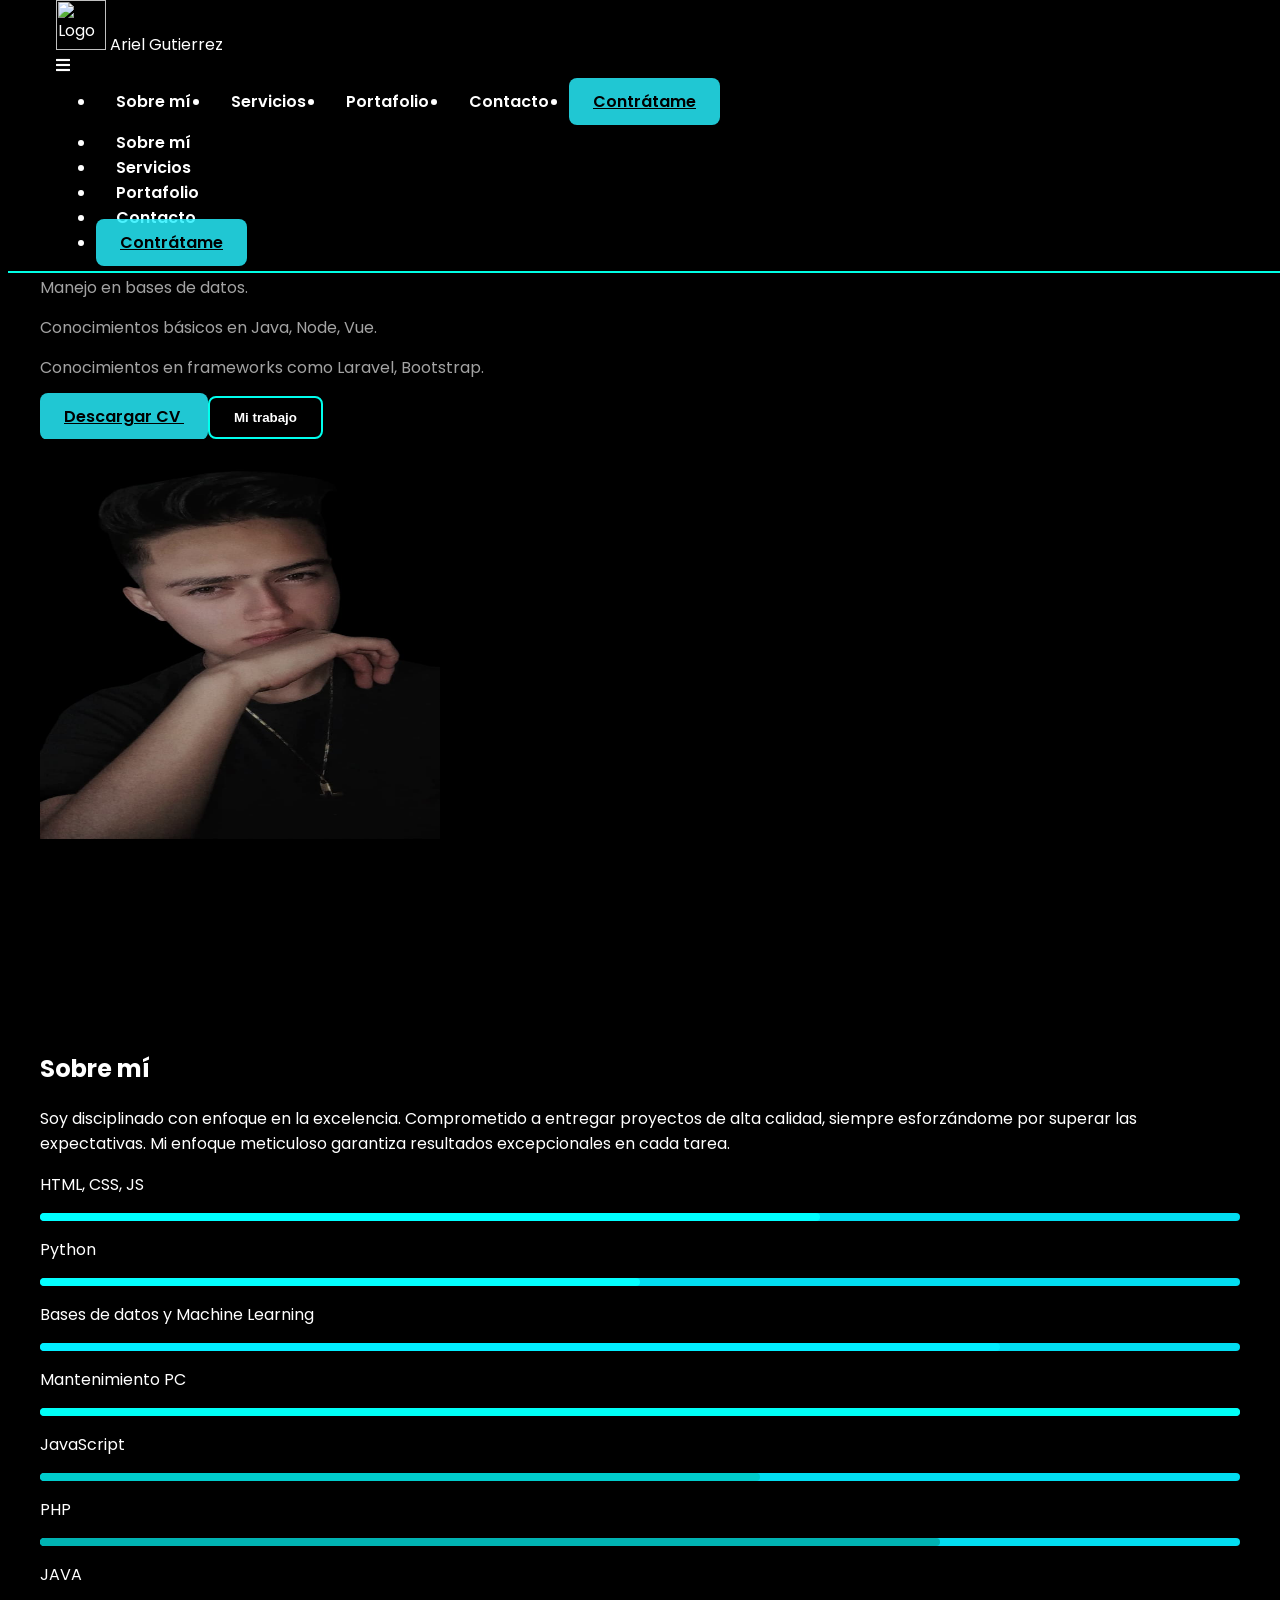
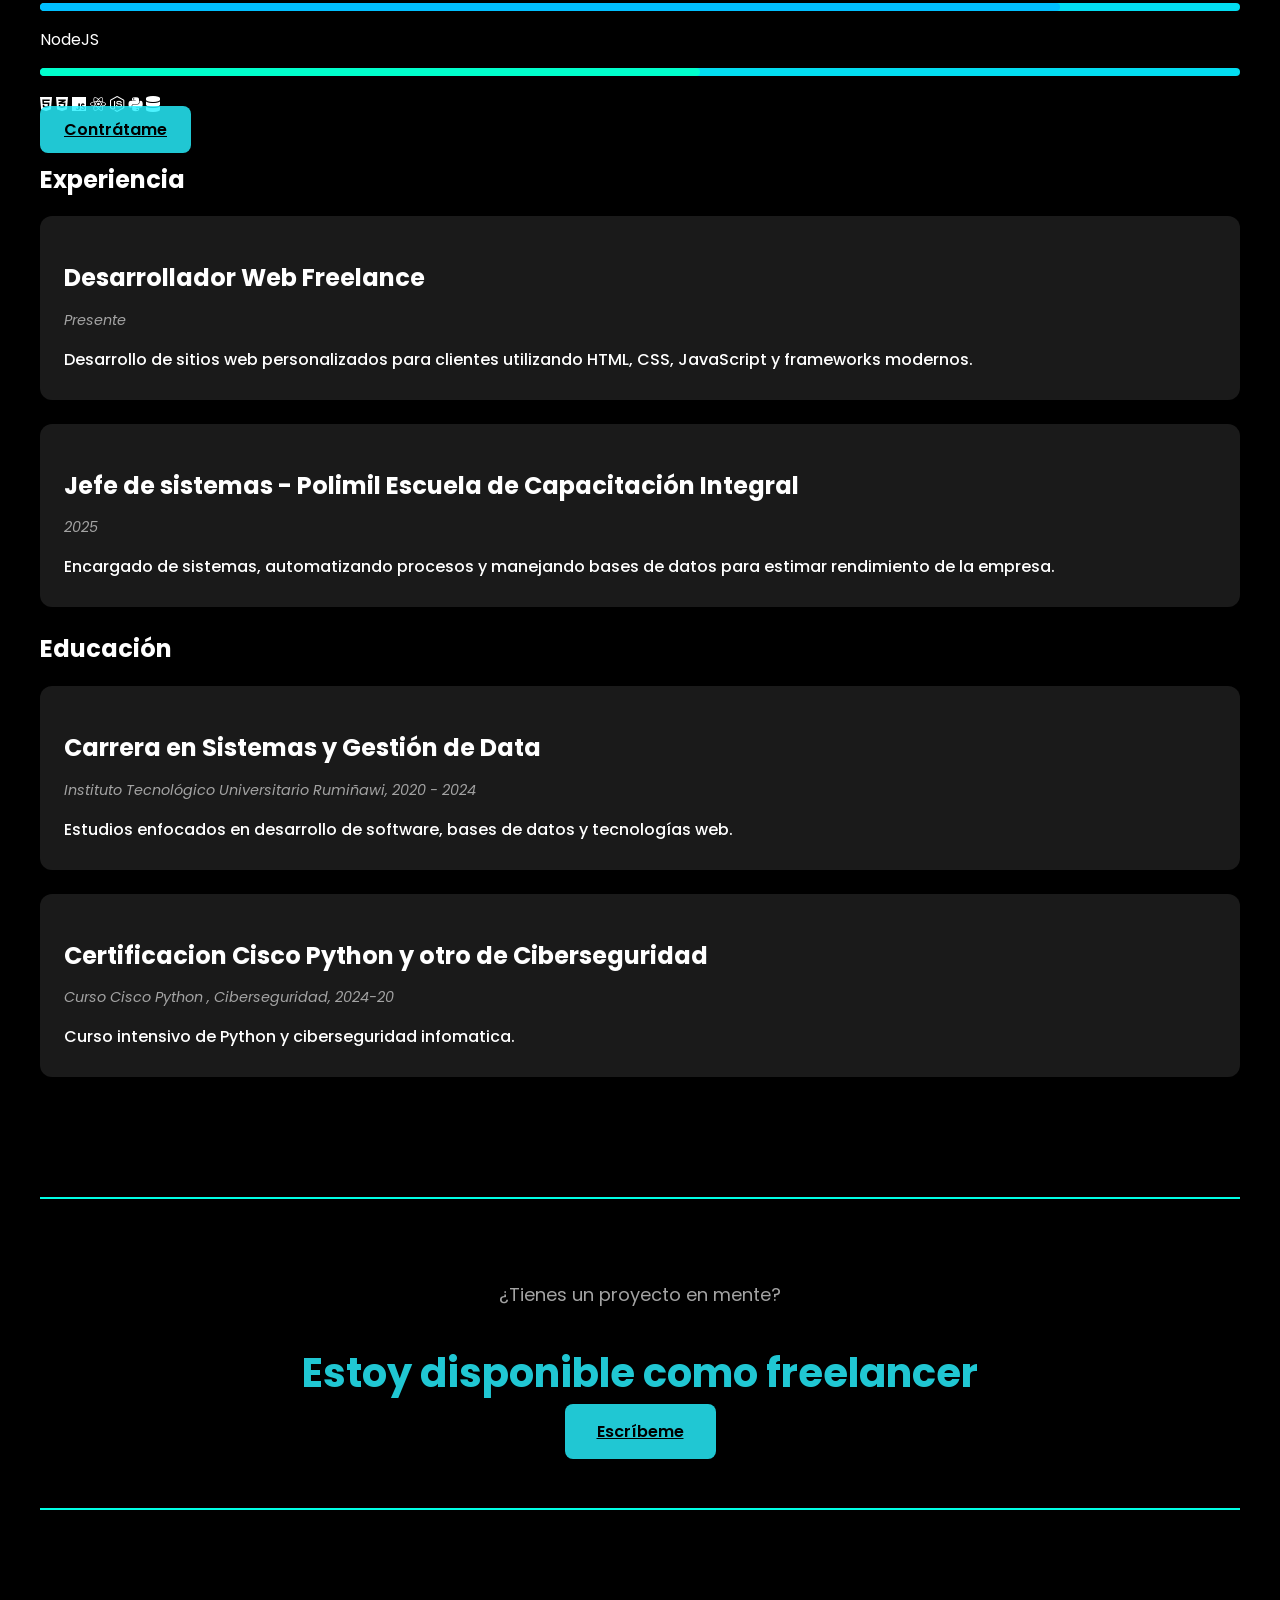
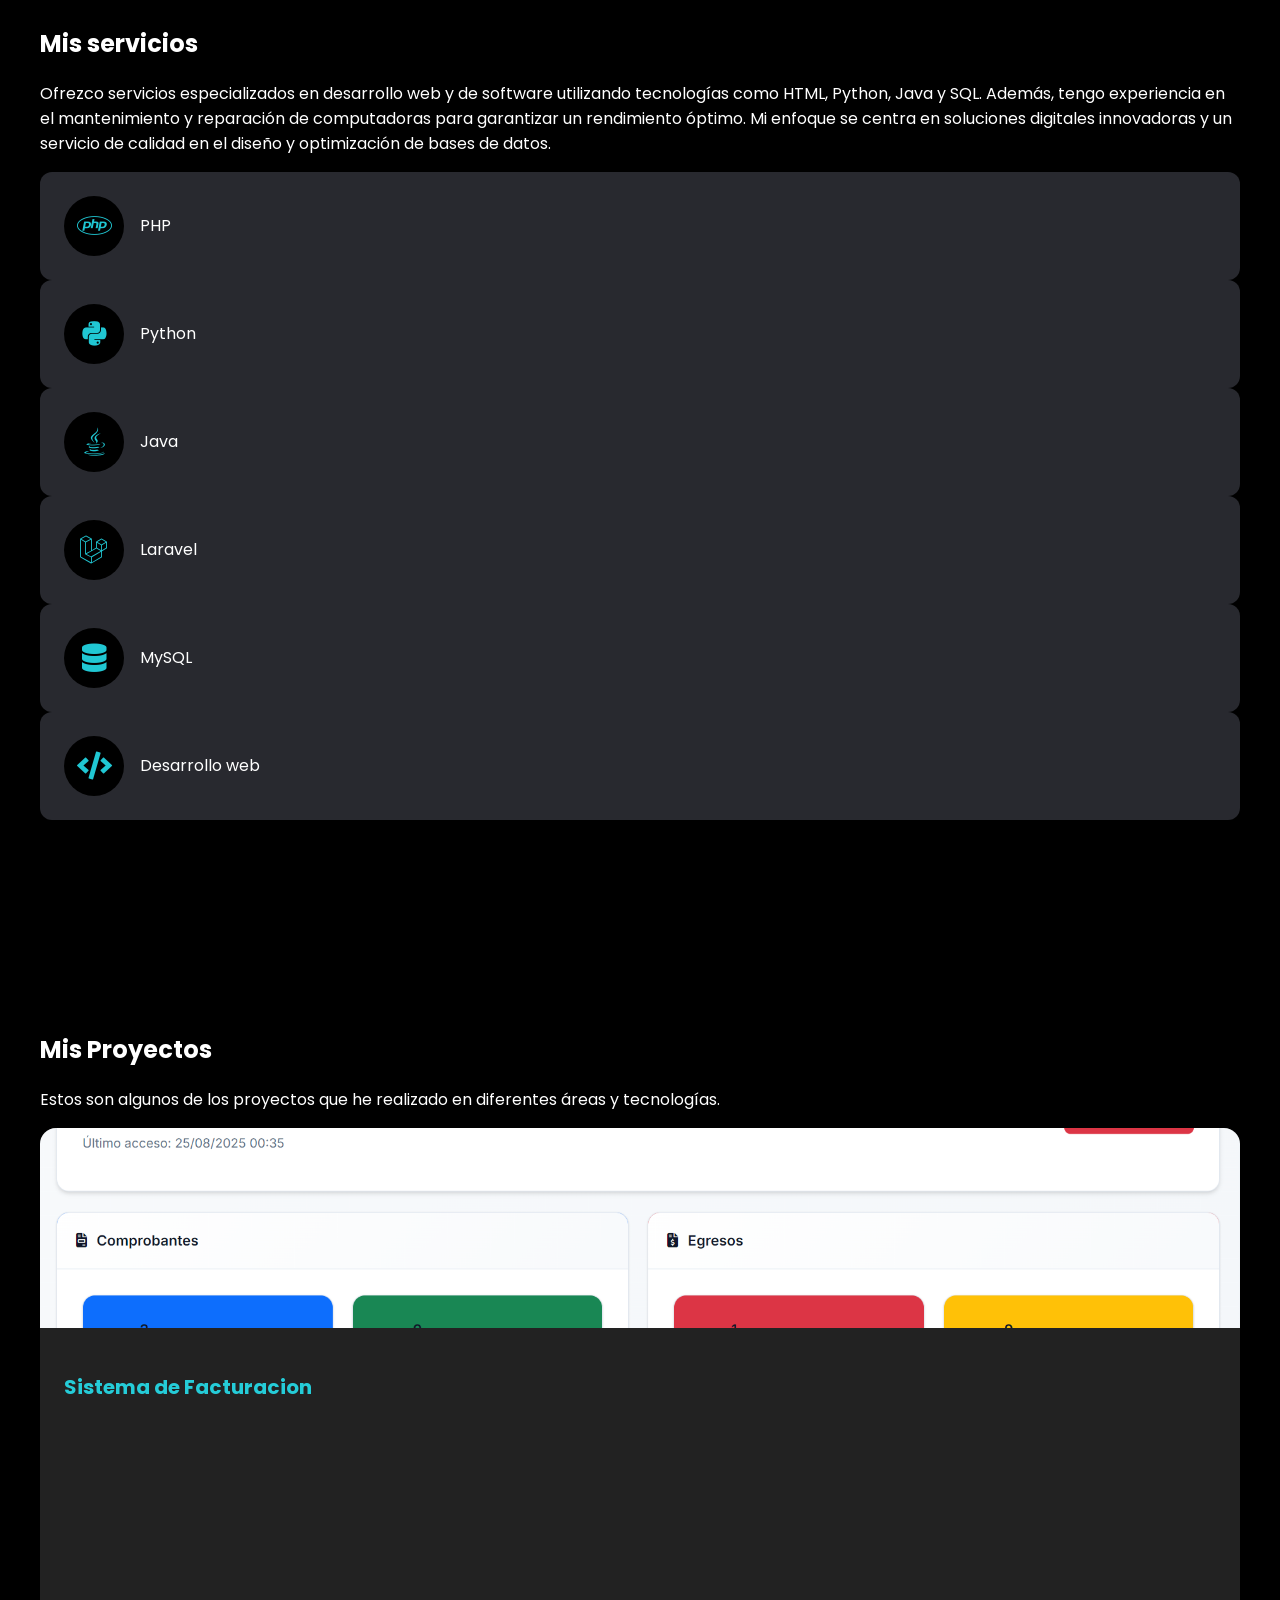
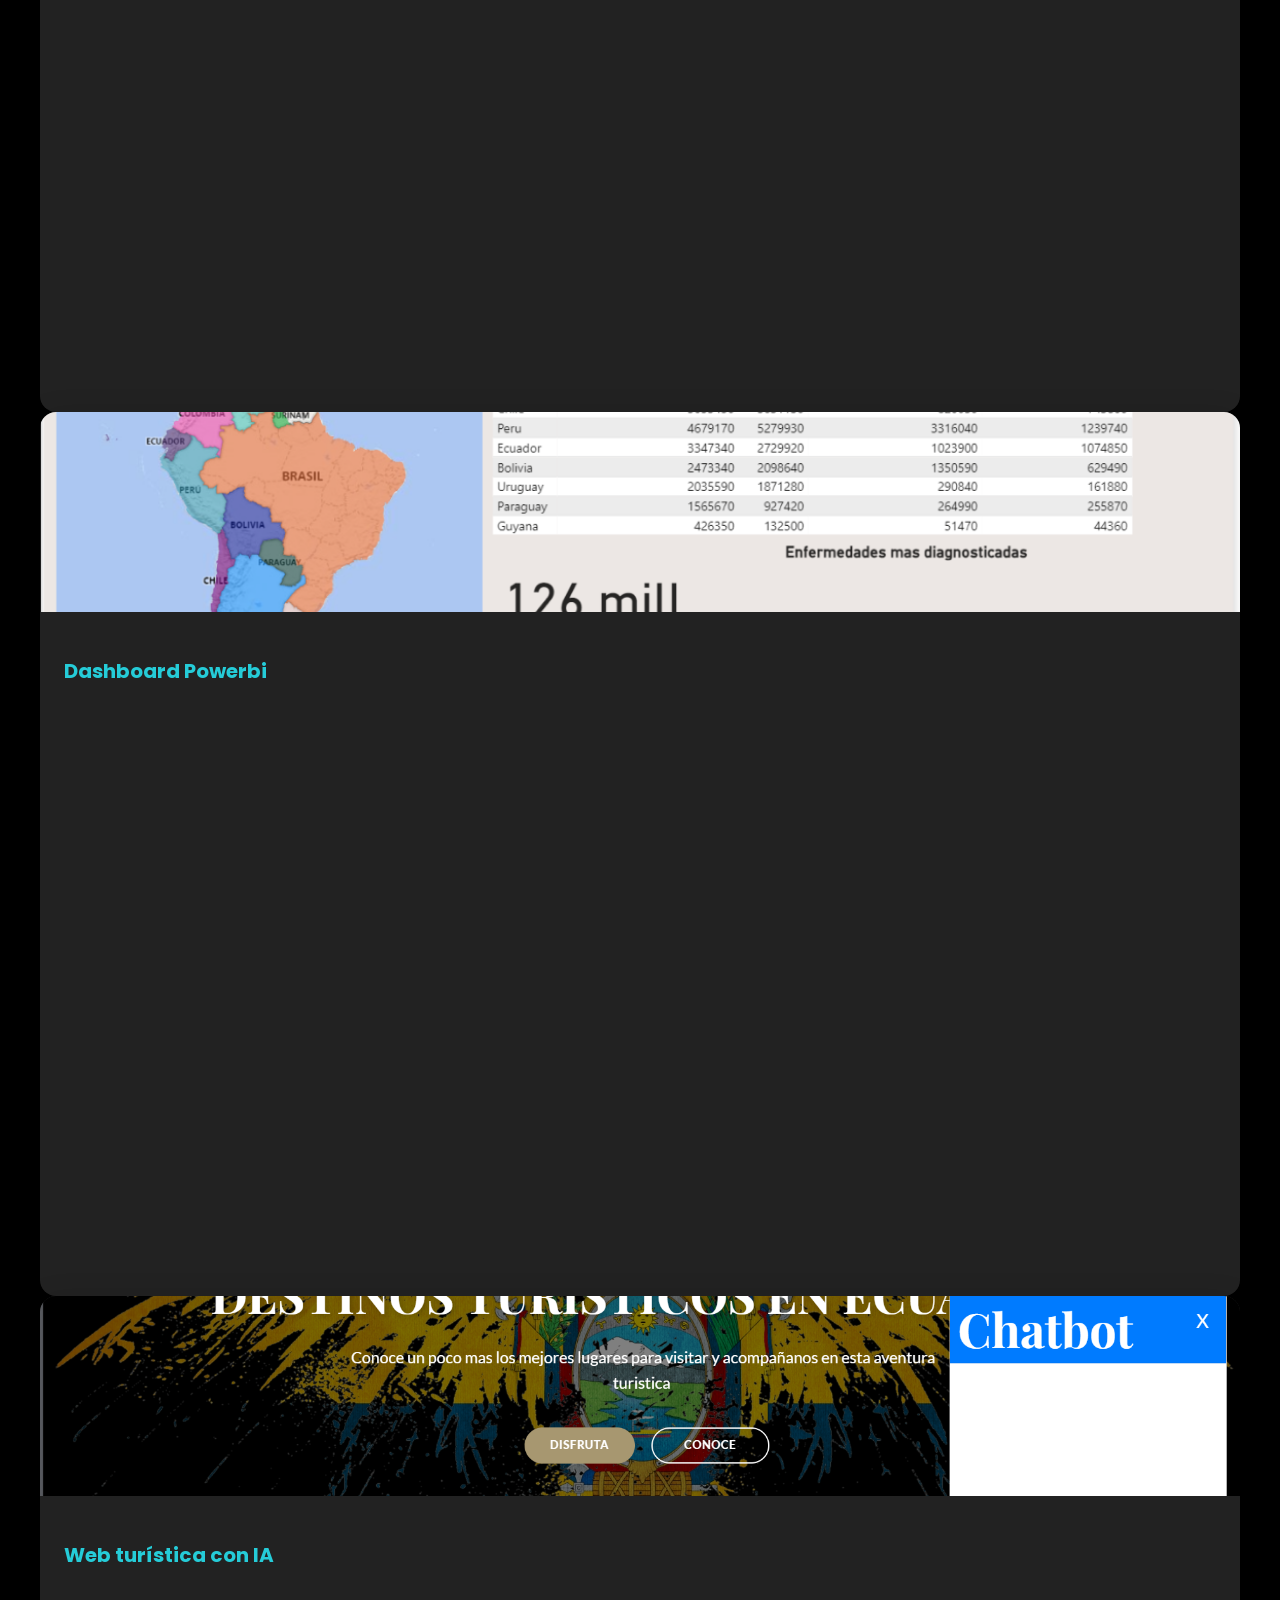
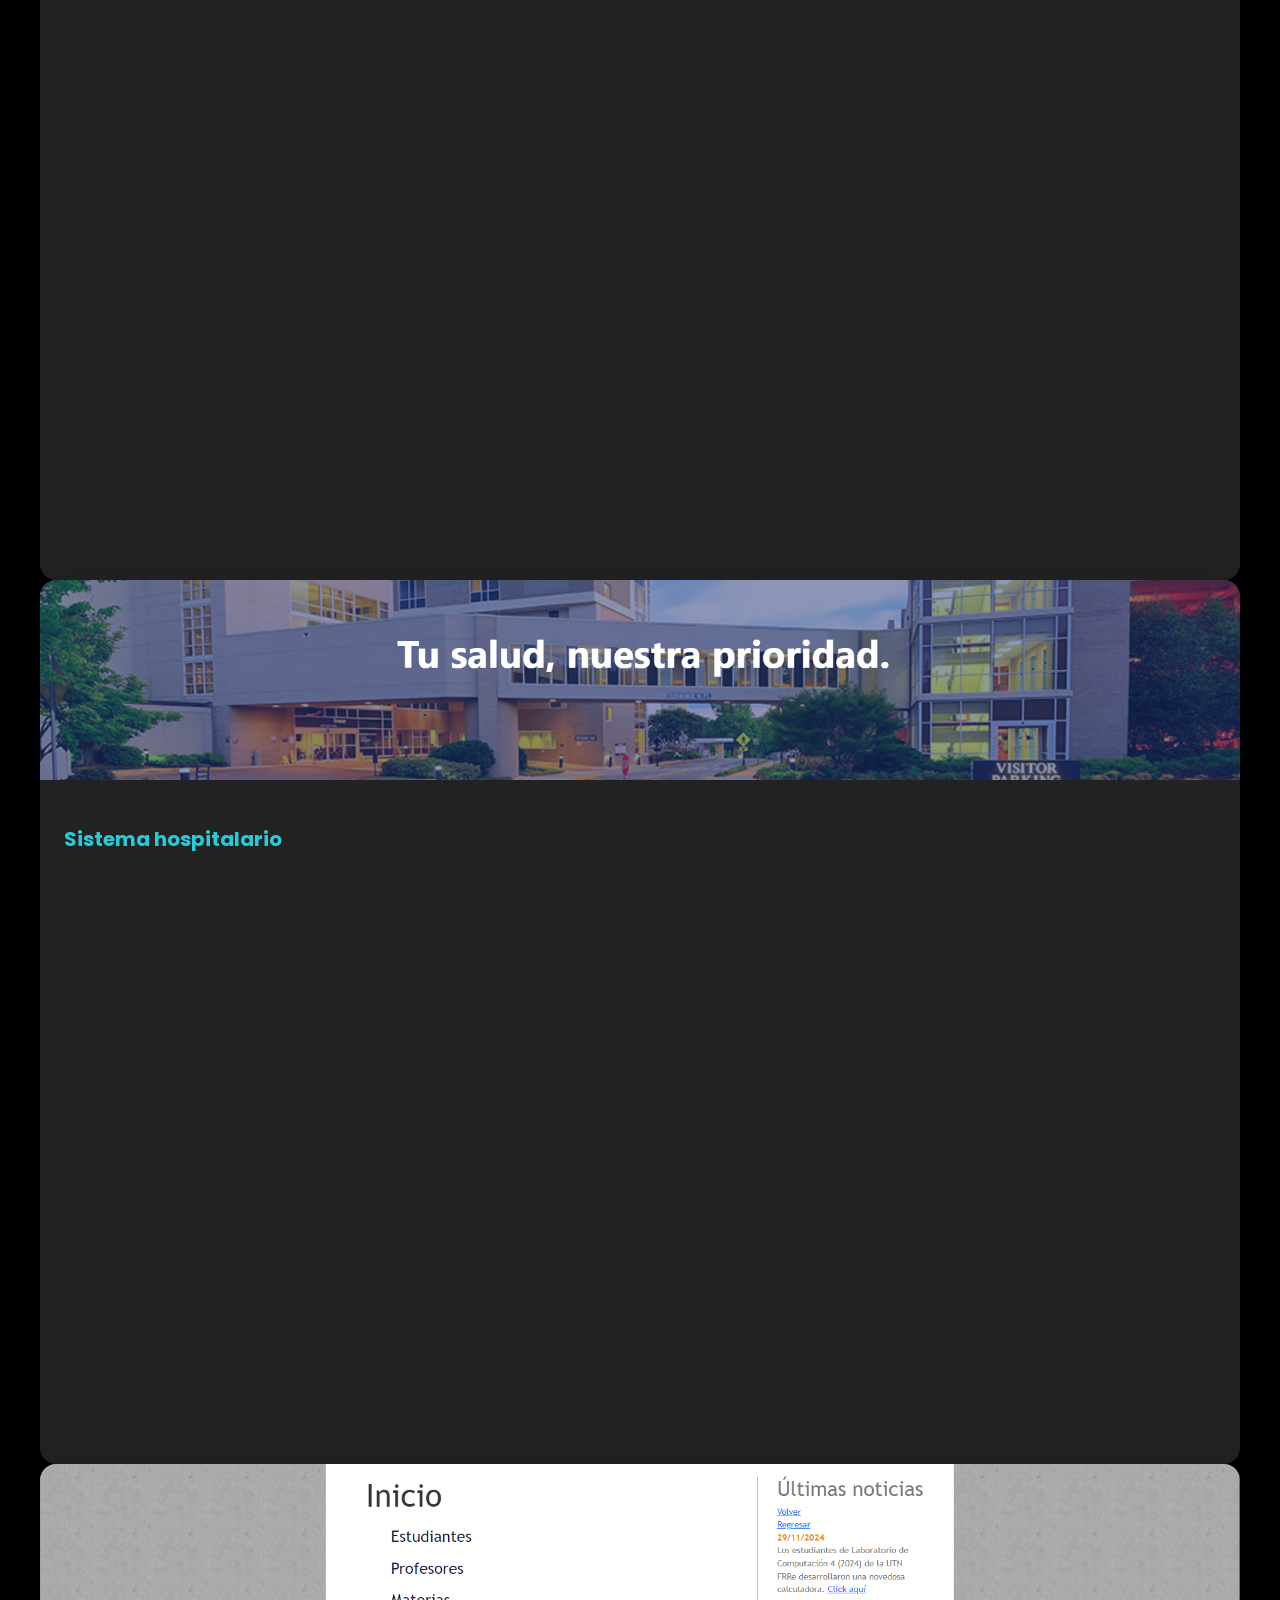
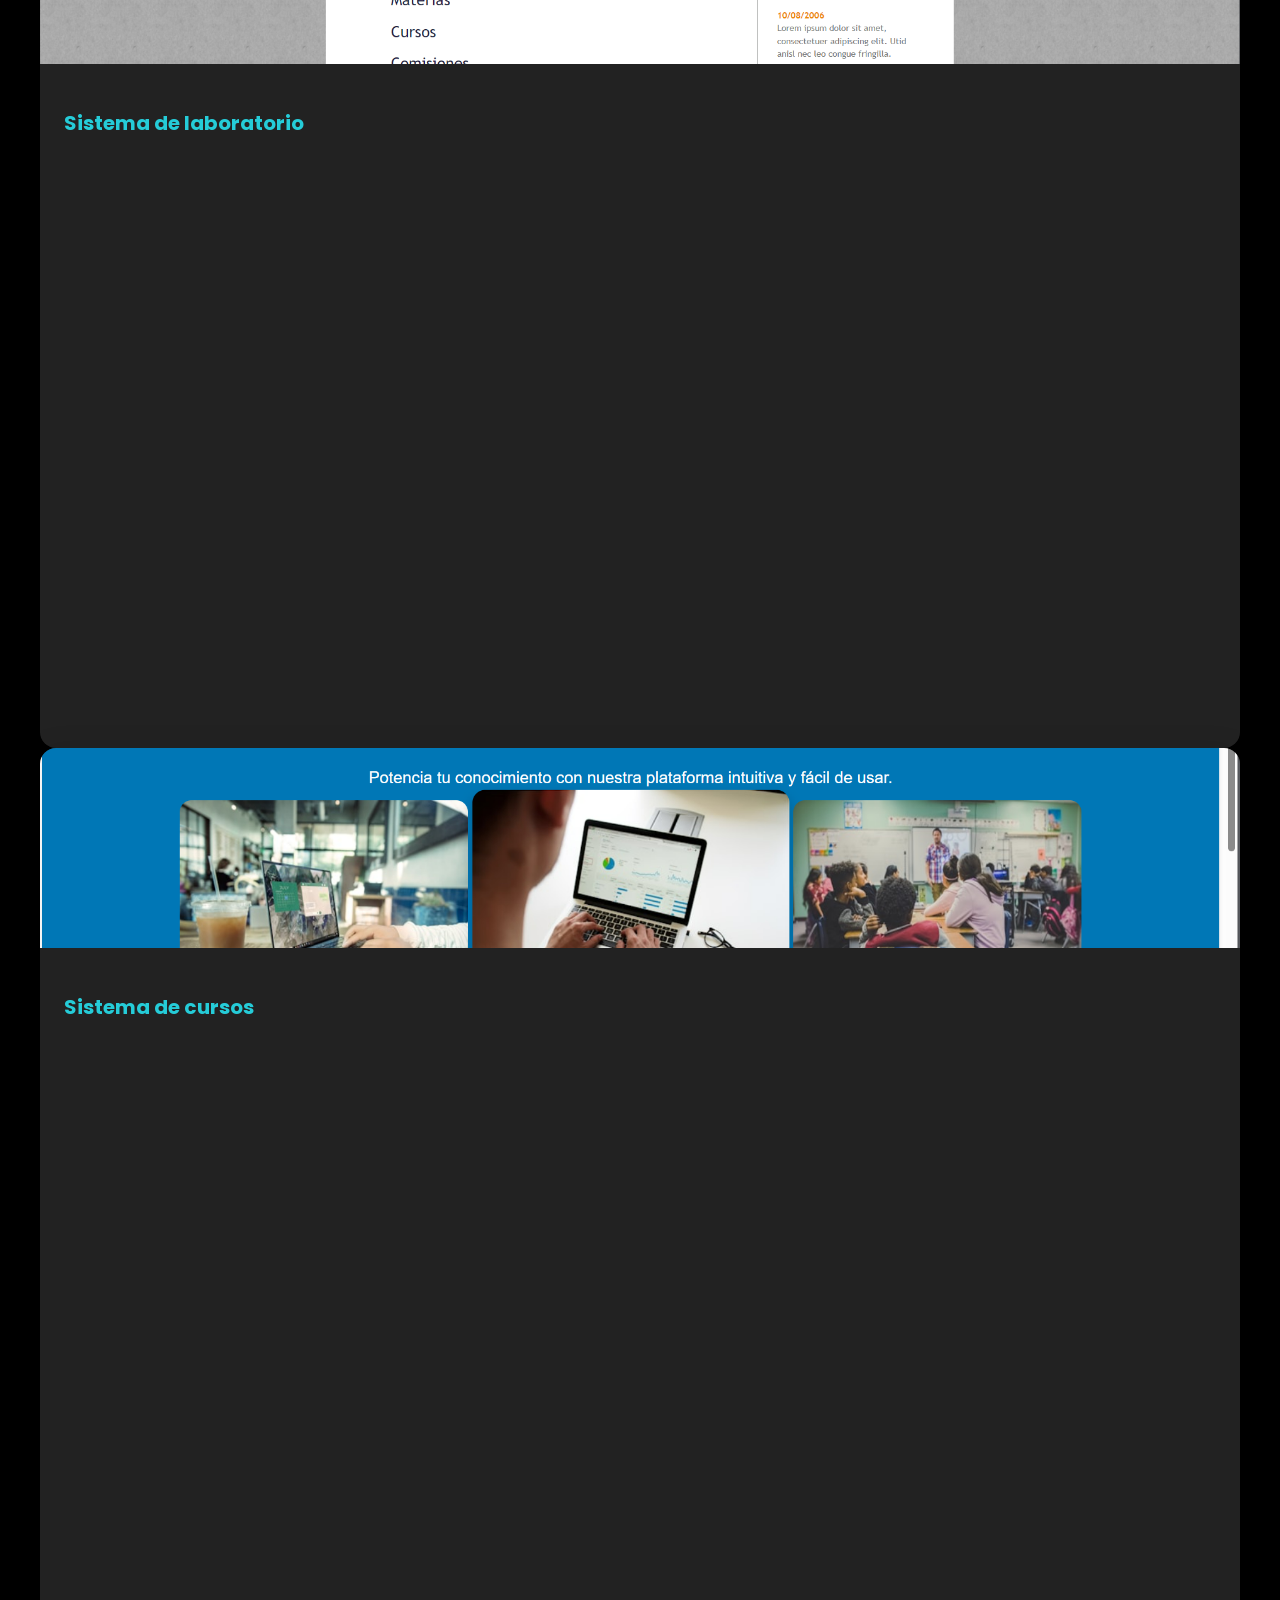
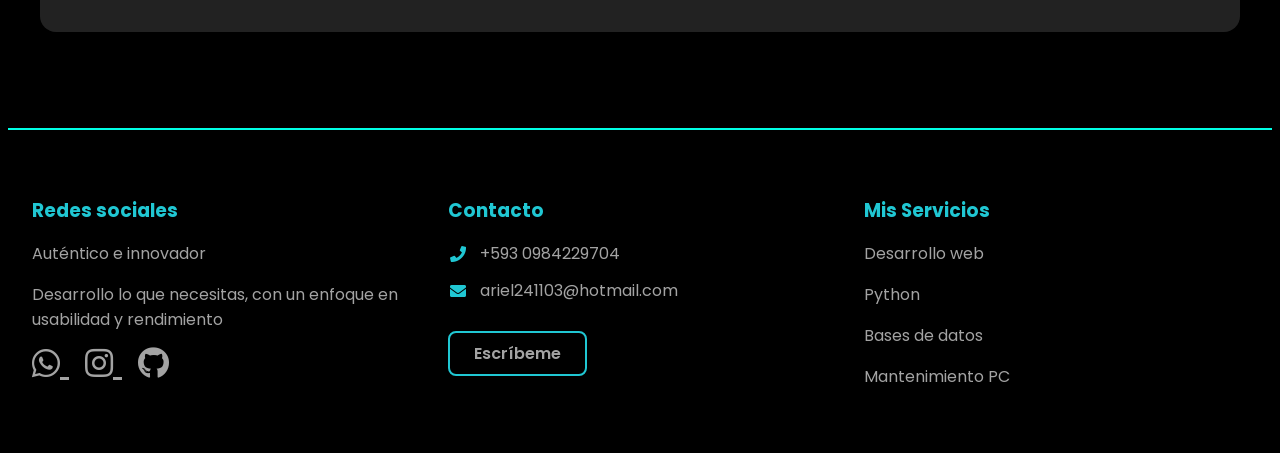
==== index.html @ edd8192c "Update index.html" ====
<html lang="en">
 <head>
  <meta charset="utf-8"/>
  <meta content="IE=edge" http-equiv="X-UA-Compatible"/>
  <meta content="width=device-width, initial-scale=1" name="viewport"/>
  <meta content="Portfolio of Ariel Gutierrez - Web Developer, Database, AI, Problem Solver" name="Description"/>
  <title>
   Ariel Gutierrez Portfolio
  </title>
  <script src="https://cdn.tailwindcss.com">
  </script>
  <link rel="stylesheet" href="style.css">
  <link href="https://fonts.googleapis.com/css2?family=Poppins:wght@400;600;700&amp;display=swap" rel="stylesheet"/>
  <link href="https://cdnjs.cloudflare.com/ajax/libs/font-awesome/5.15.3/css/all.min.css" rel="stylesheet"/>
  
 </head>
 <body class="scroll-smooth">
  <!-- HEADER -->
  <header>
   <nav class="flex items-center justify-between h-16">
    <div class="flex items-center gap-3">
     <img alt="Logo portfolio, stylized letter A and G interlaced in blue and black" class="cursor-pointer" height="50" onclick="scrollToSection('home')" src="https://storage.googleapis.com/a1aa/image/13bc727e-67f8-49a3-f2b1-e2a1dc890874.jpg" width="50"/>
     <span class="text-xl font-bold text-white cursor-pointer select-none" onclick="scrollToSection('home')">
      Ariel Gutierrez
     </span>
    </div>
    <input aria-label="Toggle menu" class="peer hidden" id="menu-toggle" type="checkbox"/>
    <label class="lg:hidden cursor-pointer block text-3xl text-cyan-400" for="menu-toggle" id="hamburger-label">
     <i class="fas fa-bars">
     </i>
    </label>
    <ul class="hidden lg:flex lg:items-center lg:gap-6 text-white font-semibold" id="menu">
     <li>
      <a class="nav-link" onclick="scrollToSection('about')">
       Sobre mí
      </a>
     </li>
     <li>
      <a class="nav-link" onclick="scrollToSection('services')">
       Servicios
      </a>
     </li>
     <li>
      <a class="nav-link" onclick="scrollToSection('portfolio')">
       Portafolio
      </a>
     </li>
     <li>
      <a class="nav-link" onclick="scrollToSection('contact')">
       Contacto
      </a>
     </li>
     <li>
      <a aria-label="Enviar mensaje al correo" class="btn-primary ml-4 whitespace-nowrap" href="mailto:ariel241103@hotmail.com">
       Contrátame
      </a>
     </li>
    </ul>
    <ul class="peer-checked:block lg:hidden absolute top-16 right-0 bg-cyan-400 bg-opacity-90 w-48 rounded-md shadow-lg text-black font-semibold flex flex-col p-4 gap-3 z-40" id="menu-mobile">
     <li>
      <a class="nav-link" onclick="scrollToSection('about'); closeMenu();">
       Sobre mí
      </a>
     </li>
     <li>
      <a class="nav-link" onclick="scrollToSection('services'); closeMenu();">
       Servicios
      </a>
     </li>
     <li>
      <a class="nav-link" onclick="scrollToSection('portfolio'); closeMenu();">
       Portafolio
      </a>
     </li>
     <li>
      <a class="nav-link" onclick="scrollToSection('contact'); closeMenu();">
       Contacto
      </a>
     </li>
     <li>
      <a aria-label="Enviar mensaje al correo" class="btn-primary block text-center" href="mailto:ariel241103@hotmail.com" onclick="closeMenu();">
       Contrátame
      </a>
     </li>
    </ul>
   </nav>
  </header>
  <main class="container mt-20">
   <!-- HOME -->
   <section class="flex flex-col lg:flex-row items-center gap-10 min-h-[80vh]" id="home">
    <div class="home-left flex-1">
     <div class="message-bubble max-w-max">
      Hola, Yo soy
     </div>
     <h1 class="text-5xl md:text-7xl font-extrabold mb-4">
      Ariel Maurico
     </h1>
     <p class="text-gray-400 mb-1">
      Habilidades en Desarrollo web, HTML5, CSS, JS, PHP.
     </p>
     <p class="text-gray-400 mb-1">
      Manejo en bases de datos.
     </p>
     <p class="text-gray-400 mb-1">
      Conocimientos básicos en Java, Node, Vue.
     </p>
     <p class="text-gray-400 mb-6">
      Conocimientos en frameworks como Laravel, Bootstrap.
     </p>
     <div class="flex flex-wrap gap-4">
      <a aria-label="Descargar curriculum" class="btn-primary whitespace-nowrap" download="" href="./assets/Ariel Gutierrez CV.pdf">
       Descargar CV
      </a>
      <button aria-label="Deslizar a sección portafolio para mostrar mis trabajos" class="btn-outline whitespace-nowrap" onclick="scrollToSection('portfolio')">
       Mi trabajo
      </button>
     </div>
    </div>
    <div class="home-right flex-1 max-w-sm w-full">
     <img alt="Foto perfil de Ariel Gutierrez, joven desarrollador web con fondo oscuro y expresión amigable" class="rounded-xl w-full h-auto object-cover shadow-lg" height="400" src="assets/real.jpg" width="400"/>
    </div>
   </section>
   <!-- ABOUT ME -->
   <section class="flex flex-col md:flex-row gap-10 items-center min-h-[80vh]" id="about">
    <div class="flex-1 space-y-6">
     <h2 class="text-4xl font-bold text-cyan-400">
      Sobre mí
     </h2>
     <p class="text-gray-400 leading-relaxed">
      Soy disciplinado con enfoque en la excelencia. Comprometido a entregar proyectos de alta calidad, siempre esforzándome por superar las expectativas. Mi enfoque meticuloso garantiza resultados excepcionales en cada tarea.
     </p>
     <div>
      <p class="font-semibold mb-1">
       HTML, CSS, JS
      </p>
      <div class="progress-bar">
       <div class="progress-fill progress-html">
       </div>
      </div>
      <p class="font-semibold mb-1">
       Python
      </p>
      <div class="progress-bar">
       <div class="progress-fill progress-python">
       </div>
      </div>
      <p class="font-semibold mb-1">
       Bases de datos y Machine Learning
      </p>
      <div class="progress-bar">
       <div class="progress-fill progress-bdd">
       </div>
      </div>
      <p class="font-semibold mb-1">
       Mantenimiento PC
      </p>
      <div class="progress-bar">
       <div class="progress-fill progress-mantenimiento">
       </div>
      </div>
      <p class="font-semibold mb-1">
       JavaScript
      </p>
      <div class="progress-bar">
       <div class="progress-fill progress-js">
       </div>
      </div>
      <p class="font-semibold mb-1">
       PHP
      </p>
      <div class="progress-bar">
       <div class="progress-fill progress-php">
       </div>
      </div>
      <p class="font-semibold mb-1">
       JAVA
      </p>
      <div class="progress-bar">
       <div class="progress-fill progress-java">
       </div>
      </div>
      <p class="font-semibold mb-1">
       NodeJS
      </p>
      <div class="progress-bar">
       <div class="progress-fill progress-nodejs">
       </div>
      </div>
     </div>
     <div class="flex flex-wrap gap-4 text-3xl text-cyan-400">
      <i aria-label="HTML5 icon" class="fab fa-html5" title="HTML5">
      </i>
      <i aria-label="CSS3 icon" class="fab fa-css3-alt" title="CSS3">
      </i>
      <i aria-label="JavaScript icon" class="fab fa-js" title="JavaScript">
      </i>
      <i aria-label="React icon" class="fab fa-react" title="React">
      </i>
      <i aria-label="Node.js icon" class="fab fa-node-js" title="Node.js">
      </i>
      <i aria-label="Python icon" class="fab fa-python" title="Python">
      </i>
      <i aria-label="Databases icon" class="fas fa-database" title="Databases">
      </i>
     </div>
     <a aria-label="Enviar mensaje al correo" class="btn-primary inline-block mt-6" href="mailto:ariel241103@hotmail.com">
      Contrátame
     </a>
    </div>
    <div class="flex-1 space-y-10">
     <div>
      <h2 class="text-4xl font-bold text-cyan-400 mb-4">
       Experiencia
      </h2>
      <ul class="exp-edu-list">
       <li>
        <h3>
         Desarrollador Web Freelance
        </h3>
        <p class="date">
         Presente
        </p>
        <p>
         Desarrollo de sitios web personalizados para clientes utilizando HTML, CSS, JavaScript y frameworks modernos.
        </p>
       </li>
       <li>
        <h3>
         Jefe de sistemas - Polimil Escuela de Capacitación Integral
        </h3>
        <p class="date">
         2025
        </p>
        <p>
         Encargado de sistemas, automatizando procesos y manejando bases de datos para estimar rendimiento de la empresa.
        </p>
       </li>
      </ul>
     </div>
     <div>
      <h2 class="text-4xl font-bold text-cyan-400 mb-4">
       Educación
      </h2>
      <ul class="exp-edu-list">
       <li>
        <h3>
         Carrera en Sistemas y Gestión de Data
        </h3>
        <p class="date">
         Instituto Tecnológico Universitario Rumiñawi, 2020 - 2024
        </p>
        <p>
         Estudios enfocados en desarrollo de software, bases de datos y tecnologías web.
        </p>
       </li>
       <li>
        <h3>
         Certificacion  Cisco  Python y otro de  Ciberseguridad
        </h3>
        <p class="date">
         Curso Cisco  Python , Ciberseguridad, 2024-20
        </p>
        <p>
         Curso intensivo de Python  y ciberseguridad    infomatica.
        </p>
       
      
   </section>
   
   <!-- FREELANCER SECTION -->
   <section class="freelancer-section">
    <p class="text-sm mb-2">
     ¿Tienes un proyecto en mente?
    </p>
    <h2>
     Estoy disponible como freelancer
    </h2>
    <a aria-label="Enviar mensaje al correo" class="freelancer-button mt-6 inline-block" href="mailto:ariel241103@hotmail.com">
     Escríbeme
    </a>
   </section>
   <!-- SERVICES -->
   <section class="space-y-8" id="services">
    <div class="text-center max-w-3xl mx-auto">
     <h2 class="text-4xl font-bold text-cyan-400 mb-4">
      Mis servicios
     </h2>
     <p class="text-gray-400 text-base">
      Ofrezco servicios especializados en desarrollo web y de software utilizando tecnologías como HTML, Python, Java y SQL. Además, tengo experiencia en el mantenimiento y reparación de computadoras para garantizar un rendimiento óptimo. Mi enfoque se centra en soluciones digitales innovadoras y un servicio de calidad en el diseño y optimización de bases de datos.
     </p>
    </div>
    <div class="grid grid-cols-1 sm:grid-cols-2 lg:grid-cols-3 gap-6 max-w-5xl mx-auto">
     <div class="service-card">
      <div class="service-icon text-blue-600">
       <i aria-hidden="true" class="fab fa-php">
       </i>
      </div>
      <p class="capitalize font-semibold">
       PHP
      </p>
     </div>
     <div class="service-card">
      <div class="service-icon text-yellow-400">
       <i aria-hidden="true" class="fab fa-python">
       </i>
      </div>
      <p class="capitalize font-semibold">
       Python
      </p>
     </div>
     <div class="service-card">
      <div class="service-icon text-red-600">
       <i aria-hidden="true" class="fab fa-java">
       </i>
      </div>
      <p class="capitalize font-semibold">
       Java
      </p>
     </div>
     <div class="service-card">
      <div class="service-icon text-red-500">
       <i aria-hidden="true" class="fab fa-laravel">
       </i>
      </div>
      <p class="capitalize font-semibold">
       Laravel
      </p>
     </div>
     <div class="service-card">
      <div class="service-icon text-green-500">
       <i aria-hidden="true" class="fas fa-database">
       </i>
      </div>
      <p class="capitalize font-semibold">
       MySQL
      </p>
     </div>
     <div class="service-card">
      <div class="service-icon text-cyan-400">
       <i aria-hidden="true" class="fas fa-code">
       </i>
      </div>
      <p class="capitalize font-semibold">
       Desarrollo web
      </p>
     </div>
    </div>
   </section>
   <!-- PORTFOLIO -->
   <section class="space-y-8 mt-16" id="portfolio">
    <div class="text-center max-w-3xl mx-auto">
     <h2 class="text-4xl font-bold text-cyan-400 mb-4">Mis Proyectos</h2>
     <p class="text-gray-400 text-base">Estos son algunos de los proyectos que he realizado en diferentes áreas y tecnologías.</p>
    </div>
    <div class="grid grid-cols-1 sm:grid-cols-2 md:grid-cols-3 gap-6 max-w-6xl mx-auto mt-6">
      <div class="project-card">
        <img src="assets/proyecto-1.png" alt="Proyecto 1" class="project-image rounded-xl w-full h-auto object-cover shadow-lg" />
        <div class="project-info"><h3 class="project-title">Sistema de Facturacion</h3></div>
      </div>
      <div class="project-card">
        <img src="assets/proyecto-2.png" alt="Proyecto 2" class="project-image rounded-xl w-full h-auto object-cover shadow-lg" />
        <div class="project-info"><h3 class="project-title">Dashboard Powerbi</h3></div>
      </div>
      <div class="project-card">
        <img src="assets/proyecto-3.png" alt="Proyecto 3" class="project-image rounded-xl w-full h-auto object-cover shadow-lg" />
        <div class="project-info"><h3 class="project-title">Web turística con IA</h3></div>
      </div>
      <div class="project-card">
        <img src="assets/proyecto-4.png" alt="Proyecto 4" class="project-image rounded-xl w-full h-auto object-cover shadow-lg" />
        <div class="project-info"><h3 class="project-title">Sistema hospitalario</h3></div>
      </div>
      <div class="project-card">
        <img src="assets/proyecto-5.png" alt="Proyecto 5" class="project-image rounded-xl w-full h-auto object-cover shadow-lg" />
        <div class="project-info"><h3 class="project-title">Sistema de laboratorio</h3></div>
      </div>
      <div class="project-card">
        <img src="assets/proyecto-6.png" alt="Proyecto 6" class="project-image rounded-xl w-full h-auto object-cover shadow-lg" />
        <div class="project-info"><h3 class="project-title">Sistema de cursos</h3></div>
      </div>
    </div>
   </section>
  </main>
  <!-- FOOTER -->
  <footer aria-label="Contacto y redes sociales" id="contact">
   <div>
    <h3>
     Redes sociales
    </h3>
    <p>
     Auténtico e innovador
    </p>
    <p>
     Desarrollo lo que necesitas, con un enfoque en usabilidad y rendimiento
    </p>
    <div class="social-icons mt-4 flex gap-4">
     <a aria-label="Ir a WhatsApp" href="https://wa.me/qr/HHJUQNSCRLSVN1" rel="noopener noreferrer" target="_blank">
      <i class="fab fa-whatsapp">
      </i>
     </a>
     <a aria-label="Ir a Instagram" href="https://www.instagram.com/websculturs/" rel="noopener noreferrer" target="_blank">
      <i class="fab fa-instagram">
      </i>
     </a>
     <a aria-label="Ir a GitHub" href="https://github.com/ArielMaurico" rel="noopener noreferrer" target="_blank">
      <i class="fab fa-github">
      </i>
     </a>
    </div>
   </div>
   <div>
    <h3>
     Contacto
    </h3>
    <div class="contact-info">
     <div class="contact-item">
      <i aria-hidden="true" class="fas fa-phone">
      </i>
      <span>
       +593 0984229704
      </span>
     </div>
     <div class="contact-item">
      <i aria-hidden="true" class="fas fa-envelope">
      </i>
      <span>
       ariel241103@hotmail.com
      </span>
     </div>
     <a aria-label="Enviar mensaje al correo" class="contact-button" href="mailto:ariel241103@hotmail.com">
      Escríbeme
     </a>
    </div>
   </div>
   <div>
    <h3>
     Mis Servicios
    </h3>
    <p>
     Desarrollo web
    </p>
    <p>
     Python
    </p>
    <p>
     Bases de datos
    </p>
    <p>
     Mantenimiento PC
    </p>
   </div>
  </footer>

  <!-- Modal for project details -->
  <div aria-hidden="true" aria-modal="true" role="dialog" id="project-modal" class="modal-overlay" tabindex="-1">
   <div class="modal-content" role="document">
  <button aria-label="Cerrar ventana modal" class="modal-close" id="modal-close-btn" type="button">
   <i class="fas fa-times"></i>
  </button>
  <img alt="" class="modal-image" id="modal-image" src=""/>
  <h3 class="modal-title" id="modal-title"></h3>
  <p class="modal-description" id="modal-description"></p>
   </div>
  </div>

  <script>
   // Portfolio filter functionality
    const filterButtons = document.querySelectorAll('.filter-item');
    const projects = document.querySelectorAll('.project-card');

    filterButtons.forEach(button => {
      button.addEventListener('click', () => {
        // Update active state
        filterButtons.forEach(btn => {
          btn.classList.remove('active');
          btn.setAttribute('aria-pressed', 'false');
        });
        button.classList.add('active');
        button.setAttribute('aria-pressed', 'true');

        const filter = button.getAttribute('data-filter');

        projects.forEach(project => {
          if (filter === 'all' || project.classList.contains(filter)) {
            project.style.display = 'flex';
            project.classList.add('show');
            project.classList.remove('hide');
          } else {
            project.style.display = 'none';
            project.classList.remove('show');
            project.classList.add('hide');
          }
        });
      });
    });

    // Scroll to section function
    function scrollToSection(id) {
      const el = document.getElementById(id);
      if (el) {
        el.scrollIntoView({ behavior: 'smooth' });
      }
    }

    // Close mobile menu function
    function closeMenu() {
      const menuToggle = document.getElementById('menu-toggle');
      if (menuToggle) {
        menuToggle.checked = false;
      }
    }

    // Fix hamburger menu toggle on mobile: close menu when clicking outside or on links
    document.addEventListener('click', (event) => {
      const menuToggle = document.getElementById('menu-toggle');
      const menuMobile = document.getElementById('menu-mobile');
      const hamburgerLabel = document.getElementById('hamburger-label');
      if (!menuMobile.contains(event.target) && !hamburgerLabel.contains(event.target)) {
        if (menuToggle.checked) {
          menuToggle.checked = false;
        }
      }
    });

    // Modal functionality for project details
    const modal = document.getElementById('project-modal');
    const modalImage = document.getElementById('modal-image');
    const modalTitle = document.getElementById('modal-title');
    const modalDescription = document.getElementById('modal-description');
    const modalLink = document.getElementById('modal-link');
    const modalCloseBtn = document.getElementById('modal-close-btn');

    // Data for projects (matching the projects in portfolio)
    const projectData = [
      {
        title: "Sistema de Facturación",
        description: "Desarrollado para Polimil Escuela de Capacitación Integral, este sistema automatiza la gestión de ingresos y egresos, genera facturas en PDF de forma autónoma y realiza cálculos empresariales avanzados. Incluye módulos de control de inventario, reportes estadísticos, integración con bases de datos SQL y seguridad de acceso por roles. Impacta directamente en la eficiencia administrativa y la reducción de errores humanos.",
        image: "assets/proyecto-1.png",
        alt: "Sistema de facturación Polimil, interfaz moderna y reportes automáticos."
      },
      {
        title: "Dashboard PowerBI",
        description: "Dashboard interactivo con PowerBI que analiza grandes volúmenes de datos sobre enfermedades en Latinoamérica. Permite segmentar por país y región, identificar tendencias epidemiológicas y visualizar los medicamentos más consumidos. Consume datos en tiempo real desde Google BigQuery y utiliza visualizaciones avanzadas para la toma de decisiones en salud pública.",
        image: "assets/proyecto-2.png",
        alt: "Dashboard PowerBI, visualización de datos epidemiológicos y análisis por país."
      },
      {
        title: "Web turística con IA",
        description: "Sitio web turístico para Ecuador con integración de inteligencia artificial. Los usuarios pueden consultar destinos, restaurantes y actividades, recibiendo respuestas automáticas gracias a un chatbot IA conectado a una API propia. Incluye mapas interactivos, recomendaciones personalizadas y panel de administración para la empresa turística.",
        image: "assets/proyecto-3.png",
        alt: "Web turística Ecuador, IA y mapas interactivos."
      },
      {
        title: "Sistema hospitalario",
        description: "Plataforma para clínicas y consultorios que gestiona citas, historial clínico, recetas electrónicas y comunicación con pacientes. Incorpora inteligencia artificial para responder preguntas médicas generales, alertas automáticas y módulo de telemedicina. Optimiza la atención médica y la administración de recursos clínicos.",
        image: "assets/proyecto-4.png",
        alt: "Sistema hospitalario, gestión clínica y telemedicina."
      },
      {
        title: "Sistema de laboratorio",
        description: "Solución integral para la gestión de laboratorios académicos y científicos. Permite administrar estudiantes, profesores, equipos y experimentos, con seguimiento de resultados y generación de informes automáticos. Mejora la trazabilidad y la organización de actividades en entornos educativos y de investigación.",
        image: "assets/proyecto-5.png",
        alt: "Sistema de laboratorio, gestión académica y científica."
      },
      {
        title: "Sistema de cursos",
        description: "Sistema avanzado para la gestión de profesores, estudiantes, materias y notas. Utiliza APIs en PHP y Java para sincronización bidireccional de datos, permitiendo administración eficiente y escalable. Incluye paneles de control, reportes automáticos y conexión segura con bases de datos relacionales.",
        image: "assets/proyecto-6.png",
        alt: "Sistema de cursos, integración PHP-Java y paneles de control."
      }
    ];

    // Attach click and keyboard event listeners to project cards
    projects.forEach((project, index) => {
      project.addEventListener('click', () => openModal(index));
      project.addEventListener('keydown', (e) => {
        if (e.key === 'Enter' || e.key === ' ') {
          e.preventDefault();
          openModal(index);
        }
      });
    });

    function openModal(index) {
  const data = projectData[index];
  modalImage.src = data.image;
  modalImage.alt = data.alt;
  modalTitle.textContent = data.title;
  modalDescription.textContent = data.description;
  modal.setAttribute('aria-hidden', 'false');
  modal.classList.add('show');
  modal.focus();
  document.body.style.overflow = 'hidden'; // Prevent background scroll
    }

    function closeModal() {
      modal.setAttribute('aria-hidden', 'true');
      modal.classList.remove('show');
      document.body.style.overflow = ''; // Restore scroll
    }

    modalCloseBtn.addEventListener('click', closeModal);

    // Close modal on overlay click (outside modal content)
    modal.addEventListener('click', (e) => {
      if (e.target === modal) {
        closeModal();
      }
    });

    // Close modal on Escape key
    document.addEventListener('keydown', (e) => {
      if (e.key === 'Escape' && modal.classList.contains('show')) {
        closeModal();
      }
    });
  </script>
 </body>
</html>
---- style.css ----
body {
      font-family: 'Poppins', sans-serif;
      background-color: #000000;
      color: #ffffff;
      scroll-padding-top: 4rem;
    }

    /* Scrollbar */
    body::-webkit-scrollbar {
      width: 0.6rem;
    }

    body::-webkit-scrollbar-thumb {
      border-radius: 10px;
      box-shadow: inset 0 0 6px rgba(0, 0, 0, 0.978);
      background-color: rgb(3, 241, 245);
    }

    body::-webkit-scrollbar-thumb:hover,
    body::-webkit-scrollbar-thumb:active {
      background-color: #27f1ffd3;
    }

    body::-webkit-scrollbar-track {
      border-radius: 10px;
      box-shadow: inset 0 0 6px rgba(0, 255, 251, 0.3);
      background-color: rgba(1, 248, 236, 0.852);
    }

    /* Custom scrollbar for Firefox */
    * {
      scrollbar-width: thin;
      scrollbar-color: rgb(3, 241, 245) rgba(1, 248, 236, 0.852);
    }

    /* Navbar styles */
    nav {
      background-color: #000000;
      padding-left: 3rem;
      padding-right: 3rem;
      position: fixed;
      top: 0;
      width: 100%;
      z-index: 50;
      border-bottom: 2px solid #00ffe5;
    }

    .nav-link {
      cursor: pointer;
      padding: 0.75rem 1.25rem;
      font-weight: 600;
      transition: background-color 0.3s ease;
      border-radius: 0.375rem;
    }

    .nav-link:hover,
    .nav-link.active {
      background-color: #27f1ffd3;
      color: #000000;
    }

    /* Hamburger menu */
    #menu-toggle:checked + #menu {
      display: block;
    }

    /* Hide menu on desktop */
    #menu {
      display: none;
    }

    @media (min-width: 1024px) {
      #menu {
        display: flex !important;
      }

      #menu-toggle {
        display: none;
      }
    }

    /* Buttons */
    .btn-primary {
      background-color: #27f1ffd3;
      color: #000000;
      font-weight: 600;
      padding: 0.75rem 1.5rem;
      border-radius: 0.5rem;
      transition: background-color 0.3s ease;
    }

    .btn-primary:hover {
      background-color: #00c4cc;
      color: #ffffff;
    }

    .btn-outline {
      border: 2px solid #01ffee;
      color: #ffffff;
      font-weight: 600;
      padding: 0.75rem 1.5rem;
      border-radius: 0.5rem;
      background-color: transparent;
      transition: background-color 0.3s ease, color 0.3s ease;
    }

    .btn-outline:hover {
      background-color: #01ffee;
      color: #000000;
    }

    /* Scroll smooth */
    html {
      scroll-behavior: smooth;
    }

    /* Section padding */
    section {
      padding-top: 6rem;
      padding-bottom: 6rem;
    }

    /* Progress bars */
    .progress-bar {
      height: 0.5rem;
      background-color: #02ddf1;
      border-radius: 9999px;
      overflow: hidden;
      margin-top: 0.25rem;
      margin-bottom: 1rem;
    }

    .progress-fill {
      height: 100%;
      border-radius: 9999px;
    }

    .progress-html {
      width: 65%;
      background-color: #00ffff;
    }

    .progress-python {
      width: 50%;
      background-color: #04ffff;
    }

    .progress-bdd {
      width: 80%;
      background-color: #02eeff;
    }

    .progress-mantenimiento {
      width: 100%;
      background-color: #00fff7;
    }

    .progress-js {
      width: 60%;
      background-color: #00cccc;
    }

    .progress-php {
      width: 75%;
      background-color: #00b3b3;
    }

    .progress-java {
      width: 85%;
      background-color: #00bfff;
    }

    .progress-nodejs {
      width: 55%;
      background-color: #00ffcc;
    }

    /* Card hover effect */
    .service-card {
      background-color: #28292f;
      border-radius: 0.75rem;
      padding: 1.5rem;
      display: flex;
      align-items: center;
      gap: 1rem;
      transition: background-color 0.3s ease;
      cursor: default;
    }

    .service-card:hover {
      background-color: #27f1ffd3;
    }

    .service-icon {
      background-color: #000000;
      border-radius: 9999px;
      height: 3.75rem;
      width: 3.75rem;
      display: flex;
      align-items: center;
      justify-content: center;
      transition: color 0.3s ease;
      font-size: 1.75rem;
      color: #27f1ffd3;
    }

    .service-card:hover .service-icon {
      color: #000000;
      background-color: #ffffff;
    }

    /* Portfolio cards */
    .project-card {
      background-color: #222222;
      border-radius: 1rem;
      overflow: hidden;
      box-shadow: 0 8px 32px rgba(0, 0, 0, 0.2);
      transition: transform 0.3s cubic-bezier(.25, .8, .25, 1), box-shadow 0.3s;
      cursor: pointer;
      display: flex;
      flex-direction: column;
      height: 100%;
    }

    .project-card:hover {
      transform: translateY(-8px) scale(1.03);
      box-shadow: 0 16px 48px rgba(0, 0, 0, 0.3);
    }

    .project-image {
      width: 100%;
      height: 200px;
      object-fit: cover;
      object-position: center;
      flex-shrink: 0;
    }

    .project-info {
      padding: 1.5rem;
      flex-grow: 1;
      display: flex;
      flex-direction: column;
      justify-content: space-between;
    }

    .project-title {
      font-size: 1.25rem;
      font-weight: 700;
      margin-bottom: 0.5rem;
      color: #27f1ffd3;
    }

    .project-description {
      flex-grow: 1;
      color: #a3a3a3;
      font-size: 0.95rem;
      margin-bottom: 1rem;
    }

    .project-link {
      align-self: flex-start;
      color: #00eaff;
      font-weight: 700;
      text-decoration: none;
      display: flex;
      align-items: center;
      gap: 0.5rem;
      transition: color 0.2s ease;
    }

    .project-link:hover {
      color: #ffffff;
      text-decoration: underline;
    }

    /* Filter buttons */
    .filter-item {
      cursor: pointer;
      padding: 0.5rem 1rem;
      border-radius: 9999px;
      font-weight: 600;
      color: #a3a3a3;
      transition: background-color 0.3s ease, color 0.3s ease;
      user-select: none;
    }

    .filter-item.active,
    .filter-item:hover {
      background-color: #27f1ffd3;
      color: #000000;
    }

    /* Footer */
    footer {
      border-top: 2px solid #00ffe5;
      background-color: #000000;
      padding: 3rem 1.5rem;
      display: grid;
      grid-template-columns: repeat(auto-fit, minmax(250px, 1fr));
      gap: 2rem;
      color: #a3a3a3;
    }

    footer h3 {
      color: #27f1ffd3;
      font-weight: 700;
      margin-bottom: 1rem;
    }

    footer p {
      margin-bottom: 0.5rem;
    }

    .social-icons a {
      font-size: 2rem;
      margin-right: 1rem;
      color: #a3a3a3;
      transition: color 0.3s ease;
    }

    .social-icons a:hover {
      color: #27f1ffd3;
    }

    .contact-info {
      display: flex;
      flex-direction: column;
      gap: 0.75rem;
    }

    .contact-item {
      display: flex;
      align-items: center;
      gap: 0.75rem;
      font-size: 1rem;
    }

    .contact-item i {
      color: #27f1ffd3;
      min-width: 1.25rem;
      text-align: center;
    }

    .contact-button {
      margin-top: 1rem;
      border: 2px solid #27f1ffd3;
      color: #a3a3a3;
      padding: 0.5rem 1.5rem;
      border-radius: 0.5rem;
      font-weight: 600;
      text-align: center;
      text-decoration: none;
      transition: background-color 0.3s ease, color 0.3s ease;
      display: inline-block;
      width: fit-content;
    }

    .contact-button:hover {
      background-color: #27f1ffd3;
      color: #000000;
    }

    /* Responsive container padding */
    .container {
      max-width: 1200px;
      margin-left: auto;
      margin-right: auto;
      padding-left: 1.5rem;
      padding-right: 1.5rem;
    }

    /* Home page left content spacing */
    .home-left p {
      margin-top: 0.5rem;
      color: #a3a3a3;
      line-height: 1.5;
    }

    /* Message bubble */
    .message-bubble {
      display: inline-block;
      background-color: #27f1ffd3;
      color: #000000;
      font-weight: 600;
      padding: 0.5rem 1rem;
      border-radius: 1.5rem;
      position: relative;
      width: max-content;
      margin-bottom: 1rem;
    }

    .message-bubble::after {
      content: "";
      position: absolute;
      bottom: 0;
      left: 50%;
      transform: translateX(-50%);
      border-width: 10px 10px 0 10px;
      border-style: solid;
      border-color: #27f1ffd3 transparent transparent transparent;
      width: 0;
      height: 0;
    }

    /* About me image */
    .about-image {
      border-radius: 1rem;
      overflow: hidden;
      filter: grayscale(1);
      max-width: 100%;
      height: auto;
      object-fit: cover;
    }

    /* Experience and education lists */
    .exp-edu-list {
      list-style: none;
      padding: 0;
      margin: 0;
    }

    .exp-edu-list li {
      background-color: #1a1a1a;
      border-radius: 0.75rem;
      padding: 1.25rem 1.5rem;
      margin-bottom: 1.5rem;
      box-shadow: 0 6px 12px rgba(0, 0, 0, 0.15);
      transition: background-color 0.3s ease, transform 0.3s ease;
      cursor: default;
    }

    .exp-edu-list li:hover {
      background-color: #27f1ffd3;
      color: #000000;
      transform: translateY(-5px);
    }

    .exp-edu-list h3 {
      font-size: 1.5rem;
      color: inherit;
      margin-bottom: 0.5rem;
      font-weight: 700;
    }

    .exp-edu-list p {
      color: inherit;
      margin-bottom: 0.5rem;
      font-size: 1rem;
      font-weight: 500;
    }

    .exp-edu-list .date {
      font-style: italic;
      color: #a3a3a3;
      font-weight: 400;
      font-size: 0.9rem;
      margin-bottom: 0.75rem;
    }

    /* Section titles */
    .section-title {
      font-size: 2.5rem;
      font-weight: 800;
      color: #27f1ffd3;
      text-align: center;
      margin-bottom: 2rem;
      text-transform: uppercase;
      letter-spacing: 0.1em;
      text-shadow: 0 0 8px #00fff7;
    }

    /* Container for experience and education */
    .exp-edu-container {
      max-width: 900px;
      margin-left: auto;
      margin-right: auto;
      display: grid;
      grid-template-columns: 1fr 1fr;
      gap: 3rem;
    }

    @media (max-width: 768px) {
      .exp-edu-container {
        grid-template-columns: 1fr;
      }
    }

    /* Freelancer section */
    .freelancer-section {
      background-color: #000000;
      color: #ffffff;
      text-align: center;
      padding: 4rem 1.5rem;
      border-top: 2px solid #00ffe5;
      border-bottom: 2px solid #00ffe5;
    }

    .freelancer-section h2 {
      font-size: 2.5rem;
      color: #27f1ffd3;
      margin-bottom: 1rem;
      font-weight: 700;
    }

    .freelancer-section p {
      font-size: 1.125rem;
      margin-bottom: 2rem;
      color: #a3a3a3;
      line-height: 1.6;
    }

    .freelancer-button {
      background-color: #27f1ffd3;
      color: #000000;
      font-weight: 600;
      padding: 1rem 2rem;
      border-radius: 0.5rem;
      border: none;
      cursor: pointer;
      transition: background-color 0.3s ease;
    }

    .freelancer-button:hover {
      background-color: #00c4cc;
      color: #ffffff;
    }

    /* Responsive adjustments */
    @media (max-width: 768px) {
      nav {
        padding-left: 1rem;
        padding-right: 1rem;
      }

      .container {
        padding-left: 1rem;
        padding-right: 1rem;
      }

      .home-left h1 {
        font-size: 2.25rem;
      }

      .home-left p {
        font-size: 1rem;
      }

      .project-image {
        height: 180px;
      }
    }

    @media (max-width: 480px) {
      .home-left h1 {
        font-size: 1.75rem;
      }

      .home-left p {
        font-size: 0.9rem;
      }

      .nav-link {
        padding: 0.5rem 0.75rem;
        font-size: 0.9rem;
      }
    }

    /* Modal styles */
    .modal-overlay {
      background-color: rgba(0, 0, 0, 0.75);
      position: fixed;
      inset: 0;
      display: flex;
      justify-content: center;
      align-items: center;
      z-index: 1000;
      opacity: 0;
      pointer-events: none;
      transition: opacity 0.3s ease;
    }

    .modal-overlay.show {
      opacity: 1;
      pointer-events: auto;
    }

    .modal-content {
      background-color: #222222;
      border-radius: 1rem;
      max-width: 90vw;
      max-height: 90vh;
      overflow-y: auto;
      padding: 1.5rem;
      position: relative;
      box-shadow: 0 0 20px #27f1ffd3;
      color: #ffffff;
      display: flex;
      flex-direction: column;
      gap: 1rem;
    }

    .modal-close {
      position: absolute;
      top: 1rem;
      right: 1rem;
      background: transparent;
      border: none;
      color: #27f1ffd3;
      font-size: 1.5rem;
      cursor: pointer;
      transition: color 0.3s ease;
    }

    .modal-close:hover {
      color: #00c4cc;
    }

    .modal-image {
      width: 100%;
      max-height: 300px;
      object-fit: cover;
      border-radius: 0.75rem;
      box-shadow: 0 0 10px #27f1ffd3;
    }

    .modal-title {
      font-size: 1.75rem;
      font-weight: 700;
      color: #27f1ffd3;
    }

    .modal-description {
      font-size: 1rem;
      color: #a3a3a3;
      line-height: 1.5;
    }

    .modal-link {
      color: #00eaff;
      font-weight: 700;
      text-decoration: none;
      display: inline-flex;
      align-items: center;
      gap: 0.5rem;
      transition: color 0.2s ease;
    }

    .modal-link:hover {
      color: #ffffff;
      text-decoration: underline;
    }
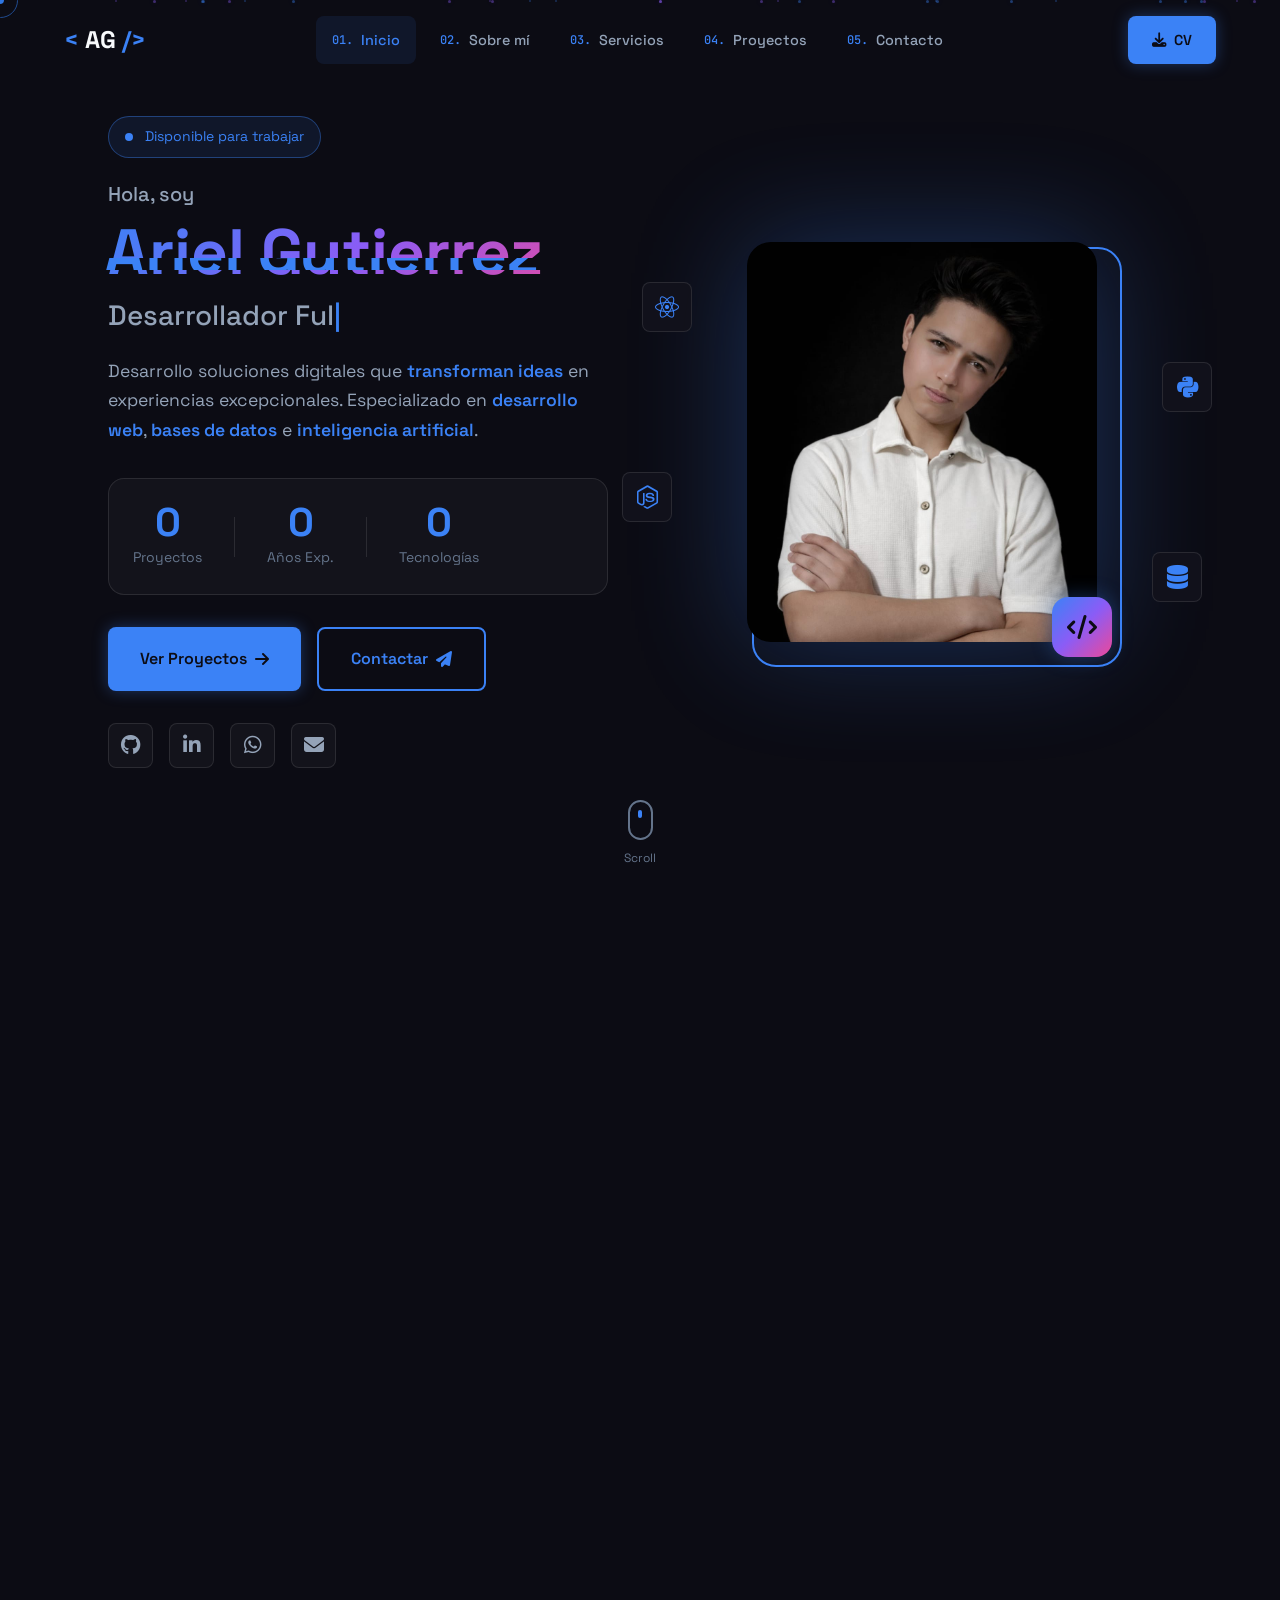
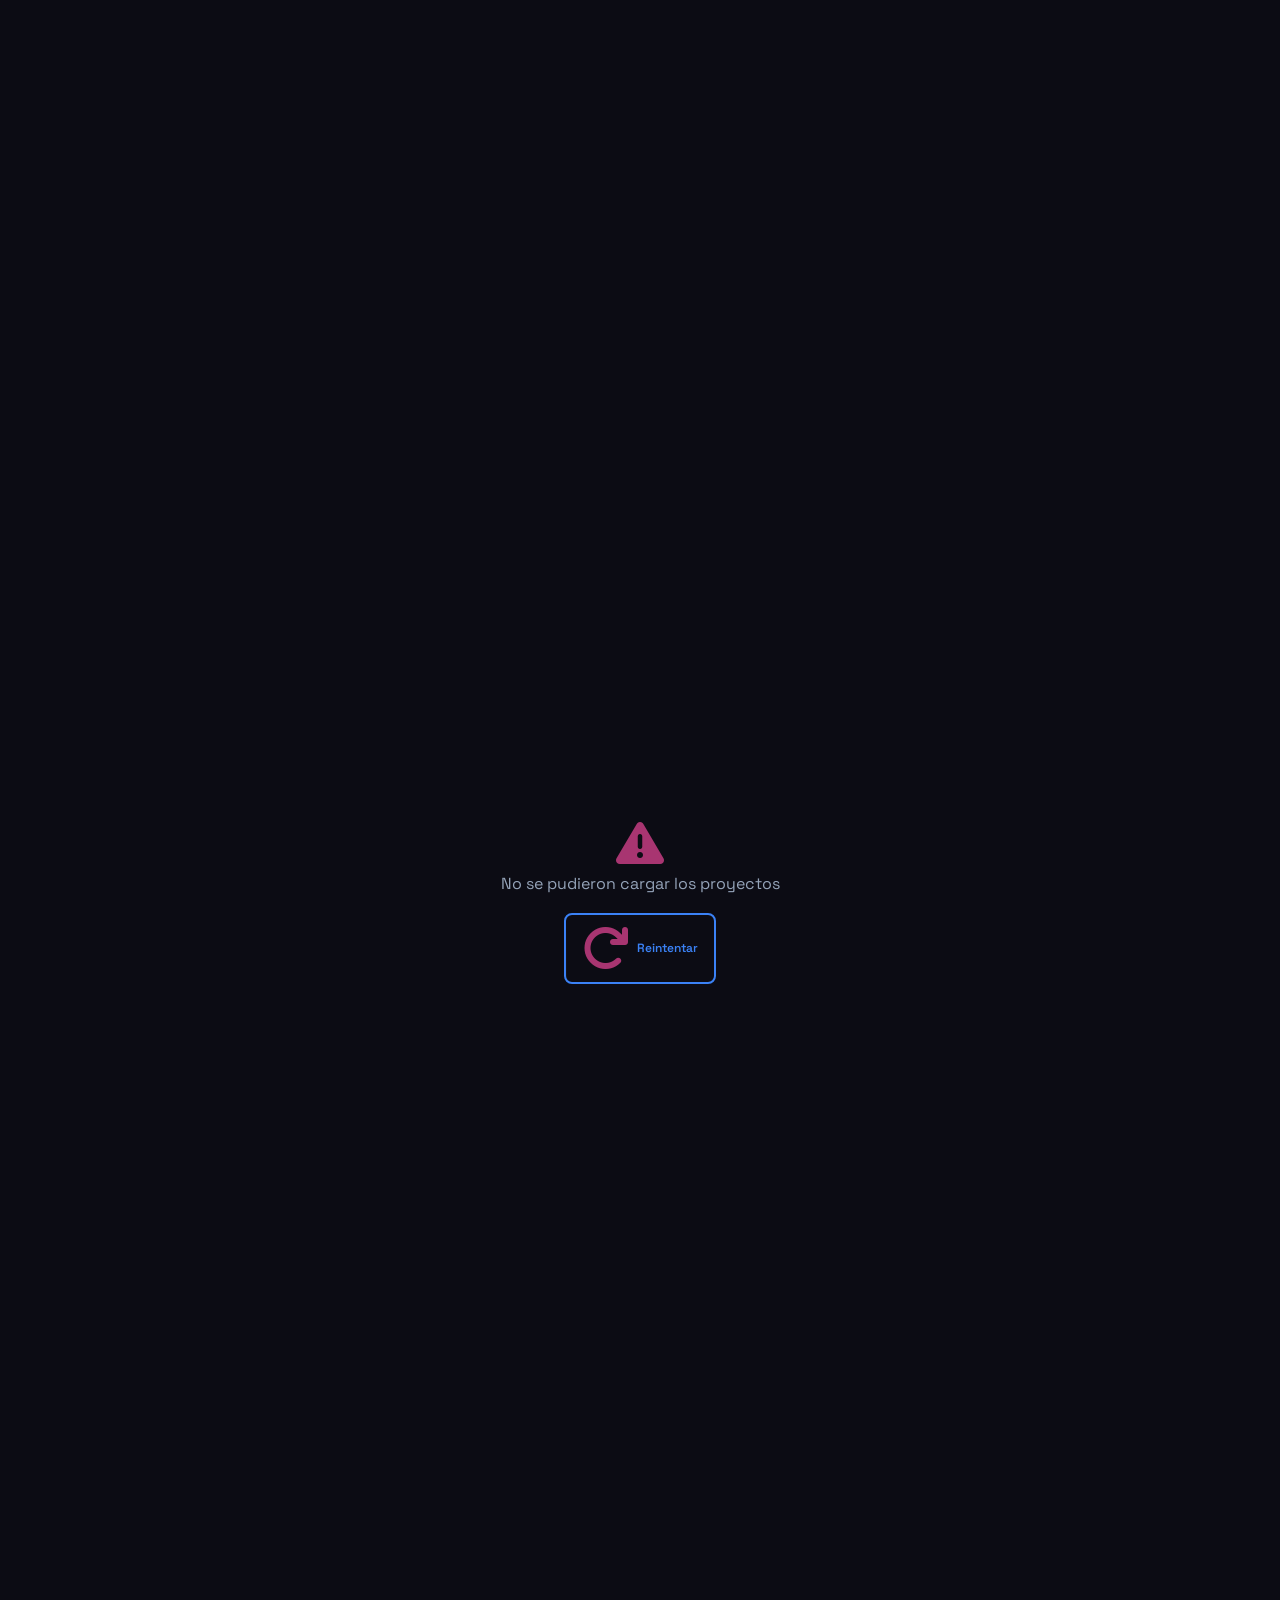
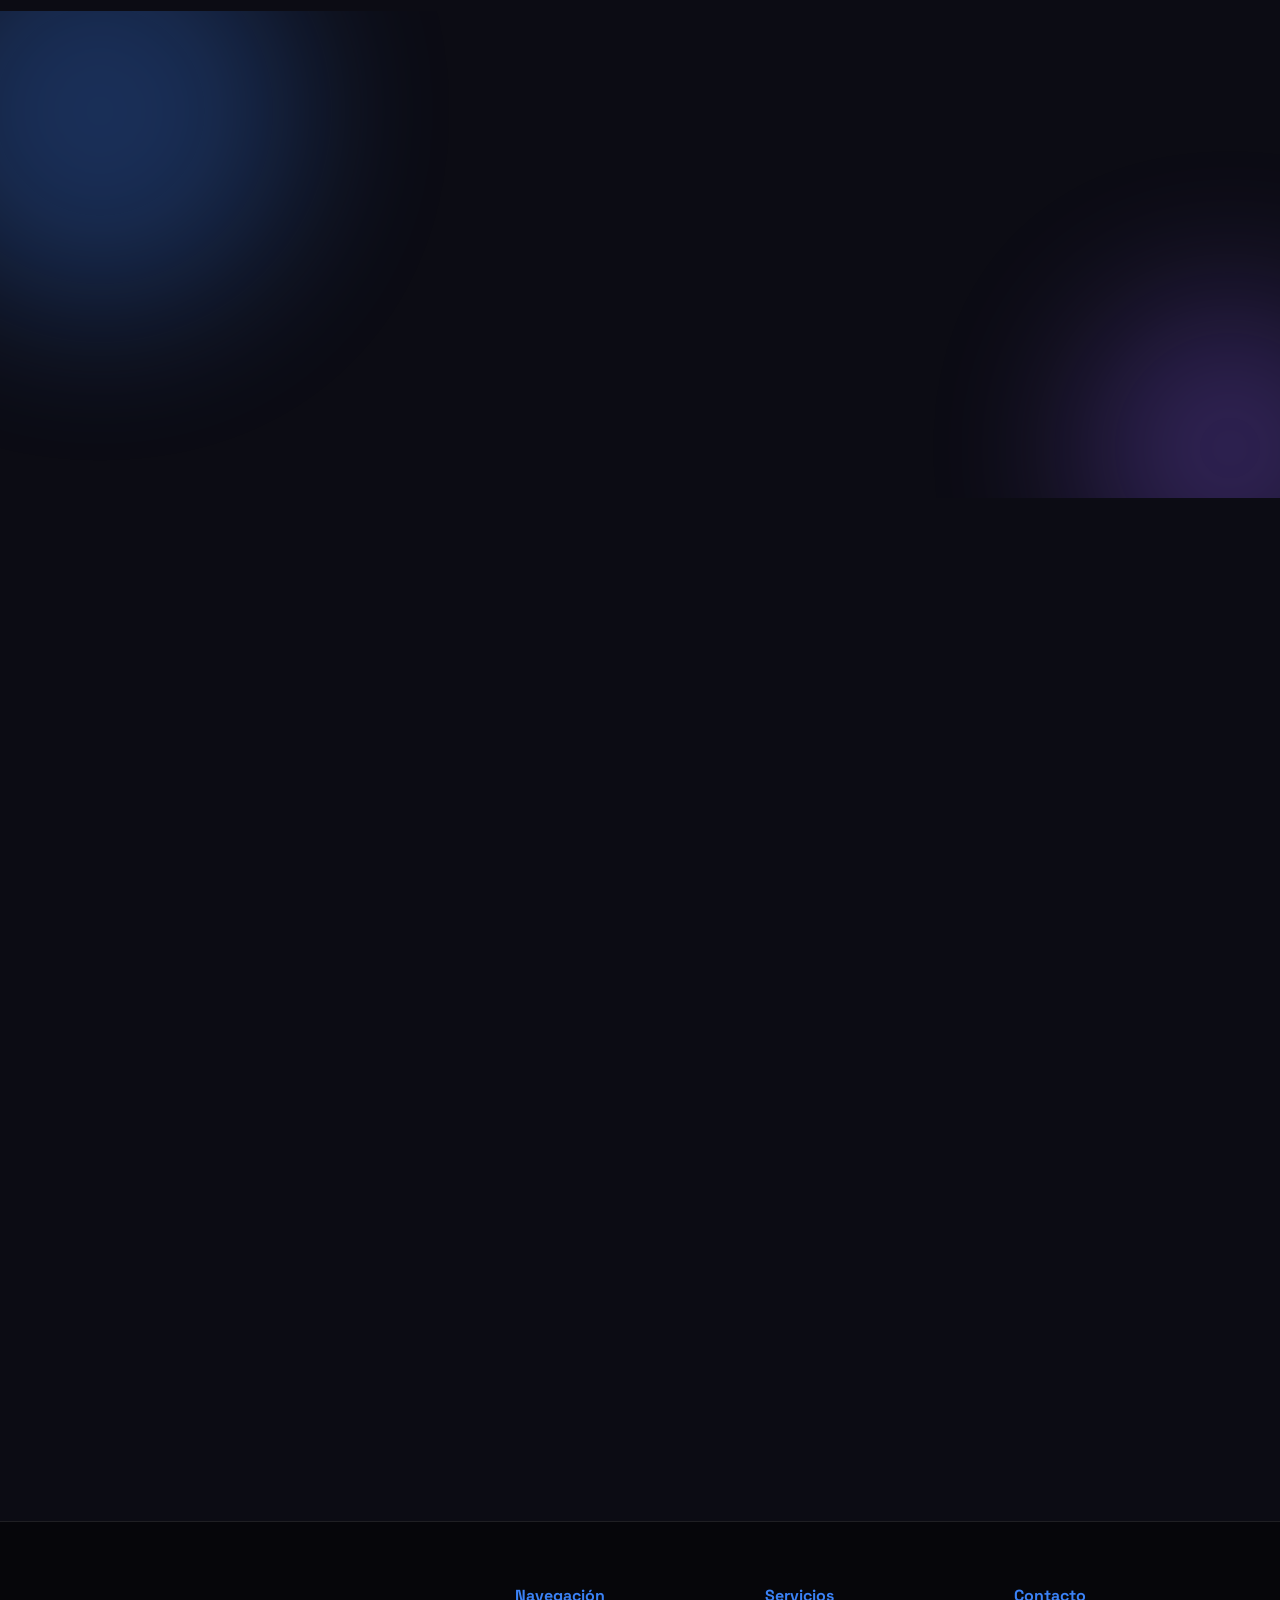
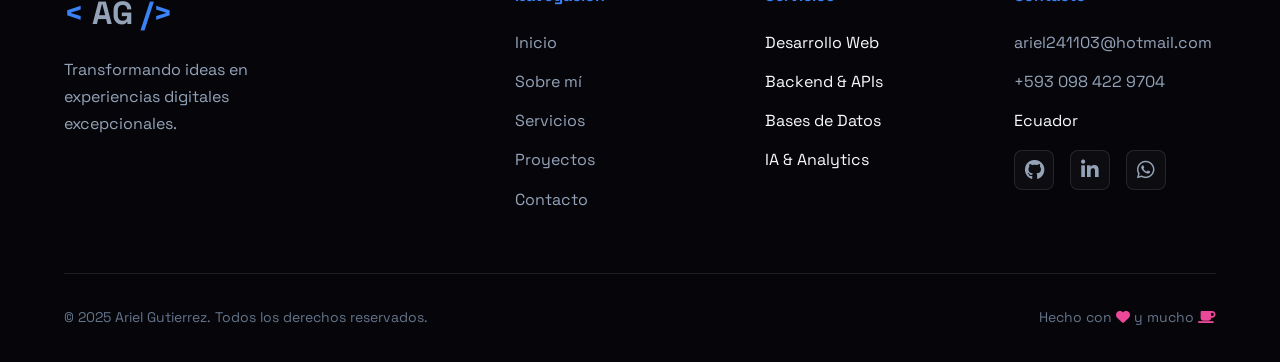
==== commit 19540a79: "Subir portafolio completo para GitHub Pages" ====
--- a/index.html
+++ b/index.html
@@ -1,618 +1,895 @@
-<html lang="en">
- <head>
-  <meta charset="utf-8"/>
-  <meta content="IE=edge" http-equiv="X-UA-Compatible"/>
-  <meta content="width=device-width, initial-scale=1" name="viewport"/>
-  <meta content="Portfolio of Ariel Gutierrez - Web Developer, Database, AI, Problem Solver" name="Description"/>
-  <title>
-   Ariel Gutierrez Portfolio
-  </title>
-  <script src="https://cdn.tailwindcss.com">
-  </script>
-  <link rel="stylesheet" href="style.css">
-  <link href="https://fonts.googleapis.com/css2?family=Poppins:wght@400;600;700&amp;display=swap" rel="stylesheet"/>
-  <link href="https://cdnjs.cloudflare.com/ajax/libs/font-awesome/5.15.3/css/all.min.css" rel="stylesheet"/>
-  
- </head>
- <body class="scroll-smooth">
-  <!-- HEADER -->
-  <header>
-   <nav class="flex items-center justify-between h-16">
-    <div class="flex items-center gap-3">
-     <img alt="Logo portfolio, stylized letter A and G interlaced in blue and black" class="cursor-pointer" height="50" onclick="scrollToSection('home')" src="https://storage.googleapis.com/a1aa/image/13bc727e-67f8-49a3-f2b1-e2a1dc890874.jpg" width="50"/>
-     <span class="text-xl font-bold text-white cursor-pointer select-none" onclick="scrollToSection('home')">
-      Ariel Gutierrez
-     </span>
+<!DOCTYPE html>
+<html lang="es">
+<head>
+    <meta charset="UTF-8">
+    <meta name="viewport" content="width=device-width, initial-scale=1.0">
+    <meta name="description" content="Ariel Gutierrez - Desarrollador Full Stack | Especialista en desarrollo web, bases de datos, IA y soluciones empresariales. Transformo ideas en experiencias digitales.">
+    <meta name="keywords" content="Desarrollador Web, Full Stack, Python, JavaScript, React, Node.js, PHP, Laravel, MySQL, PostgreSQL, IA, Machine Learning">
+    <meta name="author" content="Ariel Gutierrez">
+    <meta name="robots" content="index, follow">
+    
+    <!-- Open Graph / Social Media -->
+    <meta property="og:type" content="website">
+    <meta property="og:title" content="Ariel Gutierrez | Desarrollador Full Stack">
+    <meta property="og:description" content="Transformo ideas en experiencias digitales. Especialista en desarrollo web y soluciones empresariales.">
+    <meta property="og:image" content="assets/real.jpg">
+    
+    <title>Ariel Gutierrez | Desarrollador Full Stack</title>
+    
+    <!-- Preconnect for performance -->
+    <link rel="preconnect" href="https://fonts.googleapis.com">
+    <link rel="preconnect" href="https://fonts.gstatic.com" crossorigin>
+    
+    <!-- Fonts -->
+    <link href="https://fonts.googleapis.com/css2?family=Space+Grotesk:wght@300;400;500;600;700&family=JetBrains+Mono:wght@400;500&display=swap" rel="stylesheet">
+    
+    <!-- Icons -->
+    <link rel="stylesheet" href="https://cdnjs.cloudflare.com/ajax/libs/font-awesome/6.5.1/css/all.min.css">
+    <link rel="stylesheet" href="https://cdn.jsdelivr.net/gh/devicons/devicon@v2.15.1/devicon.min.css">
+    
+    <!-- Favicon -->
+    <link rel="icon" type="image/png" href="assets/Logo.png">
+    
+    <!-- Styles -->
+    <link rel="stylesheet" href="css/main.css">
+    <link rel="stylesheet" href="css/animations.css">
+    <link rel="stylesheet" href="css/github-projects.css">
+    
+    <!-- Preconnect to GitHub API -->
+    <link rel="preconnect" href="https://api.github.com">
+</head>
+<body>
+    <!-- Cursor personalizado -->
+    <div class="cursor" id="cursor"></div>
+    <div class="cursor-follower" id="cursor-follower"></div>
+    
+    <!-- Loader -->
+    <div class="loader" id="loader">
+        <div class="loader-content">
+            <div class="loader-logo">AG</div>
+            <div class="loader-bar">
+                <div class="loader-progress"></div>
+            </div>
+            <p class="loader-text">Cargando experiencia...</p>
+        </div>
     </div>
-    <input aria-label="Toggle menu" class="peer hidden" id="menu-toggle" type="checkbox"/>
-    <label class="lg:hidden cursor-pointer block text-3xl text-cyan-400" for="menu-toggle" id="hamburger-label">
-     <i class="fas fa-bars">
-     </i>
-    </label>
-    <ul class="hidden lg:flex lg:items-center lg:gap-6 text-white font-semibold" id="menu">
-     <li>
-      <a class="nav-link" onclick="scrollToSection('about')">
-       Sobre mí
-      </a>
-     </li>
-     <li>
-      <a class="nav-link" onclick="scrollToSection('services')">
-       Servicios
-      </a>
-     </li>
-     <li>
-      <a class="nav-link" onclick="scrollToSection('portfolio')">
-       Portafolio
-      </a>
-     </li>
-     <li>
-      <a class="nav-link" onclick="scrollToSection('contact')">
-       Contacto
-      </a>
-     </li>
-     <li>
-      <a aria-label="Enviar mensaje al correo" class="btn-primary ml-4 whitespace-nowrap" href="mailto:ariel241103@hotmail.com">
-       Contrátame
-      </a>
-     </li>
-    </ul>
-    <ul class="peer-checked:block lg:hidden absolute top-16 right-0 bg-cyan-400 bg-opacity-90 w-48 rounded-md shadow-lg text-black font-semibold flex flex-col p-4 gap-3 z-40" id="menu-mobile">
-     <li>
-      <a class="nav-link" onclick="scrollToSection('about'); closeMenu();">
-       Sobre mí
-      </a>
-     </li>
-     <li>
-      <a class="nav-link" onclick="scrollToSection('services'); closeMenu();">
-       Servicios
-      </a>
-     </li>
-     <li>
-      <a class="nav-link" onclick="scrollToSection('portfolio'); closeMenu();">
-       Portafolio
-      </a>
-     </li>
-     <li>
-      <a class="nav-link" onclick="scrollToSection('contact'); closeMenu();">
-       Contacto
-      </a>
-     </li>
-     <li>
-      <a aria-label="Enviar mensaje al correo" class="btn-primary block text-center" href="mailto:ariel241103@hotmail.com" onclick="closeMenu();">
-       Contrátame
-      </a>
-     </li>
-    </ul>
-   </nav>
-  </header>
-  <main class="container mt-20">
-   <!-- HOME -->
-   <section class="flex flex-col lg:flex-row items-center gap-10 min-h-[80vh]" id="home">
-    <div class="home-left flex-1">
-     <div class="message-bubble max-w-max">
-      Hola, Yo soy
-     </div>
-     <h1 class="text-5xl md:text-7xl font-extrabold mb-4">
-      Ariel Maurico
-     </h1>
-     <p class="text-gray-400 mb-1">
-      Habilidades en Desarrollo web, HTML5, CSS, JS, PHP.
-     </p>
-     <p class="text-gray-400 mb-1">
-      Manejo en bases de datos.
-     </p>
-     <p class="text-gray-400 mb-1">
-      Conocimientos básicos en Java, Node, Vue.
-     </p>
-     <p class="text-gray-400 mb-6">
-      Conocimientos en frameworks como Laravel, Bootstrap.
-     </p>
-     <div class="flex flex-wrap gap-4">
-      <a aria-label="Descargar curriculum" class="btn-primary whitespace-nowrap" download="" href="./assets/Ariel Gutierrez CV.pdf">
-       Descargar CV
-      </a>
-      <button aria-label="Deslizar a sección portafolio para mostrar mis trabajos" class="btn-outline whitespace-nowrap" onclick="scrollToSection('portfolio')">
-       Mi trabajo
-      </button>
-     </div>
+
+    <!-- Canvas para Three.js -->
+    <canvas id="bg-canvas"></canvas>
+    
+    <!-- Partículas flotantes -->
+    <div class="particles" id="particles"></div>
+
+    <!-- Header / Navigation -->
+    <header class="header" id="header">
+        <nav class="nav container">
+            <a href="index.html" class="nav-logo">
+                <span class="logo-text">
+                    <span class="logo-bracket">&lt;</span>
+                    AG
+                    <span class="logo-bracket">/&gt;</span>
+                </span>
+            </a>
+            
+            <div class="nav-menu" id="nav-menu">
+                <ul class="nav-list">
+                    <li class="nav-item">
+                        <a href="#home" class="nav-link active">
+                            <span class="nav-number">01.</span>Inicio
+                        </a>
+                    </li>
+                    <li class="nav-item">
+                        <a href="#about" class="nav-link">
+                            <span class="nav-number">02.</span>Sobre mí
+                        </a>
+                    </li>
+                    <li class="nav-item">
+                        <a href="#services" class="nav-link">
+                            <span class="nav-number">03.</span>Servicios
+                        </a>
+                    </li>
+                    <li class="nav-item">
+                        <a href="#projects" class="nav-link">
+                            <span class="nav-number">04.</span>Proyectos
+                        </a>
+                    </li>
+                    <li class="nav-item">
+                        <a href="#contact" class="nav-link">
+                            <span class="nav-number">05.</span>Contacto
+                        </a>
+                    </li>
+                </ul>
+                
+                <div class="nav-close" id="nav-close">
+                    <i class="fas fa-times"></i>
+                </div>
+            </div>
+            
+            <div class="nav-actions">
+                <a href="assets/Ariel Gutierrez CV.pdf" download class="btn btn-primary btn-glow">
+                    <i class="fas fa-download"></i>
+                    <span>CV</span>
+                </a>
+                
+                <div class="nav-toggle" id="nav-toggle">
+                    <span></span>
+                    <span></span>
+                    <span></span>
+                </div>
+            </div>
+        </nav>
+    </header>
+
+    <main class="main">
+        <!-- HERO SECTION -->
+        <section class="hero section" id="home">
+            <div class="hero-container container">
+                <div class="hero-content">
+                    <div class="hero-badge" data-aos="fade-right">
+                        <span class="badge-dot"></span>
+                        <span>Disponible para trabajar</span>
+                    </div>
+                    
+                    <h1 class="hero-title" data-aos="fade-up" data-aos-delay="100">
+                        <span class="title-hello">Hola, soy</span>
+                        <span class="title-name glitch" data-text="Ariel Gutierrez">Ariel Gutierrez</span>
+                        <span class="title-role">
+                            <span class="typing-text" id="typing-text"></span>
+                            <span class="typing-cursor">|</span>
+                        </span>
+                    </h1>
+                    
+                    <p class="hero-description" data-aos="fade-up" data-aos-delay="200">
+                        Desarrollo soluciones digitales que <span class="highlight">transforman ideas</span> en 
+                        experiencias excepcionales. Especializado en <span class="highlight">desarrollo web</span>, 
+                        <span class="highlight">bases de datos</span> e <span class="highlight">inteligencia artificial</span>.
+                    </p>
+                    
+                    <div class="hero-stats" data-aos="fade-up" data-aos-delay="300">
+                        <div class="stat-item">
+                            <span class="stat-number" data-count="15">0</span>
+                            <span class="stat-label">Proyectos</span>
+                        </div>
+                        <div class="stat-divider"></div>
+                        <div class="stat-item">
+                            <span class="stat-number" data-count="3">0</span>
+                            <span class="stat-label">Años Exp.</span>
+                        </div>
+                        <div class="stat-divider"></div>
+                        <div class="stat-item">
+                            <span class="stat-number" data-count="35">0</span>
+                            <span class="stat-label">Tecnologías</span>
+                        </div>
+                    </div>
+                    
+                    <div class="hero-buttons" data-aos="fade-up" data-aos-delay="400">
+                        <a href="#projects" class="btn btn-primary btn-lg btn-glow">
+                            <span>Ver Proyectos</span>
+                            <i class="fas fa-arrow-right"></i>
+                        </a>
+                        <a href="#contact" class="btn btn-outline btn-lg">
+                            <span>Contactar</span>
+                            <i class="fas fa-paper-plane"></i>
+                        </a>
+                    </div>
+                    
+                    <div class="hero-social" data-aos="fade-up" data-aos-delay="500">
+                        <a href="https://github.com/Ariel-Mauricio" target="_blank" rel="noopener" class="social-link" aria-label="GitHub">
+                            <i class="fab fa-github"></i>
+                        </a>
+                        <a href="https://www.linkedin.com/" target="_blank" rel="noopener" class="social-link" aria-label="LinkedIn">
+                            <i class="fab fa-linkedin-in"></i>
+                        </a>
+                        <a href="https://wa.me/593963159915" target="_blank" rel="noopener" class="social-link" aria-label="WhatsApp">
+                            <i class="fab fa-whatsapp"></i>
+                        </a>
+                        <a href="mailto:ariel241103@hotmail.com" class="social-link" aria-label="Email">
+                            <i class="fas fa-envelope"></i>
+                        </a>
+                    </div>
+                </div>
+                
+                <div class="hero-image" data-aos="fade-left" data-aos-delay="200">
+                    <div class="image-wrapper">
+                        <div class="image-border"></div>
+                        <div class="image-glow"></div>
+                        <img src="assets/real.jpeg" alt="Ariel Gutierrez - Desarrollador Full Stack" class="profile-img">
+                        <div class="image-badge">
+                            <i class="fas fa-code"></i>
+                        </div>
+                    </div>
+                    
+                    <!-- Floating elements -->
+                    <div class="floating-card card-1">
+                        <i class="fab fa-react"></i>
+                    </div>
+                    <div class="floating-card card-2">
+                        <i class="fab fa-python"></i>
+                    </div>
+                    <div class="floating-card card-3">
+                        <i class="fab fa-node-js"></i>
+                    </div>
+                    <div class="floating-card card-4">
+                        <i class="fas fa-database"></i>
+                    </div>
+                </div>
+            </div>
+            
+            <div class="scroll-indicator">
+                <div class="mouse">
+                    <div class="wheel"></div>
+                </div>
+                <span>Scroll</span>
+            </div>
+        </section>
+
+        <!-- ABOUT SECTION -->
+        <section class="about section" id="about">
+            <div class="container">
+                <div class="section-header" data-aos="fade-up">
+                    <span class="section-subtitle">Conóceme</span>
+                    <h2 class="section-title">Sobre <span class="gradient-text">Mí</span></h2>
+                    <div class="section-line"></div>
+                </div>
+                
+                <div class="about-grid">
+                    <div class="about-content" data-aos="fade-right">
+                        <div class="about-text">
+                            <p class="lead">
+                                Soy un <span class="highlight">desarrollador apasionado</span> con experiencia en crear 
+                                soluciones digitales que generan impacto real en los negocios.
+                            </p>
+                            <p>
+                                Mi enfoque combina <strong>código limpio</strong>, <strong>diseño centrado en el usuario</strong> 
+                                y <strong>tecnologías modernas</strong> para entregar productos que superan expectativas.
+                            </p>
+                            <p>
+                                Actualmente trabajo como <strong>Jefe de Sistemas</strong> en Polimil, donde lidero proyectos 
+                                de automatización y gestión de datos que optimizan procesos empresariales.
+                            </p>
+                        </div>
+                        
+                        <div class="about-info">
+                            <div class="info-item">
+                                <i class="fas fa-user"></i>
+                                <div>
+                                    <span class="info-label">Nombre</span>
+                                    <span class="info-value">Ariel Mauricio Gutierrez</span>
+                                </div>
+                            </div>
+                            <div class="info-item">
+                                <i class="fas fa-envelope"></i>
+                                <div>
+                                    <span class="info-label">Email</span>
+                                    <span class="info-value">ariel241103@hotmail.com</span>
+                                </div>
+                            </div>
+                            <div class="info-item">
+                                <i class="fas fa-map-marker-alt"></i>
+                                <div>
+                                    <span class="info-label">Ubicación</span>
+                                    <span class="info-value">Ecuador</span>
+                                </div>
+                            </div>
+                            <div class="info-item">
+                                <i class="fas fa-briefcase"></i>
+                                <div>
+                                    <span class="info-label">Disponibilidad</span>
+                                    <span class="info-value status-available">Disponible</span>
+                                </div>
+                            </div>
+                        </div>
+                    </div>
+                    
+                    <div class="about-skills" data-aos="fade-left">
+                        <p></p>
+                        <h3 class="skills-title">.......Tech Stack</h3>
+                        
+                        <div class="skills-grid">
+                            <div class="skill-category">
+                                <h4 class="category-title"><i class="fas fa-code"></i> Languages</h4>
+                                <div class="badge-skills">
+                                    <span class="badge-skill javascript"><i class="devicon-javascript-plain"></i> JavaScript</span>
+                                    <span class="badge-skill typescript"><i class="devicon-typescript-plain"></i> TypeScript</span>
+                                    <span class="badge-skill python"><i class="devicon-python-plain"></i> Python</span>
+                                    <span class="badge-skill java"><i class="devicon-java-plain"></i> Java</span>
+                                    <span class="badge-skill php"><i class="devicon-php-plain"></i> PHP</span>
+                                    <span class="badge-skill nodejs"><i class="devicon-nodejs-plain"></i> Node.js</span>
+                                    <span class="badge-skill html5"><i class="devicon-html5-plain"></i> HTML5</span>
+                                    <span class="badge-skill css3"><i class="devicon-css3-plain"></i> CSS3</span>
+                                </div>
+                                <div class="skill-tags"><!-- Oculto por CSS --></div>
+                            </div>
+                            <div class="skill-category">
+                                <h4 class="category-title"><i class="fas fa-layer-group"></i> Frameworks</h4>
+                                <div class="badge-skills">
+                                    <span class="badge-skill react"><i class="devicon-react-original"></i> React</span>
+                                    <span class="badge-skill vuejs"><i class="devicon-vuejs-plain"></i> Vue.js</span>
+                                    <span class="badge-skill angular"><i class="devicon-angularjs-plain"></i> Angular</span>
+                                    <span class="badge-skill nodejs"><i class="devicon-nodejs-plain"></i> Node.js</span>
+                                    <span class="badge-skill express"><i class="devicon-express-original"></i> Express.js</span>
+                                    <span class="badge-skill laravel"><i class="devicon-laravel-plain"></i> Laravel</span>
+                                    <span class="badge-skill django"><i class="devicon-django-plain"></i> Django</span>
+                                    <span class="badge-skill bootstrap"><i class="devicon-bootstrap-plain"></i> Bootstrap</span>
+                                </div>
+                                <div class="skill-tags"><!-- Oculto por CSS --></div>
+                            </div>
+                            <div class="skill-category">
+                                <h4 class="category-title"><i class="fas fa-database"></i> Databases</h4>
+                                <div class="badge-skills">
+                                    <span class="badge-skill mysql"><i class="devicon-mysql-plain"></i> MySQL</span>
+                                    <span class="badge-skill postgresql"><i class="devicon-postgresql-plain"></i> PostgreSQL</span>
+                                    <span class="badge-skill mongodb"><i class="devicon-mongodb-plain"></i> MongoDB</span>
+                                    <span class="badge-skill sqlserver"><i class="devicon-microsoftsqlserver-plain"></i> SQL Server</span>
+                                    <span class="badge-skill bigquery"><i class="devicon-googlecloud-plain"></i> BigQuery</span>
+                                    <span class="badge-skill firebase"><i class="devicon-firebase-plain"></i> Firebase</span>
+                                    <span class="badge-skill redis"><i class="devicon-redis-plain"></i> Redis</span>
+                                </div>
+                                <div class="skill-tags"><!-- Oculto por CSS --></div>
+                            </div>
+                            <div class="skill-category">
+                                <h4 class="category-title"><i class="fas fa-brain"></i> Machine Learning & Data</h4>
+                                <div class="badge-skills">
+                                    <span class="badge-skill ml"><i class="devicon-pandas-original"></i> Pandas</span>
+                                    <span class="badge-skill numpy"><i class="devicon-numpy-original"></i> NumPy</span>
+                                    <span class="badge-skill scikit"><i class="devicon-scikitlearn-plain"></i> Scikit-learn</span>
+                                    <span class="badge-skill tensor"><i class="devicon-tensorflow-original"></i> TensorFlow</span>
+                                    <span class="badge-skill powerbi"><i class="fas fa-chart-bar"></i> PowerBI</span>
+                                    <span class="badge-skill matplotlib"><i class="devicon-matplotlib-plain"></i> Matplotlib</span>
+                                    <span class="badge-skill dataviz"><i class="fas fa-chart-line"></i> Data Viz</span>
+                                </div>
+                                <div class="skill-tags"><!-- Oculto por CSS --></div>
+                            </div>
+                            <div class="skill-category">
+                                <h4 class="category-title"><i class="fas fa-laptop-code"></i> IDEs</h4>
+                                <div class="badge-skills">
+                                    <span class="badge-skill vscode"><i class="devicon-vscode-plain"></i> VS Code</span>
+                                    <span class="badge-skill pycharm"><i class="devicon-pycharm-plain"></i> PyCharm</span>
+                                    <span class="badge-skill intellij"><i class="devicon-intellij-plain"></i> IntelliJ</span>
+                                    <span class="badge-skill jupyter"><i class="devicon-jupyter-plain"></i> Jupyter</span>
+                                    <span class="badge-skill sublime"><i class="fas fa-file-code"></i> Sublime</span>
+                                    <span class="badge-skill cursor"><i class="fas fa-i-cursor"></i> Cursor</span>
+                                </div>
+                                <div class="skill-tags"><!-- Oculto por CSS --></div>
+                            </div>
+                            <div class="skill-category">
+                                <h4 class="category-title"><i class="fas fa-tools"></i> Tools & Technologies</h4>
+                                <div class="badge-skills">
+                                    <span class="badge-skill git"><i class="devicon-git-plain"></i> Git/GitHub</span>
+                                    <span class="badge-skill docker"><i class="devicon-docker-plain"></i> Docker</span>
+                                    <span class="badge-skill postman"><i class="devicon-postman-plain"></i> Postman</span>
+                                    <span class="badge-skill linux"><i class="devicon-linux-plain"></i> Linux</span>
+                                    <span class="badge-skill aws"><i class="devicon-amazonwebservices-original"></i> AWS</span>
+                                    <span class="badge-skill gcloud"><i class="devicon-googlecloud-plain"></i> GCloud</span>
+                                    <span class="badge-skill rest"><i class="fas fa-plug"></i> REST APIs</span>
+                                    <span class="badge-skill cicd"><i class="fas fa-sync-alt"></i> CI/CD</span>
+                                    <span class="badge-skill micro"><i class="fas fa-cubes"></i> Microservices</span>
+                                </div>
+                                <div class="skill-tags"><!-- Oculto por CSS --></div>
+                            </div>
+                        </div>
+                    </div>
+                </div>
+                
+                <!-- Experience & Education Cards -->
+                <div class="experience-section" data-aos="fade-up">
+                    <h3 class="experience-title">Experiencia & Educación</h3>
+                    
+                    <!-- Experience Timeline -->
+                    <div class="timeline-section" data-aos="fade-up">
+                        <h3 class="timeline-title">Experiencia & Educación</h3>
+                        <div class="timeline">
+                            <div class="timeline-item" data-aos="fade-right">
+                                <div class="timeline-marker">
+                                    <i class="fas fa-briefcase"></i>
+                                </div>
+                                <div class="timeline-content">
+                                    <span class="timeline-date">2025 - Presente</span>
+                                    <h4>Jefe de Sistemas</h4>
+                                    <p class="timeline-company">Polimil Escuela de Capacitación Integral</p>
+                                    <p>Liderazgo en automatización de procesos, gestión de bases de datos y desarrollo de sistemas empresariales.</p>
+                                </div>
+                            </div>
+                            <div class="timeline-item" data-aos="fade-left">
+                                <div class="timeline-marker">
+                                    <i class="fas fa-laptop-code"></i>
+                                </div>
+                                <div class="timeline-content">
+                                    <span class="timeline-date">2023 - Presente</span>
+                                    <h4>Desarrollador Web Freelance</h4>
+                                    <p class="timeline-company">Independiente</p>
+                                    <p>Desarrollo de aplicaciones web personalizadas, sistemas de gestión y soluciones con IA para diversos clientes.</p>
+                                </div>
+                            </div>
+                            <div class="timeline-item" data-aos="fade-right">
+                                <div class="timeline-marker">
+                                    <i class="fas fa-graduation-cap"></i>
+                                </div>
+                                <div class="timeline-content">
+                                    <span class="timeline-date">2020 - 2024</span>
+                                    <h4>Tecnología en Sistemas y Gestión de Data</h4>
+                                    <p class="timeline-company">Instituto Tecnológico Universitario Rumiñahui</p>
+                                    <p>Formación integral en desarrollo de software, bases de datos, redes y tecnologías emergentes.</p>
+                                </div>
+                            </div>
+                            <div class="timeline-item" data-aos="fade-left">
+                                <div class="timeline-marker">
+                                    <i class="fas fa-certificate"></i>
+                                </div>
+                                <div class="timeline-content">
+                                    <span class="timeline-date">2024</span>
+                                    <h4>Certificaciones Cisco</h4>
+                                    <p class="timeline-company">Cisco Networking Academy</p>
+                                    <p>Python Essentials & Cybersecurity Fundamentals.</p>
+                                </div>
+                            </div>
+                        </div>
+                    </div>
+                    
+                </div>
+            </div>
+        </section>
+
+        <!-- SERVICES SECTION -->
+        <section class="services section" id="services">
+            <div class="container">
+                <div class="section-header" data-aos="fade-up">
+                    <span class="section-subtitle">Lo que hago</span>
+                    <h2 class="section-title">Mis <span class="gradient-text">Servicios</span></h2>
+                    <div class="section-line"></div>
+                </div>
+                
+                <div class="services-grid">
+                    <div class="service-card glass" data-aos="fade-up" data-aos-delay="100">
+                        <div class="service-icon">
+                            <i class="fas fa-globe"></i>
+                        </div>
+                        <h3 class="service-title">Desarrollo Web</h3>
+                        <p class="service-description">
+                            Sitios web modernos, responsivos y optimizados. Desde landing pages hasta aplicaciones web complejas.
+                        </p>
+                        <ul class="service-features">
+                            <li><i class="fas fa-check"></i> Diseño responsive</li>
+                            <li><i class="fas fa-check"></i> SEO optimizado</li>
+                            <li><i class="fas fa-check"></i> Alto rendimiento</li>
+                        </ul>
+                        <div class="service-tech">
+                            <span>HTML</span>
+                            <span>CSS</span>
+                            <span>JavaScript</span>
+                            <span>Vue</span>
+                        </div>
+                    </div>
+                    
+                    <div class="service-card glass" data-aos="fade-up" data-aos-delay="200">
+                        <div class="service-icon">
+                            <i class="fas fa-cogs"></i>
+                        </div>
+                        <h3 class="service-title">Backend & APIs</h3>
+                        <p class="service-description">
+                            Desarrollo de APIs robustas y sistemas backend escalables para todo tipo de aplicaciones.
+                        </p>
+                        <ul class="service-features">
+                            <li><i class="fas fa-check"></i> APIs RESTful</li>
+                            <li><i class="fas fa-check"></i> Autenticación segura</li>
+                            <li><i class="fas fa-check"></i> Arquitectura escalable</li>
+                        </ul>
+                        <div class="service-tech">
+                            <span>PHP</span>
+                            <span>Laravel</span>
+                            <span>Node.js</span>
+                            <span>Java</span>
+                        </div>
+                    </div>
+                    
+                    <div class="service-card glass" data-aos="fade-up" data-aos-delay="300">
+                        <div class="service-icon">
+                            <i class="fas fa-database"></i>
+                        </div>
+                        <h3 class="service-title">Bases de Datos</h3>
+                        <p class="service-description">
+                            Diseño, optimización y gestión de bases de datos para máximo rendimiento y seguridad.
+                        </p>
+                        <ul class="service-features">
+                            <li><i class="fas fa-check"></i> Modelado de datos</li>
+                            <li><i class="fas fa-check"></i> Optimización de queries</li>
+                            <li><i class="fas fa-check"></i> Migración de datos</li>
+                        </ul>
+                        <div class="service-tech">
+                            <span>MySQL</span>
+                            <span>PostgreSQL</span>
+                            <span>MongoDB</span>
+                        </div>
+                    </div>
+                    
+                    <div class="service-card glass" data-aos="fade-up" data-aos-delay="400">
+                        <div class="service-icon">
+                            <i class="fas fa-brain"></i>
+                        </div>
+                        <h3 class="service-title">IA & Analytics</h3>
+                        <p class="service-description">
+                            Soluciones con inteligencia artificial, chatbots y dashboards analíticos para toma de decisiones.
+                        </p>
+                        <ul class="service-features">
+                            <li><i class="fas fa-check"></i> Chatbots inteligentes</li>
+                            <li><i class="fas fa-check"></i> Análisis predictivo</li>
+                            <li><i class="fas fa-check"></i> Visualización de datos</li>
+                        </ul>
+                        <div class="service-tech">
+                            <span>Python</span>
+                            <span>PowerBI</span>
+                            <span>BigQuery</span>
+                        </div>
+                    </div>
+                    
+                    <div class="service-card glass" data-aos="fade-up" data-aos-delay="500">
+                        <div class="service-icon">
+                            <i class="fas fa-mobile-alt"></i>
+                        </div>
+                        <h3 class="service-title">Sistemas Empresariales</h3>
+                        <p class="service-description">
+                            Desarrollo de sistemas a medida: facturación, inventarios, CRM, ERP y más.
+                        </p>
+                        <ul class="service-features">
+                            <li><i class="fas fa-check"></i> Automatización</li>
+                            <li><i class="fas fa-check"></i> Reportes automáticos</li>
+                            <li><i class="fas fa-check"></i> Integración total</li>
+                        </ul>
+                        <div class="service-tech">
+                            <span>Laravel</span>
+                            <span>Vue.js</span>
+                            <span>MySQL</span>
+                        </div>
+                    </div>
+                    
+                    <div class="service-card glass" data-aos="fade-up" data-aos-delay="600">
+                        <div class="service-icon">
+                            <i class="fas fa-tools"></i>
+                        </div>
+                        <h3 class="service-title">Soporte Técnico</h3>
+                        <p class="service-description">
+                            Mantenimiento de sistemas, soporte técnico y consultoría en tecnología.
+                        </p>
+                        <ul class="service-features">
+                            <li><i class="fas fa-check"></i> Mantenimiento PC</li>
+                            <li><i class="fas fa-check"></i> Redes & Seguridad</li>
+                            <li><i class="fas fa-check"></i> Consultoría IT</li>
+                        </ul>
+                        <div class="service-tech">
+                            <span>Hardware</span>
+                            <span>Redes</span>
+                            <span>Seguridad</span>
+                        </div>
+                    </div>
+                </div>
+            </div>
+        </section>
+
+        <!-- PROJECTS SECTION - CARGA AUTOMÁTICA DESDE GITHUB -->
+        <section class="projects section" id="projects">
+            <div class="container">
+                <div class="section-header" data-aos="fade-up">
+                    <span class="section-subtitle">Mi trabajo</span>
+                    <h2 class="section-title">Proyectos <span class="gradient-text">Destacados</span></h2>
+                    <div class="section-line"></div>
+                    <div class="section-header-extra">
+                        <p class="section-description">
+                            Proyectos cargados automáticamente desde mi perfil de GitHub. 
+                            Cada repositorio representa código real y soluciones funcionales.
+                        </p>
+                        <div class="github-live-badge">
+                            <span class="pulse-dot"></span>
+                            <span>Sincronizado con GitHub</span>
+                        </div>
+                        <button class="refresh-btn" onclick="refreshGitHubProjects()" title="Actualizar proyectos">
+                            <i class="fas fa-sync-alt"></i>
+                            <span>Actualizar</span>
+                        </button>
+                    </div>
+                </div>
+                
+                <!-- Projects Filter -->
+                <div class="projects-filter" data-aos="fade-up">
+                    <button class="filter-btn active" data-filter="all">
+                        <i class="fas fa-th-large"></i>
+                        Todos
+                    </button>
+                    <button class="filter-btn" data-filter="web">
+                        <i class="fas fa-globe"></i>
+                        Web
+                    </button>
+                    <button class="filter-btn" data-filter="sistema">
+                        <i class="fas fa-cogs"></i>
+                        Sistemas
+                    </button>
+                    <button class="filter-btn" data-filter="data">
+                        <i class="fas fa-chart-bar"></i>
+                        Data/IA
+                    </button>
+                    <button class="filter-btn" data-filter="api">
+                        <i class="fas fa-server"></i>
+                        APIs
+                    </button>
+                </div>
+                
+                <!-- GitHub Projects Container -->
+                <div class="github-projects-container">
+                    <!-- Loader -->
+                    <div id="github-loader">
+                        <div class="github-loader-spinner"></div>
+                        <p>Cargando proyectos desde GitHub...</p>
+                    </div>
+                    
+                    <!-- Error Message -->
+                    <div id="github-error"></div>
+                    
+                    <!-- Projects Grid - Se llena dinámicamente -->
+                    <div class="projects-grid" id="github-projects-grid"></div>
+                </div>
+                
+                <!-- GitHub Profile Card -->
+                <div class="github-section" data-aos="fade-up">
+                    <div class="github-card glass">
+                        <div class="github-header">
+                            <i class="fab fa-github"></i>
+                            <h3>@Ariel-Mauricio</h3>
+                        </div>
+                        <p>Estos proyectos se actualizan automáticamente cuando subo nuevo código. ¡Sígueme para ver mis últimas creaciones!</p>
+                        <div class="github-card-actions">
+                            <a href="https://github.com/Ariel-Mauricio" target="_blank" rel="noopener noreferrer" class="btn btn-primary btn-glow">
+                                <i class="fab fa-github"></i>
+                                <span>Ver perfil completo</span>
+                            </a>
+                            <a href="https://github.com/Ariel-Mauricio?tab=repositories" target="_blank" rel="noopener noreferrer" class="btn btn-outline">
+                                <span>Todos los repos</span>
+                                <i class="fas fa-external-link-alt"></i>
+                            </a>
+                        </div>
+                    </div>
+                </div>
+            </div>
+        </section>
+
+        <!-- CTA SECTION -->
+        <section class="cta section">
+            <div class="cta-bg">
+                <div class="cta-shape shape-1"></div>
+                <div class="cta-shape shape-2"></div>
+            </div>
+            <div class="container">
+                <div class="cta-content" data-aos="zoom-in">
+                    <span class="cta-badge">¿Tienes un proyecto en mente?</span>
+                    <h2 class="cta-title">
+                        Hagamos algo <span class="gradient-text">increíble</span> juntos
+                    </h2>
+                    <p class="cta-description">
+                        Estoy disponible para proyectos freelance, colaboraciones y oportunidades de trabajo.
+                    </p>
+                    <div class="cta-buttons">
+                        <a href="mailto:ariel241103@hotmail.com" class="btn btn-primary btn-lg btn-glow">
+                            <i class="fas fa-envelope"></i>
+                            <span>Escríbeme</span>
+                        </a>
+                        <a href="https://wa.me/593963159915" target="_blank" class="btn btn-outline btn-lg">
+                            <i class="fab fa-whatsapp"></i>
+                            <span>WhatsApp</span>
+                        </a>
+                    </div>
+                </div>
+            </div>
+        </section>
+
+        <!-- CONTACT SECTION -->
+        <section class="contact section" id="contact">
+            <div class="container">
+                <div class="section-header" data-aos="fade-up">
+                    <span class="section-subtitle">Hablemos</span>
+                    <h2 class="section-title">Ponte en <span class="gradient-text">Contacto</span></h2>
+                    <div class="section-line"></div>
+                </div>
+                
+                <div class="contact-grid">
+                    <div class="contact-info" data-aos="fade-right">
+                        <h3 class="contact-title">Conectemos</h3>
+                        <p class="contact-text">
+                            ¿Tienes un proyecto, una idea o simplemente quieres saludar? 
+                            No dudes en contactarme. Respondo en menos de 24 horas.
+                        </p>
+                        
+                        <div class="contact-items">
+                            <div class="contact-item glass">
+                                <div class="contact-icon">
+                                    <i class="fas fa-envelope"></i>
+                                </div>
+                                <div class="contact-details">
+                                    <span class="contact-label">Email</span>
+                                    <a href="mailto:ariel241103@hotmail.com">ariel241103@hotmail.com</a>
+                                </div>
+                            </div>
+                            
+                            <div class="contact-item glass">
+                                <div class="contact-icon">
+                                    <i class="fas fa-phone"></i>
+                                </div>
+                                <div class="contact-details">
+                                    <span class="contact-label">Teléfono</span>
+                                    <a href="tel:+593984229704">+593 098 422 9704</a>
+                                </div>
+                            </div>
+                            
+                            <div class="contact-item glass">
+                                <div class="contact-icon">
+                                    <i class="fab fa-whatsapp"></i>
+                                </div>
+                                <div class="contact-details">
+                                    <span class="contact-label">WhatsApp</span>
+                                    <a href="https://wa.me/593963159915" target="_blank">+593 96 315 9915</a>
+                                </div>
+                            </div>
+                            
+                            <div class="contact-item glass">
+                                <div class="contact-icon">
+                                    <i class="fas fa-map-marker-alt"></i>
+                                </div>
+                                <div class="contact-details">
+                                    <span class="contact-label">Ubicación</span>
+                                    <span>Ecuador</span>
+                                </div>
+                            </div>
+                        </div>
+                        
+                        <div class="contact-social">
+                            <h4>Sígueme</h4>
+                            <div class="social-links">
+                                <a href="https://github.com/Ariel-Mauricio" target="_blank" class="social-link" aria-label="GitHub">
+                                    <i class="fab fa-github"></i>
+                                </a>
+                                <a href="https://www.linkedin.com/" target="_blank" class="social-link" aria-label="LinkedIn">
+                                    <i class="fab fa-linkedin-in"></i>
+                                </a>
+                                <a href="https://www.instagram.com/websculturs/" target="_blank" class="social-link" aria-label="Instagram">
+                                    <i class="fab fa-instagram"></i>
+                                </a>
+                            </div>
+                        </div>
+                    </div>
+                    
+                    <div class="contact-form-wrapper" data-aos="fade-left">
+                        <form class="contact-form glass" id="contact-form">
+                            <div class="form-group">
+                                <label for="name">Nombre</label>
+                                <input type="text" id="name" name="name" placeholder="Tu nombre" required>
+                                <span class="form-icon"><i class="fas fa-user"></i></span>
+                            </div>
+                            
+                            <div class="form-group">
+                                <label for="email">Email</label>
+                                <input type="email" id="email" name="email" placeholder="tu@email.com" required>
+                                <span class="form-icon"><i class="fas fa-envelope"></i></span>
+                            </div>
+                            
+                            <div class="form-group">
+                                <label for="subject">Asunto</label>
+                                <input type="text" id="subject" name="subject" placeholder="¿De qué quieres hablar?" required>
+                                <span class="form-icon"><i class="fas fa-tag"></i></span>
+                            </div>
+                            
+                            <div class="form-group">
+                                <label for="message">Mensaje</label>
+                                <textarea id="message" name="message" rows="5" placeholder="Cuéntame sobre tu proyecto..." required></textarea>
+                                <span class="form-icon"><i class="fas fa-comment"></i></span>
+                            </div>
+                            
+                            <button type="submit" class="btn btn-primary btn-lg btn-glow btn-full">
+                                <span>Enviar Mensaje</span>
+                                <i class="fas fa-paper-plane"></i>
+                            </button>
+                        </form>
+                    </div>
+                </div>
+            </div>
+        </section>
+    </main>
+
+    <!-- FOOTER -->
+    <footer class="footer">
+        <div class="container">
+            <div class="footer-content">
+                <div class="footer-brand">
+                    <a href="#home" class="footer-logo">
+                        <span class="logo-bracket">&lt;</span>
+                        AG
+                        <span class="logo-bracket">/&gt;</span>
+                    </a>
+                    <p>Transformando ideas en experiencias digitales excepcionales.</p>
+                </div>
+                
+                <div class="footer-links">
+                    <h4>Navegación</h4>
+                    <ul>
+                        <li><a href="#home">Inicio</a></li>
+                        <li><a href="#about">Sobre mí</a></li>
+                        <li><a href="#services">Servicios</a></li>
+                        <li><a href="#projects">Proyectos</a></li>
+                        <li><a href="#contact">Contacto</a></li>
+                    </ul>
+                </div>
+                
+                <div class="footer-services">
+                    <h4>Servicios</h4>
+                    <ul>
+                        <li>Desarrollo Web</li>
+                        <li>Backend & APIs</li>
+                        <li>Bases de Datos</li>
+                        <li>IA & Analytics</li>
+                    </ul>
+                </div>
+                
+                <div class="footer-contact">
+                    <h4>Contacto</h4>
+                    <ul>
+                        <li><a href="mailto:ariel241103@hotmail.com">ariel241103@hotmail.com</a></li>
+                        <li><a href="tel:+593984229704">+593 098 422 9704</a></li>
+                        <li>Ecuador</li>
+                    </ul>
+                    <div class="footer-social">
+                        <a href="https://github.com/Ariel-Mauricio" target="_blank" aria-label="GitHub"><i class="fab fa-github"></i></a>
+                        <a href="https://www.linkedin.com/" target="_blank" aria-label="LinkedIn"><i class="fab fa-linkedin-in"></i></a>
+                        <a href="https://wa.me/593963159915" target="_blank" aria-label="WhatsApp"><i class="fab fa-whatsapp"></i></a>
+                    </div>
+                </div>
+            </div>
+            
+            <div class="footer-bottom">
+                <p>&copy; 2025 Ariel Gutierrez. Todos los derechos reservados.</p>
+                <p>Hecho con <i class="fas fa-heart"></i> y mucho <i class="fas fa-coffee"></i></p>
+            </div>
+        </div>
+    </footer>
+
+    <!-- Back to top button -->
+    <button class="back-to-top" id="backToTop" aria-label="Volver arriba">
+        <i class="fas fa-arrow-up"></i>
+    </button>
+
+    <!-- Project Modal -->
+    <div class="modal" id="project-modal">
+        <div class="modal-overlay"></div>
+        <div class="modal-content glass">
+            <button class="modal-close" aria-label="Cerrar">
+                <i class="fas fa-times"></i>
+            </button>
+            <div class="modal-image">
+                <img src="" alt="" id="modal-img">
+            </div>
+            <div class="modal-body">
+                <span class="modal-category" id="modal-category"></span>
+                <h3 class="modal-title" id="modal-title"></h3>
+                <p class="modal-description" id="modal-description"></p>
+                <div class="modal-tech" id="modal-tech"></div>
+                <div class="modal-features">
+                    <h4>Características principales:</h4>
+                    <ul id="modal-features"></ul>
+                </div>
+                <div class="modal-links">
+                    <a href="#" class="btn btn-primary" id="modal-github" target="_blank">
+                        <i class="fab fa-github"></i>
+                        <span>Ver código</span>
+                    </a>
+                    <a href="#" class="btn btn-outline" id="modal-demo" target="_blank">
+                        <i class="fas fa-external-link-alt"></i>
+                        <span>Demo</span>
+                    </a>
+                </div>
+            </div>
+        </div>
     </div>
-    <div class="home-right flex-1 max-w-sm w-full">
-     <img alt="Foto perfil de Ariel Gutierrez, joven desarrollador web con fondo oscuro y expresión amigable" class="rounded-xl w-full h-auto object-cover shadow-lg" height="400" src="assets/real.jpg" width="400"/>
-    </div>
-   </section>
-   <!-- ABOUT ME -->
-   <section class="flex flex-col md:flex-row gap-10 items-center min-h-[80vh]" id="about">
-    <div class="flex-1 space-y-6">
-     <h2 class="text-4xl font-bold text-cyan-400">
-      Sobre mí
-     </h2>
-     <p class="text-gray-400 leading-relaxed">
-      Soy disciplinado con enfoque en la excelencia. Comprometido a entregar proyectos de alta calidad, siempre esforzándome por superar las expectativas. Mi enfoque meticuloso garantiza resultados excepcionales en cada tarea.
-     </p>
-     <div>
-      <p class="font-semibold mb-1">
-       HTML, CSS, JS
-      </p>
-      <div class="progress-bar">
-       <div class="progress-fill progress-html">
-       </div>
-      </div>
-      <p class="font-semibold mb-1">
-       Python
-      </p>
-      <div class="progress-bar">
-       <div class="progress-fill progress-python">
-       </div>
-      </div>
-      <p class="font-semibold mb-1">
-       Bases de datos y Machine Learning
-      </p>
-      <div class="progress-bar">
-       <div class="progress-fill progress-bdd">
-       </div>
-      </div>
-      <p class="font-semibold mb-1">
-       Mantenimiento PC
-      </p>
-      <div class="progress-bar">
-       <div class="progress-fill progress-mantenimiento">
-       </div>
-      </div>
-      <p class="font-semibold mb-1">
-       JavaScript
-      </p>
-      <div class="progress-bar">
-       <div class="progress-fill progress-js">
-       </div>
-      </div>
-      <p class="font-semibold mb-1">
-       PHP
-      </p>
-      <div class="progress-bar">
-       <div class="progress-fill progress-php">
-       </div>
-      </div>
-      <p class="font-semibold mb-1">
-       JAVA
-      </p>
-      <div class="progress-bar">
-       <div class="progress-fill progress-java">
-       </div>
-      </div>
-      <p class="font-semibold mb-1">
-       NodeJS
-      </p>
-      <div class="progress-bar">
-       <div class="progress-fill progress-nodejs">
-       </div>
-      </div>
-     </div>
-     <div class="flex flex-wrap gap-4 text-3xl text-cyan-400">
-      <i aria-label="HTML5 icon" class="fab fa-html5" title="HTML5">
-      </i>
-      <i aria-label="CSS3 icon" class="fab fa-css3-alt" title="CSS3">
-      </i>
-      <i aria-label="JavaScript icon" class="fab fa-js" title="JavaScript">
-      </i>
-      <i aria-label="React icon" class="fab fa-react" title="React">
-      </i>
-      <i aria-label="Node.js icon" class="fab fa-node-js" title="Node.js">
-      </i>
-      <i aria-label="Python icon" class="fab fa-python" title="Python">
-      </i>
-      <i aria-label="Databases icon" class="fas fa-database" title="Databases">
-      </i>
-     </div>
-     <a aria-label="Enviar mensaje al correo" class="btn-primary inline-block mt-6" href="mailto:ariel241103@hotmail.com">
-      Contrátame
-     </a>
-    </div>
-    <div class="flex-1 space-y-10">
-     <div>
-      <h2 class="text-4xl font-bold text-cyan-400 mb-4">
-       Experiencia
-      </h2>
-      <ul class="exp-edu-list">
-       <li>
-        <h3>
-         Desarrollador Web Freelance
-        </h3>
-        <p class="date">
-         Presente
-        </p>
-        <p>
-         Desarrollo de sitios web personalizados para clientes utilizando HTML, CSS, JavaScript y frameworks modernos.
-        </p>
-       </li>
-       <li>
-        <h3>
-         Jefe de sistemas - Polimil Escuela de Capacitación Integral
-        </h3>
-        <p class="date">
-         2025
-        </p>
-        <p>
-         Encargado de sistemas, automatizando procesos y manejando bases de datos para estimar rendimiento de la empresa.
-        </p>
-       </li>
-      </ul>
-     </div>
-     <div>
-      <h2 class="text-4xl font-bold text-cyan-400 mb-4">
-       Educación
-      </h2>
-      <ul class="exp-edu-list">
-       <li>
-        <h3>
-         Carrera en Sistemas y Gestión de Data
-        </h3>
-        <p class="date">
-         Instituto Tecnológico Universitario Rumiñawi, 2020 - 2024
-        </p>
-        <p>
-         Estudios enfocados en desarrollo de software, bases de datos y tecnologías web.
-        </p>
-       </li>
-       <li>
-        <h3>
-         Certificacion  Cisco  Python y otro de  Ciberseguridad
-        </h3>
-        <p class="date">
-         Curso Cisco  Python , Ciberseguridad, 2024-20
-        </p>
-        <p>
-         Curso intensivo de Python  y ciberseguridad    infomatica.
-        </p>
-       
-      
-   </section>
-   
-   <!-- FREELANCER SECTION -->
-   <section class="freelancer-section">
-    <p class="text-sm mb-2">
-     ¿Tienes un proyecto en mente?
-    </p>
-    <h2>
-     Estoy disponible como freelancer
-    </h2>
-    <a aria-label="Enviar mensaje al correo" class="freelancer-button mt-6 inline-block" href="mailto:ariel241103@hotmail.com">
-     Escríbeme
-    </a>
-   </section>
-   <!-- SERVICES -->
-   <section class="space-y-8" id="services">
-    <div class="text-center max-w-3xl mx-auto">
-     <h2 class="text-4xl font-bold text-cyan-400 mb-4">
-      Mis servicios
-     </h2>
-     <p class="text-gray-400 text-base">
-      Ofrezco servicios especializados en desarrollo web y de software utilizando tecnologías como HTML, Python, Java y SQL. Además, tengo experiencia en el mantenimiento y reparación de computadoras para garantizar un rendimiento óptimo. Mi enfoque se centra en soluciones digitales innovadoras y un servicio de calidad en el diseño y optimización de bases de datos.
-     </p>
-    </div>
-    <div class="grid grid-cols-1 sm:grid-cols-2 lg:grid-cols-3 gap-6 max-w-5xl mx-auto">
-     <div class="service-card">
-      <div class="service-icon text-blue-600">
-       <i aria-hidden="true" class="fab fa-php">
-       </i>
-      </div>
-      <p class="capitalize font-semibold">
-       PHP
-      </p>
-     </div>
-     <div class="service-card">
-      <div class="service-icon text-yellow-400">
-       <i aria-hidden="true" class="fab fa-python">
-       </i>
-      </div>
-      <p class="capitalize font-semibold">
-       Python
-      </p>
-     </div>
-     <div class="service-card">
-      <div class="service-icon text-red-600">
-       <i aria-hidden="true" class="fab fa-java">
-       </i>
-      </div>
-      <p class="capitalize font-semibold">
-       Java
-      </p>
-     </div>
-     <div class="service-card">
-      <div class="service-icon text-red-500">
-       <i aria-hidden="true" class="fab fa-laravel">
-       </i>
-      </div>
-      <p class="capitalize font-semibold">
-       Laravel
-      </p>
-     </div>
-     <div class="service-card">
-      <div class="service-icon text-green-500">
-       <i aria-hidden="true" class="fas fa-database">
-       </i>
-      </div>
-      <p class="capitalize font-semibold">
-       MySQL
-      </p>
-     </div>
-     <div class="service-card">
-      <div class="service-icon text-cyan-400">
-       <i aria-hidden="true" class="fas fa-code">
-       </i>
-      </div>
-      <p class="capitalize font-semibold">
-       Desarrollo web
-      </p>
-     </div>
-    </div>
-   </section>
-   <!-- PORTFOLIO -->
-   <section class="space-y-8 mt-16" id="portfolio">
-    <div class="text-center max-w-3xl mx-auto">
-     <h2 class="text-4xl font-bold text-cyan-400 mb-4">Mis Proyectos</h2>
-     <p class="text-gray-400 text-base">Estos son algunos de los proyectos que he realizado en diferentes áreas y tecnologías.</p>
-    </div>
-    <div class="grid grid-cols-1 sm:grid-cols-2 md:grid-cols-3 gap-6 max-w-6xl mx-auto mt-6">
-      <div class="project-card">
-        <img src="assets/proyecto-1.png" alt="Proyecto 1" class="project-image rounded-xl w-full h-auto object-cover shadow-lg" />
-        <div class="project-info"><h3 class="project-title">Sistema de Facturacion</h3></div>
-      </div>
-      <div class="project-card">
-        <img src="assets/proyecto-2.png" alt="Proyecto 2" class="project-image rounded-xl w-full h-auto object-cover shadow-lg" />
-        <div class="project-info"><h3 class="project-title">Dashboard Powerbi</h3></div>
-      </div>
-      <div class="project-card">
-        <img src="assets/proyecto-3.png" alt="Proyecto 3" class="project-image rounded-xl w-full h-auto object-cover shadow-lg" />
-        <div class="project-info"><h3 class="project-title">Web turística con IA</h3></div>
-      </div>
-      <div class="project-card">
-        <img src="assets/proyecto-4.png" alt="Proyecto 4" class="project-image rounded-xl w-full h-auto object-cover shadow-lg" />
-        <div class="project-info"><h3 class="project-title">Sistema hospitalario</h3></div>
-      </div>
-      <div class="project-card">
-        <img src="assets/proyecto-5.png" alt="Proyecto 5" class="project-image rounded-xl w-full h-auto object-cover shadow-lg" />
-        <div class="project-info"><h3 class="project-title">Sistema de laboratorio</h3></div>
-      </div>
-      <div class="project-card">
-        <img src="assets/proyecto-6.png" alt="Proyecto 6" class="project-image rounded-xl w-full h-auto object-cover shadow-lg" />
-        <div class="project-info"><h3 class="project-title">Sistema de cursos</h3></div>
-      </div>
-    </div>
-   </section>
-  </main>
-  <!-- FOOTER -->
-  <footer aria-label="Contacto y redes sociales" id="contact">
-   <div>
-    <h3>
-     Redes sociales
-    </h3>
-    <p>
-     Auténtico e innovador
-    </p>
-    <p>
-     Desarrollo lo que necesitas, con un enfoque en usabilidad y rendimiento
-    </p>
-    <div class="social-icons mt-4 flex gap-4">
-     <a aria-label="Ir a WhatsApp" href="https://wa.me/qr/HHJUQNSCRLSVN1" rel="noopener noreferrer" target="_blank">
-      <i class="fab fa-whatsapp">
-      </i>
-     </a>
-     <a aria-label="Ir a Instagram" href="https://www.instagram.com/websculturs/" rel="noopener noreferrer" target="_blank">
-      <i class="fab fa-instagram">
-      </i>
-     </a>
-     <a aria-label="Ir a GitHub" href="https://github.com/ArielMaurico" rel="noopener noreferrer" target="_blank">
-      <i class="fab fa-github">
-      </i>
-     </a>
-    </div>
-   </div>
-   <div>
-    <h3>
-     Contacto
-    </h3>
-    <div class="contact-info">
-     <div class="contact-item">
-      <i aria-hidden="true" class="fas fa-phone">
-      </i>
-      <span>
-       +593 0984229704
-      </span>
-     </div>
-     <div class="contact-item">
-      <i aria-hidden="true" class="fas fa-envelope">
-      </i>
-      <span>
-       ariel241103@hotmail.com
-      </span>
-     </div>
-     <a aria-label="Enviar mensaje al correo" class="contact-button" href="mailto:ariel241103@hotmail.com">
-      Escríbeme
-     </a>
-    </div>
-   </div>
-   <div>
-    <h3>
-     Mis Servicios
-    </h3>
-    <p>
-     Desarrollo web
-    </p>
-    <p>
-     Python
-    </p>
-    <p>
-     Bases de datos
-    </p>
-    <p>
-     Mantenimiento PC
-    </p>
-   </div>
-  </footer>
-
-  <!-- Modal for project details -->
-  <div aria-hidden="true" aria-modal="true" role="dialog" id="project-modal" class="modal-overlay" tabindex="-1">
-   <div class="modal-content" role="document">
-  <button aria-label="Cerrar ventana modal" class="modal-close" id="modal-close-btn" type="button">
-   <i class="fas fa-times"></i>
-  </button>
-  <img alt="" class="modal-image" id="modal-image" src=""/>
-  <h3 class="modal-title" id="modal-title"></h3>
-  <p class="modal-description" id="modal-description"></p>
-   </div>
-  </div>
-
-  <script>
-   // Portfolio filter functionality
-    const filterButtons = document.querySelectorAll('.filter-item');
-    const projects = document.querySelectorAll('.project-card');
-
-    filterButtons.forEach(button => {
-      button.addEventListener('click', () => {
-        // Update active state
-        filterButtons.forEach(btn => {
-          btn.classList.remove('active');
-          btn.setAttribute('aria-pressed', 'false');
-        });
-        button.classList.add('active');
-        button.setAttribute('aria-pressed', 'true');
-
-        const filter = button.getAttribute('data-filter');
-
-        projects.forEach(project => {
-          if (filter === 'all' || project.classList.contains(filter)) {
-            project.style.display = 'flex';
-            project.classList.add('show');
-            project.classList.remove('hide');
-          } else {
-            project.style.display = 'none';
-            project.classList.remove('show');
-            project.classList.add('hide');
-          }
-        });
-      });
-    });
-
-    // Scroll to section function
-    function scrollToSection(id) {
-      const el = document.getElementById(id);
-      if (el) {
-        el.scrollIntoView({ behavior: 'smooth' });
-      }
-    }
-
-    // Close mobile menu function
-    function closeMenu() {
-      const menuToggle = document.getElementById('menu-toggle');
-      if (menuToggle) {
-        menuToggle.checked = false;
-      }
-    }
-
-    // Fix hamburger menu toggle on mobile: close menu when clicking outside or on links
-    document.addEventListener('click', (event) => {
-      const menuToggle = document.getElementById('menu-toggle');
-      const menuMobile = document.getElementById('menu-mobile');
-      const hamburgerLabel = document.getElementById('hamburger-label');
-      if (!menuMobile.contains(event.target) && !hamburgerLabel.contains(event.target)) {
-        if (menuToggle.checked) {
-          menuToggle.checked = false;
-        }
-      }
-    });
-
-    // Modal functionality for project details
-    const modal = document.getElementById('project-modal');
-    const modalImage = document.getElementById('modal-image');
-    const modalTitle = document.getElementById('modal-title');
-    const modalDescription = document.getElementById('modal-description');
-    const modalLink = document.getElementById('modal-link');
-    const modalCloseBtn = document.getElementById('modal-close-btn');
-
-    // Data for projects (matching the projects in portfolio)
-    const projectData = [
-      {
-        title: "Sistema de Facturación",
-        description: "Desarrollado para Polimil Escuela de Capacitación Integral, este sistema automatiza la gestión de ingresos y egresos, genera facturas en PDF de forma autónoma y realiza cálculos empresariales avanzados. Incluye módulos de control de inventario, reportes estadísticos, integración con bases de datos SQL y seguridad de acceso por roles. Impacta directamente en la eficiencia administrativa y la reducción de errores humanos.",
-        image: "assets/proyecto-1.png",
-        alt: "Sistema de facturación Polimil, interfaz moderna y reportes automáticos."
-      },
-      {
-        title: "Dashboard PowerBI",
-        description: "Dashboard interactivo con PowerBI que analiza grandes volúmenes de datos sobre enfermedades en Latinoamérica. Permite segmentar por país y región, identificar tendencias epidemiológicas y visualizar los medicamentos más consumidos. Consume datos en tiempo real desde Google BigQuery y utiliza visualizaciones avanzadas para la toma de decisiones en salud pública.",
-        image: "assets/proyecto-2.png",
-        alt: "Dashboard PowerBI, visualización de datos epidemiológicos y análisis por país."
-      },
-      {
-        title: "Web turística con IA",
-        description: "Sitio web turístico para Ecuador con integración de inteligencia artificial. Los usuarios pueden consultar destinos, restaurantes y actividades, recibiendo respuestas automáticas gracias a un chatbot IA conectado a una API propia. Incluye mapas interactivos, recomendaciones personalizadas y panel de administración para la empresa turística.",
-        image: "assets/proyecto-3.png",
-        alt: "Web turística Ecuador, IA y mapas interactivos."
-      },
-      {
-        title: "Sistema hospitalario",
-        description: "Plataforma para clínicas y consultorios que gestiona citas, historial clínico, recetas electrónicas y comunicación con pacientes. Incorpora inteligencia artificial para responder preguntas médicas generales, alertas automáticas y módulo de telemedicina. Optimiza la atención médica y la administración de recursos clínicos.",
-        image: "assets/proyecto-4.png",
-        alt: "Sistema hospitalario, gestión clínica y telemedicina."
-      },
-      {
-        title: "Sistema de laboratorio",
-        description: "Solución integral para la gestión de laboratorios académicos y científicos. Permite administrar estudiantes, profesores, equipos y experimentos, con seguimiento de resultados y generación de informes automáticos. Mejora la trazabilidad y la organización de actividades en entornos educativos y de investigación.",
-        image: "assets/proyecto-5.png",
-        alt: "Sistema de laboratorio, gestión académica y científica."
-      },
-      {
-        title: "Sistema de cursos",
-        description: "Sistema avanzado para la gestión de profesores, estudiantes, materias y notas. Utiliza APIs en PHP y Java para sincronización bidireccional de datos, permitiendo administración eficiente y escalable. Incluye paneles de control, reportes automáticos y conexión segura con bases de datos relacionales.",
-        image: "assets/proyecto-6.png",
-        alt: "Sistema de cursos, integración PHP-Java y paneles de control."
-      }
-    ];
-
-    // Attach click and keyboard event listeners to project cards
-    projects.forEach((project, index) => {
-      project.addEventListener('click', () => openModal(index));
-      project.addEventListener('keydown', (e) => {
-        if (e.key === 'Enter' || e.key === ' ') {
-          e.preventDefault();
-          openModal(index);
-        }
-      });
-    });
-
-    function openModal(index) {
-  const data = projectData[index];
-  modalImage.src = data.image;
-  modalImage.alt = data.alt;
-  modalTitle.textContent = data.title;
-  modalDescription.textContent = data.description;
-  modal.setAttribute('aria-hidden', 'false');
-  modal.classList.add('show');
-  modal.focus();
-  document.body.style.overflow = 'hidden'; // Prevent background scroll
-    }
-
-    function closeModal() {
-      modal.setAttribute('aria-hidden', 'true');
-      modal.classList.remove('show');
-      document.body.style.overflow = ''; // Restore scroll
-    }
-
-    modalCloseBtn.addEventListener('click', closeModal);
-
-    // Close modal on overlay click (outside modal content)
-    modal.addEventListener('click', (e) => {
-      if (e.target === modal) {
-        closeModal();
-      }
-    });
-
-    // Close modal on Escape key
-    document.addEventListener('keydown', (e) => {
-      if (e.key === 'Escape' && modal.classList.contains('show')) {
-        closeModal();
-      }
-    });
-  </script>
- </body>
+
+    <!-- Scripts -->
+    <script src="https://cdnjs.cloudflare.com/ajax/libs/three.js/r128/three.min.js"></script>
+    <script src="js/main.js"></script>
+    <script src="js/three-bg.js"></script>
+    <script src="js/animations.js"></script>
+    <script src="js/github-projects.js" defer></script>
+</body>
 </html>
--- a/css/main.css
+++ b/css/main.css
@@ -0,0 +1,2173 @@
+/* ===============================================
+   ARIEL GUTIERREZ - PORTFOLIO PROFESIONAL
+   Modern CSS with Custom Properties & Effects
+   =============================================== */
+
+/* ================ CSS VARIABLES ================ */
+:root {
+    /* Colors - Premium Tech Theme (Elegante y Profesional) */
+    --primary: #3b82f6;
+    --primary-dark: #2563eb;
+    --primary-light: #60a5fa;
+    --primary-glow: rgba(59, 130, 246, 0.35);
+    
+    --secondary: #8b5cf6;
+    --accent: #ec4899;
+    
+    --bg-dark: #0c0c14;
+    --bg-darker: #06060a;
+    --bg-card: rgba(18, 18, 28, 0.9);
+    --bg-glass: rgba(255, 255, 255, 0.03);
+    
+    --text-primary: #f8fafc;
+    --text-secondary: #94a3b8;
+    --text-muted: #64748b;
+    
+    --border-color: rgba(255, 255, 255, 0.1);
+    --border-glow: rgba(59, 130, 246, 0.4);
+    
+    /* Gradients */
+    --gradient-primary: linear-gradient(135deg, #3b82f6 0%, #8b5cf6 50%, #ec4899 100%);
+    --gradient-dark: linear-gradient(180deg, #0c0c14 0%, #06060a 100%);
+    --gradient-card: linear-gradient(145deg, rgba(18, 18, 28, 0.95), rgba(12, 12, 20, 0.98));
+    
+    /* Typography */
+    --font-primary: 'Space Grotesk', sans-serif;
+    --font-mono: 'JetBrains Mono', monospace;
+    
+    /* Spacing */
+    --section-padding: 6rem 0;
+    --container-padding: 0 1.5rem;
+    
+    /* Transitions */
+    --transition-fast: 0.2s ease;
+    --transition-normal: 0.3s ease;
+    --transition-slow: 0.5s ease;
+    
+    /* Shadows */
+    --shadow-sm: 0 2px 10px rgba(0, 0, 0, 0.25);
+    --shadow-md: 0 10px 40px rgba(0, 0, 0, 0.35);
+    --shadow-lg: 0 20px 60px rgba(0, 0, 0, 0.45);
+    --shadow-glow: 0 0 30px var(--primary-glow);
+    --shadow-glow: 0 0 20px var(--primary-glow);
+    
+    /* Border Radius */
+    --radius-sm: 0.5rem;
+    --radius-md: 1rem;
+    --radius-lg: 1.5rem;
+    --radius-full: 9999px;
+    
+    /* Z-Index */
+    --z-loader: 9999;
+    --z-modal: 1000;
+    --z-header: 100;
+    --z-cursor: 10000;
+}
+
+/* ================ RESET & BASE ================ */
+*,
+*::before,
+*::after {
+    margin: 0;
+    padding: 0;
+    box-sizing: border-box;
+}
+
+html {
+    scroll-behavior: smooth;
+    scroll-padding-top: 5rem;
+}
+
+body {
+    font-family: var(--font-primary);
+    font-size: 1rem;
+    line-height: 1.7;
+    color: var(--text-primary);
+    background: var(--bg-dark);
+    overflow-x: hidden;
+    cursor: none;
+}
+
+/* Custom Scrollbar */
+::-webkit-scrollbar {
+    width: 8px;
+}
+
+::-webkit-scrollbar-track {
+    background: var(--bg-darker);
+}
+
+::-webkit-scrollbar-thumb {
+    background: var(--primary);
+    border-radius: var(--radius-full);
+}
+
+::-webkit-scrollbar-thumb:hover {
+    background: var(--primary-light);
+}
+
+/* Selection */
+::selection {
+    background: var(--primary);
+    color: var(--bg-dark);
+}
+
+/* ================ CUSTOM CURSOR ================ */
+.cursor,
+.cursor-follower {
+    position: fixed;
+    pointer-events: none;
+    z-index: var(--z-cursor);
+    mix-blend-mode: difference;
+}
+
+.cursor {
+    width: 8px;
+    height: 8px;
+    background: var(--primary);
+    border-radius: 50%;
+    /* Use transform for GPU acceleration */
+    will-change: transform;
+    left: 0;
+    top: 0;
+    margin-left: -4px;
+    margin-top: -4px;
+}
+
+.cursor-follower {
+    width: 35px;
+    height: 35px;
+    border: 1px solid var(--primary);
+    border-radius: 50%;
+    opacity: 0.6;
+    will-change: transform;
+    left: 0;
+    top: 0;
+    margin-left: -17.5px;
+    margin-top: -17.5px;
+    transition: width 0.2s ease, height 0.2s ease, opacity 0.2s ease;
+}
+
+.cursor-follower.active {
+    width: 50px;
+    height: 50px;
+    margin-left: -25px;
+    margin-top: -25px;
+    opacity: 0.8;
+    border-color: var(--primary-light);
+}
+
+@media (max-width: 768px) {
+    .cursor,
+    .cursor-follower {
+        display: none;
+    }
+    
+    body {
+        cursor: auto;
+    }
+}
+
+/* ================ LOADER ================ */
+.loader {
+    position: fixed;
+    inset: 0;
+    background: var(--bg-darker);
+    display: flex;
+    align-items: center;
+    justify-content: center;
+    z-index: var(--z-loader);
+    transition: opacity 0.5s ease, visibility 0.5s ease;
+}
+
+.loader.hidden {
+    opacity: 0;
+    visibility: hidden;
+}
+
+.loader-content {
+    text-align: center;
+}
+
+.loader-logo {
+    font-size: 4rem;
+    font-weight: 700;
+    background: var(--gradient-primary);
+    -webkit-background-clip: text;
+    -webkit-text-fill-color: transparent;
+    background-clip: text;
+    margin-bottom: 2rem;
+    animation: pulse 2s ease-in-out infinite;
+}
+
+.loader-bar {
+    width: 200px;
+    height: 4px;
+    background: var(--bg-card);
+    border-radius: var(--radius-full);
+    overflow: hidden;
+    margin-bottom: 1rem;
+}
+
+.loader-progress {
+    height: 100%;
+    width: 0;
+    background: var(--gradient-primary);
+    border-radius: var(--radius-full);
+    animation: loading 2s ease forwards;
+}
+
+.loader-text {
+    color: var(--text-secondary);
+    font-size: 0.875rem;
+}
+
+@keyframes loading {
+    0% { width: 0; }
+    100% { width: 100%; }
+}
+
+@keyframes pulse {
+    0%, 100% { opacity: 1; }
+    50% { opacity: 0.7; }
+}
+
+/* ================ THREE.JS CANVAS ================ */
+#bg-canvas {
+    position: fixed;
+    top: 0;
+    left: 0;
+    width: 100%;
+    height: 100%;
+    z-index: -2;
+    pointer-events: none;
+}
+
+/* ================ PARTICLES (PROFESSIONAL) ================ */
+.particles {
+    position: fixed;
+    inset: 0;
+    z-index: -1;
+    pointer-events: none;
+    overflow: hidden;
+}
+
+.particle {
+    position: absolute;
+    width: 3px;
+    height: 3px;
+    background: var(--primary);
+    border-radius: 50%;
+    opacity: 0.4;
+    animation: float 20s infinite linear;
+    box-shadow: 0 0 6px var(--primary-glow);
+}
+
+.particle:nth-child(odd) {
+    background: var(--secondary);
+    box-shadow: 0 0 6px rgba(139, 92, 246, 0.4);
+}
+
+.particle:nth-child(3n) {
+    width: 2px;
+    height: 2px;
+    opacity: 0.3;
+}
+
+@keyframes float {
+    0% {
+        transform: translateY(100vh) translateX(0) rotate(0deg);
+        opacity: 0;
+    }
+    10% {
+        opacity: 0.4;
+    }
+    90% {
+        opacity: 0.4;
+    }
+    100% {
+        transform: translateY(-10vh) translateX(50px) rotate(360deg);
+        opacity: 0;
+    }
+}
+
+/* ================ TYPOGRAPHY ================ */
+h1, h2, h3, h4, h5, h6 {
+    font-weight: 700;
+    line-height: 1.2;
+    color: var(--text-primary);
+}
+
+h1 { font-size: clamp(2.5rem, 8vw, 4.5rem); }
+h2 { font-size: clamp(2rem, 5vw, 3rem); }
+h3 { font-size: clamp(1.5rem, 3vw, 2rem); }
+h4 { font-size: clamp(1.25rem, 2vw, 1.5rem); }
+
+p {
+    color: var(--text-secondary);
+}
+
+a {
+    color: inherit;
+    text-decoration: none;
+    transition: var(--transition-fast);
+}
+
+.gradient-text {
+    background: var(--gradient-primary);
+    -webkit-background-clip: text;
+    -webkit-text-fill-color: transparent;
+    background-clip: text;
+}
+
+.highlight {
+    color: var(--primary);
+    font-weight: 600;
+}
+
+/* ================ LAYOUT ================ */
+.container {
+    max-width: 1200px;
+    margin: 0 auto;
+    padding: var(--container-padding);
+}
+
+.section {
+    padding: var(--section-padding);
+    position: relative;
+}
+
+/* ================ GLASS EFFECT ================ */
+.glass {
+    background: var(--bg-glass);
+    backdrop-filter: blur(20px);
+    -webkit-backdrop-filter: blur(20px);
+    border: 1px solid var(--border-color);
+    border-radius: var(--radius-md);
+}
+
+/* ================ BUTTONS ================ */
+.btn {
+    display: inline-flex;
+    align-items: center;
+    justify-content: center;
+    gap: 0.5rem;
+    padding: 0.75rem 1.5rem;
+    font-family: var(--font-primary);
+    font-size: 0.9rem;
+    font-weight: 600;
+    border-radius: var(--radius-sm);
+    border: none;
+    cursor: pointer;
+    transition: all var(--transition-normal);
+    position: relative;
+    overflow: hidden;
+}
+
+.btn::before {
+    content: '';
+    position: absolute;
+    inset: 0;
+    background: linear-gradient(45deg, transparent, rgba(255,255,255,0.1), transparent);
+    transform: translateX(-100%);
+    transition: transform 0.5s ease;
+}
+
+.btn:hover::before {
+    transform: translateX(100%);
+}
+
+.btn-primary {
+    background: var(--primary);
+    color: var(--bg-dark);
+}
+
+.btn-primary:hover {
+    background: var(--primary-light);
+    transform: translateY(-3px);
+    box-shadow: var(--shadow-glow);
+}
+
+.btn-outline {
+    background: transparent;
+    color: var(--primary);
+    border: 2px solid var(--primary);
+}
+
+.btn-outline:hover {
+    background: var(--primary);
+    color: var(--bg-dark);
+    transform: translateY(-3px);
+}
+
+.btn-lg {
+    padding: 1rem 2rem;
+    font-size: 1rem;
+}
+
+.btn-glow {
+    box-shadow: 0 0 15px var(--primary-glow);
+    transition: box-shadow var(--transition-normal);
+}
+
+.btn-glow:hover {
+    box-shadow: 0 0 20px var(--primary-glow);
+}
+
+.btn-full {
+    width: 100%;
+}
+
+/* ================ HEADER / NAVIGATION ================ */
+.header {
+    position: fixed;
+    top: 0;
+    left: 0;
+    width: 100%;
+    z-index: var(--z-header);
+    transition: all var(--transition-normal);
+}
+
+.header.scrolled {
+    background: rgba(10, 10, 15, 0.95);
+    backdrop-filter: blur(20px);
+    border-bottom: 1px solid var(--border-color);
+}
+
+.nav {
+    display: flex;
+    align-items: center;
+    justify-content: space-between;
+    height: 5rem;
+}
+
+.nav-logo {
+    font-size: 1.5rem;
+    font-weight: 700;
+    color: var(--text-primary);
+}
+
+.logo-bracket {
+    color: var(--primary);
+}
+
+.nav-list {
+    display: flex;
+    align-items: center;
+    gap: 0.5rem;
+    list-style: none;
+}
+
+.nav-link {
+    display: flex;
+    align-items: center;
+    gap: 0.5rem;
+    padding: 0.75rem 1rem;
+    color: var(--text-secondary);
+    font-size: 0.9rem;
+    font-weight: 500;
+    border-radius: var(--radius-sm);
+    transition: all var(--transition-fast);
+}
+
+.nav-link:hover,
+.nav-link.active {
+    color: var(--primary);
+    background: rgba(59, 130, 246, 0.1);
+}
+
+.nav-number {
+    font-family: var(--font-mono);
+    font-size: 0.75rem;
+    color: var(--primary);
+}
+
+.nav-actions {
+    display: flex;
+    align-items: center;
+    gap: 1rem;
+}
+
+.nav-toggle {
+    display: none;
+    flex-direction: column;
+    gap: 5px;
+    cursor: pointer;
+    padding: 0.5rem;
+}
+
+.nav-toggle span {
+    width: 25px;
+    height: 2px;
+    background: var(--primary);
+    border-radius: 2px;
+    transition: all var(--transition-fast);
+}
+
+.nav-close {
+    display: none;
+    position: absolute;
+    top: 1.5rem;
+    right: 1.5rem;
+    font-size: 1.5rem;
+    color: var(--primary);
+    cursor: pointer;
+}
+
+@media (max-width: 768px) {
+    .nav-menu {
+        position: fixed;
+        top: 0;
+        right: -100%;
+        width: 70%;
+        max-width: 300px;
+        height: 100vh;
+        background: var(--bg-darker);
+        border-left: 1px solid var(--border-color);
+        padding: 5rem 2rem;
+        transition: right var(--transition-normal);
+    }
+    
+    .nav-menu.show {
+        right: 0;
+    }
+    
+    .nav-list {
+        flex-direction: column;
+        align-items: flex-start;
+        gap: 0.5rem;
+    }
+    
+    .nav-link {
+        font-size: 1rem;
+        width: 100%;
+    }
+    
+    .nav-toggle {
+        display: flex;
+    }
+    
+    .nav-close {
+        display: block;
+    }
+    
+    .nav-actions .btn span {
+        display: none;
+    }
+}
+
+/* ================ HERO SECTION ================ */
+.hero {
+    min-height: 100vh;
+    display: flex;
+    align-items: center;
+    padding-top: 5rem;
+}
+
+.hero-container {
+    display: grid;
+    grid-template-columns: 1fr 1fr;
+    gap: 4rem;
+    align-items: center;
+}
+
+.hero-badge {
+    display: inline-flex;
+    align-items: center;
+    gap: 0.75rem;
+    padding: 0.5rem 1rem;
+    background: rgba(59, 130, 246, 0.1);
+    border: 1px solid var(--border-glow);
+    border-radius: var(--radius-full);
+    margin-bottom: 1.5rem;
+    font-size: 0.875rem;
+    color: var(--primary);
+}
+
+.badge-dot {
+    width: 8px;
+    height: 8px;
+    background: var(--primary);
+    border-radius: 50%;
+    animation: blink 1.5s ease-in-out infinite;
+}
+
+@keyframes blink {
+    0%, 100% { opacity: 1; }
+    50% { opacity: 0.3; }
+}
+
+.hero-title {
+    margin-bottom: 1.5rem;
+}
+
+.title-hello {
+    display: block;
+    font-size: 1.25rem;
+    font-weight: 500;
+    color: var(--text-secondary);
+    margin-bottom: 0.5rem;
+}
+
+.title-name {
+    display: block;
+    font-size: clamp(2.5rem, 8vw, 4rem);
+    font-weight: 700;
+    background: var(--gradient-primary);
+    -webkit-background-clip: text;
+    -webkit-text-fill-color: transparent;
+    background-clip: text;
+}
+
+.title-role {
+    display: flex;
+    align-items: center;
+    font-size: clamp(1.25rem, 4vw, 1.75rem);
+    font-weight: 500;
+    color: var(--text-secondary);
+    margin-top: 0.5rem;
+}
+
+.typing-cursor {
+    color: var(--primary);
+    animation: cursor-blink 1s ease-in-out infinite;
+}
+
+@keyframes cursor-blink {
+    0%, 100% { opacity: 1; }
+    50% { opacity: 0; }
+}
+
+.hero-description {
+    font-size: 1.1rem;
+    max-width: 500px;
+    margin-bottom: 2rem;
+}
+
+.hero-stats {
+    display: flex;
+    align-items: center;
+    gap: 2rem;
+    margin-bottom: 2rem;
+    padding: 1.5rem;
+    background: var(--bg-glass);
+    border: 1px solid var(--border-color);
+    border-radius: var(--radius-md);
+}
+
+.stat-item {
+    text-align: center;
+}
+
+.stat-number {
+    display: block;
+    font-size: 2.5rem;
+    font-weight: 700;
+    color: var(--primary);
+    line-height: 1;
+}
+
+.stat-label {
+    font-size: 0.875rem;
+    color: var(--text-muted);
+}
+
+.stat-divider {
+    width: 1px;
+    height: 40px;
+    background: var(--border-color);
+}
+
+.hero-buttons {
+    display: flex;
+    gap: 1rem;
+    margin-bottom: 2rem;
+}
+
+.hero-social {
+    display: flex;
+    gap: 1rem;
+}
+
+.social-link {
+    display: flex;
+    align-items: center;
+    justify-content: center;
+    width: 45px;
+    height: 45px;
+    background: var(--bg-glass);
+    border: 1px solid var(--border-color);
+    border-radius: var(--radius-sm);
+    color: var(--text-secondary);
+    font-size: 1.25rem;
+    transition: all var(--transition-fast);
+}
+
+.social-link:hover {
+    background: var(--primary);
+    border-color: var(--primary);
+    color: var(--bg-dark);
+    transform: translateY(-5px);
+}
+
+/* Hero Image */
+.hero-image {
+    position: relative;
+    display: flex;
+    justify-content: center;
+}
+
+.image-wrapper {
+    position: relative;
+    width: 350px;
+    height: 400px;
+}
+
+.profile-img {
+    width: 100%;
+    height: 100%;
+    object-fit: cover;
+    border-radius: var(--radius-lg);
+    position: relative;
+    z-index: 2;
+}
+
+.image-border {
+    position: absolute;
+    inset: -10px;
+    border: 2px solid var(--primary);
+    border-radius: var(--radius-lg);
+    transform: translate(15px, 15px);
+    z-index: 1;
+}
+
+.image-glow {
+    position: absolute;
+    inset: 0;
+    background: var(--primary);
+    filter: blur(60px);
+    opacity: 0.3;
+    z-index: 0;
+}
+
+.image-badge {
+    position: absolute;
+    bottom: -15px;
+    right: -15px;
+    width: 60px;
+    height: 60px;
+    background: var(--gradient-primary);
+    border-radius: var(--radius-md);
+    display: flex;
+    align-items: center;
+    justify-content: center;
+    font-size: 1.5rem;
+    color: var(--bg-dark);
+    z-index: 3;
+    box-shadow: var(--shadow-glow);
+}
+
+/* Floating Cards */
+.floating-card {
+    position: absolute;
+    width: 50px;
+    height: 50px;
+    background: var(--bg-card);
+    border: 1px solid var(--border-color);
+    border-radius: var(--radius-sm);
+    display: flex;
+    align-items: center;
+    justify-content: center;
+    font-size: 1.5rem;
+    color: var(--primary);
+    animation: float-card 6s ease-in-out infinite;
+    z-index: 4;
+}
+
+.card-1 { top: 10%; left: -30px; animation-delay: 0s; }
+.card-2 { top: 30%; right: -40px; animation-delay: 1s; }
+.card-3 { bottom: 30%; left: -50px; animation-delay: 2s; }
+.card-4 { bottom: 10%; right: -30px; animation-delay: 3s; }
+
+@keyframes float-card {
+    0%, 100% { transform: translateY(0); }
+    50% { transform: translateY(-20px); }
+}
+
+/* Scroll Indicator */
+.scroll-indicator {
+    position: absolute;
+    bottom: 2rem;
+    left: 50%;
+    transform: translateX(-50%);
+    display: flex;
+    flex-direction: column;
+    align-items: center;
+    gap: 0.5rem;
+    color: var(--text-muted);
+    font-size: 0.75rem;
+    animation: bounce 2s ease-in-out infinite;
+}
+
+.mouse {
+    width: 25px;
+    height: 40px;
+    border: 2px solid var(--text-muted);
+    border-radius: 15px;
+    display: flex;
+    justify-content: center;
+    padding-top: 8px;
+}
+
+.wheel {
+    width: 4px;
+    height: 8px;
+    background: var(--primary);
+    border-radius: 2px;
+    animation: scroll-wheel 2s ease-in-out infinite;
+}
+
+@keyframes scroll-wheel {
+    0% { transform: translateY(0); opacity: 1; }
+    100% { transform: translateY(10px); opacity: 0; }
+}
+
+@keyframes bounce {
+    0%, 100% { transform: translateX(-50%) translateY(0); }
+    50% { transform: translateX(-50%) translateY(10px); }
+}
+
+/* Hero Responsive */
+@media (max-width: 968px) {
+    .hero-container {
+        grid-template-columns: 1fr;
+        text-align: center;
+    }
+    
+    .hero-content {
+        order: 2;
+    }
+    
+    .hero-image {
+        order: 1;
+        margin-bottom: 2rem;
+    }
+    
+    .hero-description {
+        margin-left: auto;
+        margin-right: auto;
+    }
+    
+    .hero-stats {
+        justify-content: center;
+    }
+    
+    .hero-buttons {
+        justify-content: center;
+    }
+    
+    .hero-social {
+        justify-content: center;
+    }
+    
+    .image-wrapper {
+        width: 280px;
+        height: 320px;
+    }
+    
+    .floating-card {
+        display: none;
+    }
+}
+
+/* ================ SECTION HEADER ================ */
+.section-header {
+    text-align: center;
+    margin-bottom: 4rem;
+}
+
+.section-subtitle {
+    display: inline-block;
+    font-family: var(--font-mono);
+    font-size: 0.875rem;
+    color: var(--primary);
+    margin-bottom: 0.5rem;
+    text-transform: uppercase;
+    letter-spacing: 2px;
+}
+
+.section-title {
+    margin-bottom: 1rem;
+}
+
+.section-line {
+    width: 60px;
+    height: 4px;
+    background: var(--gradient-primary);
+    border-radius: var(--radius-full);
+    margin: 0 auto;
+}
+
+.section-description {
+    max-width: 600px;
+    margin: 1.5rem auto 0;
+    color: var(--text-secondary);
+}
+
+/* ================ ABOUT SECTION ================ */
+.about-grid {
+    display: grid;
+    grid-template-columns: 1fr 1fr;
+    gap: 4rem;
+    margin-bottom: 4rem;
+}
+
+.about-text {
+    margin-bottom: 2rem;
+}
+
+.about-text .lead {
+    font-size: 1.25rem;
+    color: var(--text-primary);
+    margin-bottom: 1rem;
+}
+
+.about-text p {
+    margin-bottom: 1rem;
+}
+
+.about-info {
+    display: grid;
+    grid-template-columns: 1fr 1fr;
+    gap: 1rem;
+}
+
+.info-item {
+    display: flex;
+    align-items: flex-start;
+    gap: 1rem;
+    padding: 1rem;
+    background: var(--bg-glass);
+    border: 1px solid var(--border-color);
+    border-radius: var(--radius-sm);
+}
+
+.info-item i {
+    color: var(--primary);
+    font-size: 1.25rem;
+    margin-top: 0.25rem;
+}
+
+.info-label {
+    display: block;
+    font-size: 0.75rem;
+    color: var(--text-muted);
+    text-transform: uppercase;
+    letter-spacing: 1px;
+}
+
+.info-value {
+    font-weight: 600;
+    color: var(--text-primary);
+}
+
+.status-available {
+    color: #4ade80;
+}
+
+/* Skills */
+.skills-title {
+    position: relative;
+    z-index: 2;
+    font-size: 1.5rem;
+    margin-bottom: 1.5rem;
+    color: var(--primary);
+}
+
+.skills-grid {
+    display: grid;
+    grid-template-columns: repeat(3, 1fr);
+    gap: 1.25rem;
+}
+
+@media (max-width: 992px) {
+    .skills-grid {
+        grid-template-columns: repeat(2, 1fr);
+    }
+}
+
+@media (max-width: 576px) {
+    .skills-grid {
+        grid-template-columns: 1fr;
+    }
+}
+
+.skill-category {
+    padding: 1.5rem;
+    background: var(--gradient-card);
+    border: 1px solid var(--border-color);
+    border-radius: var(--radius-md);
+    transition: all var(--transition-normal);
+}
+
+.skill-category:hover {
+    border-color: var(--primary);
+    transform: translateY(-5px);
+    box-shadow: 0 10px 30px rgba(59, 130, 246, 0.15);
+}
+
+.category-title {
+    display: flex;
+    align-items: center;
+    gap: 0.75rem;
+    font-size: 1rem;
+    margin-bottom: 1rem;
+    color: var(--text-primary);
+}
+
+.category-title i {
+    color: var(--primary);
+}
+
+.skill-tags {
+    display: flex;
+    flex-wrap: wrap;
+    gap: 0.5rem;
+}
+
+.skill-tag {
+    display: inline-flex;
+    align-items: center;
+    gap: 0.5rem;
+    padding: 0.5rem 0.9rem;
+    background: rgba(59, 130, 246, 0.1);
+    border: 1px solid rgba(59, 130, 246, 0.3);
+    border-radius: var(--radius-full);
+    font-size: 0.8rem;
+    color: var(--primary-light);
+    font-weight: 500;
+    transition: all var(--transition-fast);
+}
+
+.skill-tag i {
+    font-size: 1rem;
+    color: var(--primary);
+}
+
+.skill-tag:hover {
+    background: rgba(59, 130, 246, 0.2);
+    border-color: var(--primary);
+    transform: translateY(-2px);
+    box-shadow: 0 4px 12px rgba(59, 130, 246, 0.2);
+}
+
+.skill-tag:hover i {
+    transform: scale(1.1);
+}
+
+/* Experience & Education Cards */
+.experience-section {
+    margin-top: 3rem;
+}
+
+.experience-title {
+    text-align: center;
+    font-size: 1.75rem;
+    margin-bottom: 2rem;
+    color: var(--primary);
+}
+
+.experience-grid {
+    display: grid;
+    grid-template-columns: repeat(4, 1fr);
+    gap: 1rem;
+}
+
+.exp-card {
+    display: flex;
+    align-items: flex-start;
+    gap: 1rem;
+    padding: 1.25rem;
+    background: var(--bg-glass);
+    border: 1px solid var(--border-color);
+    border-radius: var(--radius-md);
+    transition: all var(--transition-fast);
+}
+
+.exp-card:hover {
+    border-color: var(--primary);
+    transform: translateY(-3px);
+    box-shadow: 0 8px 25px rgba(59, 130, 246, 0.15);
+}
+
+.exp-icon {
+    width: 45px;
+    height: 45px;
+    min-width: 45px;
+    border-radius: var(--radius-sm);
+    display: flex;
+    align-items: center;
+    justify-content: center;
+    font-size: 1.1rem;
+}
+
+.exp-icon.work {
+    background: rgba(59, 130, 246, 0.15);
+    color: var(--primary);
+}
+
+.exp-icon.edu {
+    background: rgba(139, 92, 246, 0.15);
+    color: #8b5cf6;
+}
+
+.exp-icon.cert {
+    background: rgba(236, 72, 153, 0.15);
+    color: #ec4899;
+}
+
+.exp-content {
+    flex: 1;
+    min-width: 0;
+}
+
+.exp-date {
+    display: inline-block;
+    padding: 0.2rem 0.5rem;
+    background: rgba(59, 130, 246, 0.1);
+    border-radius: var(--radius-full);
+    font-size: 0.65rem;
+    color: var(--primary);
+    margin-bottom: 0.4rem;
+}
+
+.exp-content h4 {
+    font-size: 0.9rem;
+    margin-bottom: 0.25rem;
+    line-height: 1.3;
+    white-space: nowrap;
+    overflow: hidden;
+    text-overflow: ellipsis;
+}
+
+.exp-company {
+    color: var(--text-muted);
+    font-size: 0.75rem;
+    margin: 0;
+}
+
+@media (max-width: 1024px) {
+    .experience-grid {
+        grid-template-columns: repeat(2, 1fr);
+    }
+}
+
+@media (max-width: 600px) {
+    .experience-grid {
+        grid-template-columns: 1fr;
+    }
+}
+
+@media (max-width: 768px) {
+    .about-grid {
+        grid-template-columns: 1fr;
+    }
+    
+    .about-info {
+        grid-template-columns: 1fr;
+    }
+}
+
+/* ================ SERVICES SECTION ================ */
+.services-grid {
+    display: grid;
+    grid-template-columns: repeat(auto-fit, minmax(320px, 1fr));
+    gap: 2rem;
+}
+
+.service-card {
+    padding: 2rem;
+    text-align: center;
+    transition: all var(--transition-normal);
+}
+
+.service-card:hover {
+    transform: translateY(-10px);
+    border-color: var(--border-glow);
+    box-shadow: var(--shadow-glow);
+}
+
+.service-icon {
+    width: 80px;
+    height: 80px;
+    margin: 0 auto 1.5rem;
+    background: rgba(59, 130, 246, 0.1);
+    border-radius: var(--radius-md);
+    display: flex;
+    align-items: center;
+    justify-content: center;
+    font-size: 2rem;
+    color: var(--primary);
+    transition: all var(--transition-normal);
+}
+
+.service-card:hover .service-icon {
+    background: var(--primary);
+    color: var(--bg-dark);
+    transform: rotateY(180deg);
+}
+
+.service-title {
+    font-size: 1.25rem;
+    margin-bottom: 1rem;
+}
+
+.service-description {
+    font-size: 0.9rem;
+    margin-bottom: 1.5rem;
+}
+
+.service-features {
+    list-style: none;
+    text-align: left;
+    margin-bottom: 1.5rem;
+}
+
+.service-features li {
+    display: flex;
+    align-items: center;
+    gap: 0.5rem;
+    padding: 0.5rem 0;
+    color: var(--text-secondary);
+    font-size: 0.875rem;
+}
+
+.service-features i {
+    color: var(--primary);
+    font-size: 0.75rem;
+}
+
+.service-tech {
+    display: flex;
+    flex-wrap: wrap;
+    justify-content: center;
+    gap: 0.5rem;
+}
+
+.service-tech span {
+    padding: 0.25rem 0.5rem;
+    background: var(--bg-dark);
+    border-radius: var(--radius-sm);
+    font-size: 0.7rem;
+    color: var(--text-muted);
+    font-family: var(--font-mono);
+}
+
+/* ================ PROJECTS SECTION ================ */
+.projects-filter {
+    display: flex;
+    justify-content: center;
+    flex-wrap: wrap;
+    gap: 1rem;
+    margin-bottom: 3rem;
+}
+
+.filter-btn {
+    display: flex;
+    align-items: center;
+    gap: 0.5rem;
+    padding: 0.75rem 1.5rem;
+    background: var(--bg-glass);
+    border: 1px solid var(--border-color);
+    border-radius: var(--radius-full);
+    color: var(--text-secondary);
+    font-family: var(--font-primary);
+    font-size: 0.875rem;
+    font-weight: 500;
+    cursor: pointer;
+    transition: all var(--transition-fast);
+}
+
+.filter-btn:hover,
+.filter-btn.active {
+    background: var(--primary);
+    border-color: var(--primary);
+    color: var(--bg-dark);
+}
+
+.projects-grid {
+    display: grid;
+    grid-template-columns: repeat(auto-fit, minmax(350px, 1fr));
+    gap: 2rem;
+}
+
+.project-card {
+    background: var(--bg-glass);
+    border: 1px solid var(--border-color);
+    border-radius: var(--radius-md);
+    overflow: hidden;
+    transition: all var(--transition-normal);
+}
+
+.project-card:hover {
+    transform: translateY(-10px);
+    border-color: var(--border-glow);
+    box-shadow: var(--shadow-lg);
+}
+
+.project-image {
+    position: relative;
+    height: 220px;
+    overflow: hidden;
+}
+
+.project-image img {
+    width: 100%;
+    height: 100%;
+    object-fit: cover;
+    transition: transform var(--transition-slow);
+}
+
+.project-card:hover .project-image img {
+    transform: scale(1.1);
+}
+
+.project-overlay {
+    position: absolute;
+    inset: 0;
+    background: rgba(0, 0, 0, 0.8);
+    display: flex;
+    align-items: center;
+    justify-content: center;
+    gap: 1rem;
+    opacity: 0;
+    transition: opacity var(--transition-normal);
+}
+
+.project-card:hover .project-overlay {
+    opacity: 1;
+}
+
+.project-btn {
+    width: 50px;
+    height: 50px;
+    background: var(--bg-glass);
+    border: 2px solid var(--primary);
+    border-radius: 50%;
+    display: flex;
+    align-items: center;
+    justify-content: center;
+    color: var(--primary);
+    font-size: 1.25rem;
+    cursor: pointer;
+    transition: all var(--transition-fast);
+}
+
+.project-btn:hover {
+    background: var(--primary);
+    color: var(--bg-dark);
+    transform: scale(1.1);
+}
+
+.project-content {
+    padding: 1.5rem;
+}
+
+.project-category {
+    display: inline-block;
+    padding: 0.25rem 0.75rem;
+    background: rgba(59, 130, 246, 0.1);
+    border-radius: var(--radius-full);
+    font-size: 0.7rem;
+    color: var(--primary);
+    text-transform: uppercase;
+    letter-spacing: 1px;
+    margin-bottom: 0.75rem;
+}
+
+.project-title {
+    font-size: 1.25rem;
+    margin-bottom: 0.75rem;
+}
+
+.project-description {
+    font-size: 0.875rem;
+    margin-bottom: 1rem;
+    display: -webkit-box;
+    -webkit-line-clamp: 3;
+    -webkit-box-orient: vertical;
+    overflow: hidden;
+}
+
+.project-tech {
+    display: flex;
+    flex-wrap: wrap;
+    gap: 0.5rem;
+}
+
+.project-tech span {
+    padding: 0.25rem 0.5rem;
+    background: var(--bg-dark);
+    border-radius: var(--radius-sm);
+    font-size: 0.7rem;
+    color: var(--text-muted);
+    font-family: var(--font-mono);
+}
+
+/* GitHub Section */
+.github-section {
+    margin-top: 4rem;
+    text-align: center;
+}
+
+.github-card {
+    max-width: 500px;
+    margin: 0 auto;
+    padding: 2.5rem;
+}
+
+.github-header {
+    display: flex;
+    align-items: center;
+    justify-content: center;
+    gap: 1rem;
+    margin-bottom: 1rem;
+}
+
+.github-header i {
+    font-size: 2.5rem;
+    color: var(--primary);
+}
+
+.github-header h3 {
+    font-size: 1.5rem;
+}
+
+.github-card p {
+    margin-bottom: 1.5rem;
+}
+
+/* ================ CTA SECTION ================ */
+.cta {
+    position: relative;
+    overflow: hidden;
+    text-align: center;
+}
+
+.cta-bg {
+    position: absolute;
+    inset: 0;
+    overflow: hidden;
+}
+
+.cta-shape {
+    position: absolute;
+    border-radius: 50%;
+    filter: blur(80px);
+    opacity: 0.3;
+}
+
+.shape-1 {
+    width: 400px;
+    height: 400px;
+    background: var(--primary);
+    top: -100px;
+    left: -100px;
+}
+
+.shape-2 {
+    width: 300px;
+    height: 300px;
+    background: var(--secondary);
+    bottom: -100px;
+    right: -100px;
+}
+
+.cta-content {
+    position: relative;
+    z-index: 1;
+    max-width: 700px;
+    margin: 0 auto;
+}
+
+.cta-badge {
+    display: inline-block;
+    padding: 0.5rem 1rem;
+    background: rgba(59, 130, 246, 0.1);
+    border: 1px solid var(--border-glow);
+    border-radius: var(--radius-full);
+    font-size: 0.875rem;
+    color: var(--primary);
+    margin-bottom: 1.5rem;
+}
+
+.cta-title {
+    font-size: clamp(2rem, 5vw, 3rem);
+    margin-bottom: 1rem;
+}
+
+.cta-description {
+    font-size: 1.1rem;
+    margin-bottom: 2rem;
+}
+
+.cta-buttons {
+    display: flex;
+    justify-content: center;
+    gap: 1rem;
+    flex-wrap: wrap;
+}
+
+/* ================ CONTACT SECTION ================ */
+.contact-grid {
+    display: grid;
+    grid-template-columns: 1fr 1.2fr;
+    gap: 4rem;
+}
+
+.contact-title {
+    font-size: 1.5rem;
+    margin-bottom: 1rem;
+    color: var(--primary);
+}
+
+.contact-text {
+    margin-bottom: 2rem;
+}
+
+.contact-items {
+    display: flex;
+    flex-direction: column;
+    gap: 1rem;
+    margin-bottom: 2rem;
+}
+
+.contact-item {
+    display: flex;
+    align-items: center;
+    gap: 1rem;
+    padding: 1rem;
+}
+
+.contact-icon {
+    width: 50px;
+    height: 50px;
+    background: rgba(59, 130, 246, 0.1);
+    border-radius: var(--radius-sm);
+    display: flex;
+    align-items: center;
+    justify-content: center;
+    color: var(--primary);
+    font-size: 1.25rem;
+    flex-shrink: 0;
+}
+
+.contact-label {
+    display: block;
+    font-size: 0.75rem;
+    color: var(--text-muted);
+    text-transform: uppercase;
+    letter-spacing: 1px;
+}
+
+.contact-details a,
+.contact-details span {
+    color: var(--text-primary);
+    font-weight: 500;
+}
+
+.contact-details a:hover {
+    color: var(--primary);
+}
+
+.contact-social h4 {
+    margin-bottom: 1rem;
+    color: var(--text-primary);
+}
+
+.social-links {
+    display: flex;
+    gap: 1rem;
+}
+
+/* Contact Form */
+.contact-form {
+    padding: 2rem;
+}
+
+.form-group {
+    position: relative;
+    margin-bottom: 1.5rem;
+}
+
+.form-group label {
+    display: block;
+    margin-bottom: 0.5rem;
+    font-size: 0.875rem;
+    font-weight: 500;
+    color: var(--text-primary);
+}
+
+.form-group input,
+.form-group textarea {
+    width: 100%;
+    padding: 1rem 1rem 1rem 3rem;
+    background: var(--bg-dark);
+    border: 1px solid var(--border-color);
+    border-radius: var(--radius-sm);
+    color: var(--text-primary);
+    font-family: var(--font-primary);
+    font-size: 1rem;
+    transition: all var(--transition-fast);
+}
+
+.form-group input:focus,
+.form-group textarea:focus {
+    outline: none;
+    border-color: var(--primary);
+    box-shadow: 0 0 0 3px rgba(59, 130, 246, 0.1);
+}
+
+.form-group input::placeholder,
+.form-group textarea::placeholder {
+    color: var(--text-muted);
+}
+
+.form-icon {
+    position: absolute;
+    left: 1rem;
+    top: 2.75rem;
+    color: var(--text-muted);
+}
+
+.form-group textarea ~ .form-icon {
+    top: 2.75rem;
+}
+
+@media (max-width: 768px) {
+    .contact-grid {
+        grid-template-columns: 1fr;
+    }
+}
+
+/* ================ FOOTER ================ */
+.footer {
+    background: var(--bg-darker);
+    border-top: 1px solid var(--border-color);
+    padding: 4rem 0 2rem;
+}
+
+.footer-content {
+    display: grid;
+    grid-template-columns: 2fr repeat(3, 1fr);
+    gap: 3rem;
+    margin-bottom: 3rem;
+}
+
+.footer-logo {
+    font-size: 2rem;
+    font-weight: 700;
+    color: var(--text-primary);
+    display: inline-block;
+    margin-bottom: 1rem;
+}
+
+.footer-brand p {
+    max-width: 250px;
+}
+
+.footer h4 {
+    font-size: 1rem;
+    margin-bottom: 1.5rem;
+    color: var(--primary);
+}
+
+.footer ul {
+    list-style: none;
+}
+
+.footer li {
+    margin-bottom: 0.75rem;
+}
+
+.footer a {
+    color: var(--text-secondary);
+    transition: color var(--transition-fast);
+}
+
+.footer a:hover {
+    color: var(--primary);
+}
+
+.footer-social {
+    display: flex;
+    gap: 1rem;
+    margin-top: 1rem;
+}
+
+.footer-social a {
+    width: 40px;
+    height: 40px;
+    background: var(--bg-glass);
+    border: 1px solid var(--border-color);
+    border-radius: var(--radius-sm);
+    display: flex;
+    align-items: center;
+    justify-content: center;
+    font-size: 1.25rem;
+    transition: all var(--transition-fast);
+}
+
+.footer-social a:hover {
+    background: var(--primary);
+    border-color: var(--primary);
+    color: var(--bg-dark);
+}
+
+.footer-bottom {
+    padding-top: 2rem;
+    border-top: 1px solid var(--border-color);
+    display: flex;
+    justify-content: space-between;
+    align-items: center;
+    flex-wrap: wrap;
+    gap: 1rem;
+}
+
+.footer-bottom p {
+    font-size: 0.875rem;
+    color: var(--text-muted);
+}
+
+.footer-bottom i {
+    color: var(--accent);
+}
+
+@media (max-width: 768px) {
+    .footer-content {
+        grid-template-columns: 1fr 1fr;
+    }
+    
+    .footer-brand {
+        grid-column: span 2;
+    }
+    
+    .footer-bottom {
+        flex-direction: column;
+        text-align: center;
+    }
+}
+
+@media (max-width: 480px) {
+    .footer-content {
+        grid-template-columns: 1fr;
+    }
+    
+    .footer-brand {
+        grid-column: 1;
+    }
+}
+
+/* ================ BACK TO TOP ================ */
+.back-to-top {
+    position: fixed;
+    bottom: 2rem;
+    right: 2rem;
+    width: 50px;
+    height: 50px;
+    background: var(--primary);
+    border: none;
+    border-radius: var(--radius-sm);
+    color: var(--bg-dark);
+    font-size: 1.25rem;
+    cursor: pointer;
+    opacity: 0;
+    visibility: hidden;
+    transform: translateY(20px);
+    transition: all var(--transition-normal);
+    z-index: 99;
+}
+
+.back-to-top.show {
+    opacity: 1;
+    visibility: visible;
+    transform: translateY(0);
+}
+
+.back-to-top:hover {
+    background: var(--primary-light);
+    transform: translateY(-5px);
+    box-shadow: var(--shadow-glow);
+}
+
+/* ================ MODAL ================ */
+.modal {
+    position: fixed;
+    inset: 0;
+    z-index: var(--z-modal);
+    display: flex;
+    align-items: center;
+    justify-content: center;
+    padding: 2rem;
+    opacity: 0;
+    visibility: hidden;
+    transition: all var(--transition-normal);
+}
+
+.modal.show {
+    opacity: 1;
+    visibility: visible;
+}
+
+.modal-overlay {
+    position: absolute;
+    inset: 0;
+    background: rgba(0, 0, 0, 0.9);
+}
+
+.modal-content {
+    position: relative;
+    max-width: 600px;
+    max-height: 90vh;
+    overflow-y: auto;
+    padding: 0;
+}
+
+.modal-close {
+    position: absolute;
+    top: 1rem;
+    right: 1rem;
+    width: 40px;
+    height: 40px;
+    background: var(--bg-dark);
+    border: 1px solid var(--border-color);
+    border-radius: 50%;
+    color: var(--text-primary);
+    font-size: 1rem;
+    cursor: pointer;
+    z-index: 10;
+    transition: all var(--transition-fast);
+}
+
+.modal-close:hover {
+    background: var(--primary);
+    color: var(--bg-dark);
+}
+
+.modal-image {
+    width: 100%;
+    height: 250px;
+}
+
+.modal-image img {
+    width: 100%;
+    height: 100%;
+    object-fit: cover;
+}
+
+.modal-body {
+    padding: 2rem;
+}
+
+.modal-category {
+    display: inline-block;
+    padding: 0.25rem 0.75rem;
+    background: rgba(59, 130, 246, 0.1);
+    border-radius: var(--radius-full);
+    font-size: 0.75rem;
+    color: var(--primary);
+    text-transform: uppercase;
+    letter-spacing: 1px;
+    margin-bottom: 1rem;
+}
+
+.modal-title {
+    font-size: 1.5rem;
+    margin-bottom: 1rem;
+}
+
+.modal-description {
+    margin-bottom: 1.5rem;
+}
+
+.modal-tech {
+    display: flex;
+    flex-wrap: wrap;
+    gap: 0.5rem;
+    margin-bottom: 1.5rem;
+}
+
+.modal-tech span {
+    padding: 0.35rem 0.75rem;
+    background: var(--bg-dark);
+    border-radius: var(--radius-sm);
+    font-size: 0.75rem;
+    color: var(--primary);
+    font-family: var(--font-mono);
+}
+
+.modal-features h4 {
+    font-size: 1rem;
+    margin-bottom: 1rem;
+    color: var(--primary);
+}
+
+.modal-features ul {
+    list-style: none;
+    margin-bottom: 1.5rem;
+}
+
+.modal-features li {
+    display: flex;
+    align-items: flex-start;
+    gap: 0.5rem;
+    margin-bottom: 0.5rem;
+    color: var(--text-secondary);
+    font-size: 0.875rem;
+}
+
+.modal-features li::before {
+    content: '▹';
+    color: var(--primary);
+    font-weight: bold;
+}
+
+.modal-links {
+    display: flex;
+    gap: 1rem;
+    flex-wrap: wrap;
+}
+
+/* ================ RESPONSIVE ================ */
+@media (max-width: 480px) {
+    .hero-buttons {
+        flex-direction: column;
+    }
+    
+    .hero-stats {
+        flex-direction: column;
+        gap: 1rem;
+    }
+    
+    .stat-divider {
+        width: 40px;
+        height: 1px;
+    }
+    
+    .projects-grid {
+        grid-template-columns: 1fr;
+    }
+    
+    .btn-lg {
+        padding: 0.875rem 1.5rem;
+    }
+}
+
+/* Timeline */
+.timeline-section {
+    margin-top: 4rem;
+}
+
+.timeline-title {
+    text-align: center;
+    font-size: 2rem;
+    margin-bottom: 3rem;
+    color: var(--primary);
+}
+
+.timeline {
+    position: relative;
+    max-width: 800px;
+    margin: 0 auto;
+}
+
+.timeline::before {
+    content: '';
+    position: absolute;
+    left: 50%;
+    transform: translateX(-50%);
+    width: 2px;
+    height: 100%;
+    background: var(--border-color);
+}
+
+.timeline-item {
+    position: relative;
+    width: 50%;
+    padding: 0 2.5rem 3rem;
+}
+
+.timeline-item:nth-child(odd) {
+    left: 0;
+    text-align: right;
+}
+
+.timeline-item:nth-child(even) {
+    left: 50%;
+}
+
+.timeline-marker {
+    position: absolute;
+    top: 0;
+    width: 50px;
+    height: 50px;
+    background: var(--bg-dark);
+    border: 3px solid var(--primary);
+    border-radius: 50%;
+    display: flex;
+    align-items: center;
+    justify-content: center;
+    color: var(--primary);
+    font-size: 1.25rem;
+}
+
+.timeline-item:nth-child(odd) .timeline-marker {
+    right: -25px;
+}
+
+.timeline-item:nth-child(even) .timeline-marker {
+    left: -25px;
+}
+
+.timeline-content {
+    padding: 1.5rem;
+    background: var(--bg-glass);
+    border: 1px solid var(--border-color);
+    border-radius: var(--radius-md);
+    transition: all var(--transition-normal);
+}
+
+.timeline-content:hover {
+    border-color: var(--border-glow);
+    transform: translateY(-5px);
+}
+
+.timeline-date {
+    display: inline-block;
+    padding: 0.25rem 0.75rem;
+    background: rgba(59, 130, 246, 0.1);
+    border-radius: var(--radius-full);
+    font-size: 0.75rem;
+    color: var(--primary);
+    margin-bottom: 0.75rem;
+}
+
+.timeline-content h4 {
+    font-size: 1.125rem;
+    margin-bottom: 0.5rem;
+}
+
+.timeline-company {
+    color: var(--text-muted);
+    font-size: 0.875rem;
+    margin-bottom: 0.75rem;
+}
+
+.timeline-content p:last-child {
+    font-size: 0.875rem;
+}
+
+@media (max-width: 768px) {
+    .about-grid {
+        grid-template-columns: 1fr;
+    }
+    
+    .about-info {
+        grid-template-columns: 1fr;
+    }
+    
+    .timeline::before {
+        left: 20px;
+    }
+    
+    .timeline-item {
+        width: 100%;
+        left: 0 !important;
+        padding-left: 60px;
+        padding-right: 0;
+        text-align: left !important;
+    }
+    
+    .timeline-marker {
+        left: -5px !important;
+        right: auto !important;
+        width: 40px;
+        height: 40px;
+        font-size: 1rem;
+    }
+}
+
+/* BADGE SKILLS COLORFUL */
+.badge-skills {
+    display: flex;
+    flex-wrap: wrap;
+    gap: 0.5rem;
+    margin-top: 1rem;
+}
+.badge-skill {
+    display: inline-flex;
+    align-items: center;
+    gap: 0.5rem;
+    padding: 0.45rem 1.1rem;
+    border-radius: 6px;
+    font-size: 0.95rem;
+    font-weight: 600;
+    color: #fff;
+    background: #333;
+    box-shadow: 0 2px 8px rgba(0,0,0,0.08);
+    transition: transform 0.15s;
+}
+.badge-skill i {
+    font-size: 1.1rem;
+    margin-right: 0.3rem;
+}
+.badge-skill.html5 { background: #e44d26; }
+.badge-skill.css3 { background: #2965f1; }
+.badge-skill.javascript { background: #f7df1e; color: #222; }
+.badge-skill.java { background: #f89820; }
+.badge-skill.php { background: #777bb4; }
+.badge-skill.nodejs { background: #68a063; }
+.badge-skill.typescript { background: #3178c6; }
+.badge-skill.python { background: #3776ab; }
+.badge-skill.react { background: #61dafb; color: #222; }
+.badge-skill.vuejs { background: #42b883; }
+.badge-skill.express { background: #222; }
+.badge-skill.laravel { background: #ff2d20; }
+.badge-skill.django { background: #092e20; }
+.badge-skill.bootstrap { background: #7952b3; }
+.badge-skill.angular { background: #dd0031; }
+.badge-skill.mysql { background: #0f2e3a; }
+.badge-skill.postgresql { background: #336791; }
+.badge-skill.mongodb { background: #47a248; }
+.badge-skill.sqlserver { background: #e34c26; }
+.badge-skill.bigquery { background: #4285f4; }
+.badge-skill.firebase { background: #ffca28; color: #222; }
+.badge-skill.redis { background: #d82c20; }
+.badge-skill:hover { transform: scale(1.07); box-shadow: 0 4px 16px rgba(0,0,0,0.12); }
+
+/* Ocultar los skill-tag antiguos en las 3 primeras categorías */
+.skills-grid .skill-category:nth-child(-n+3) .skill-tags { display: none; }
+
+/* Badges suaves para ML, IDEs y Tools */
+.badge-skill.ml { background: #a5b4fc; color: #222; }
+.badge-skill.numpy { background: #bae6fd; color: #222; }
+.badge-skill.scikit { background: #fcd34d; color: #222; }
+.badge-skill.tensor { background: #fca5a5; color: #222; }
+.badge-skill.powerbi { background: #fde68a; color: #222; }
+.badge-skill.matplotlib { background: #c7d2fe; color: #222; }
+.badge-skill.dataviz { background: #bbf7d0; color: #222; }
+.badge-skill.vscode { background: #93c5fd; color: #222; }
+.badge-skill.pycharm { background: #a7f3d0; color: #222; }
+.badge-skill.intellij { background: #fbcfe8; color: #222; }
+.badge-skill.jupyter { background: #fef9c3; color: #222; }
+.badge-skill.sublime { background: #fcd34d; color: #222; }
+.badge-skill.cursor { background: #e0e7ff; color: #222; }
+.badge-skill.git { background: #fca311; color: #222; }
+.badge-skill.docker { background: #7dd3fc; color: #222; }
+.badge-skill.postman { background: #fdba74; color: #222; }
+.badge-skill.linux { background: #d1fae5; color: #222; }
+.badge-skill.aws { background: #fcd34d; color: #222; }
+.badge-skill.gcloud { background: #bae6fd; color: #222; }
+.badge-skill.rest { background: #f3f4f6; color: #222; }
+.badge-skill.cicd { background: #e0e7ff; color: #222; }
+.badge-skill.micro { background: #fef9c3; color: #222; }
--- a/css/animations.css
+++ b/css/animations.css
@@ -0,0 +1,511 @@
+/* ===============================================
+   ANIMATIONS & EFFECTS
+   Optimized CSS Animations for Portfolio
+   =============================================== */
+
+/* ================ PERFORMANCE SETTINGS ================ */
+@media (prefers-reduced-motion: reduce) {
+    *,
+    *::before,
+    *::after {
+        animation-duration: 0.01ms !important;
+        animation-iteration-count: 1 !important;
+        transition-duration: 0.01ms !important;
+    }
+}
+
+/* ================ GLITCH EFFECT (PROFESSIONAL) ================ */
+.glitch {
+    position: relative;
+}
+
+.glitch::before,
+.glitch::after {
+    content: attr(data-text);
+    position: absolute;
+    top: 0;
+    left: 0;
+    width: 100%;
+    height: 100%;
+    background: var(--bg-dark);
+}
+
+.glitch::before {
+    left: 2px;
+    text-shadow: -2px 0 var(--accent);
+    clip: rect(44px, 450px, 56px, 0);
+    animation: glitch-anim 4s infinite linear alternate-reverse;
+}
+
+.glitch::after {
+    left: -2px;
+    text-shadow: -2px 0 var(--primary);
+    clip: rect(44px, 450px, 56px, 0);
+    animation: glitch-anim2 4s infinite linear alternate-reverse;
+}
+
+@keyframes glitch-anim {
+    0% { clip: rect(31px, 9999px, 94px, 0); transform: skew(0.2deg); }
+    10% { clip: rect(70px, 9999px, 71px, 0); transform: skew(-0.1deg); }
+    20% { clip: rect(29px, 9999px, 24px, 0); transform: skew(0.3deg); }
+    30% { clip: rect(61px, 9999px, 97px, 0); transform: skew(0deg); }
+    40% { clip: rect(75px, 9999px, 13px, 0); transform: skew(-0.2deg); }
+    50% { clip: rect(55px, 9999px, 58px, 0); transform: skew(0.1deg); }
+    60% { clip: rect(84px, 9999px, 72px, 0); transform: skew(0deg); }
+    70% { clip: rect(26px, 9999px, 83px, 0); transform: skew(-0.1deg); }
+    80% { clip: rect(29px, 9999px, 42px, 0); transform: skew(0.2deg); }
+    90% { clip: rect(84px, 9999px, 91px, 0); transform: skew(0deg); }
+    100% { clip: rect(67px, 9999px, 28px, 0); transform: skew(0.1deg); }
+}
+
+@keyframes glitch-anim2 {
+    0% { clip: rect(65px, 9999px, 100px, 0); transform: skew(-0.1deg); }
+    10% { clip: rect(52px, 9999px, 74px, 0); transform: skew(0.2deg); }
+    20% { clip: rect(79px, 9999px, 85px, 0); transform: skew(0deg); }
+    30% { clip: rect(75px, 9999px, 5px, 0); transform: skew(-0.2deg); }
+    40% { clip: rect(67px, 9999px, 61px, 0); transform: skew(0.1deg); }
+    50% { clip: rect(14px, 9999px, 79px, 0); transform: skew(0deg); }
+    60% { clip: rect(1px, 9999px, 66px, 0); transform: skew(0.2deg); }
+    70% { clip: rect(86px, 9999px, 30px, 0); transform: skew(-0.1deg); }
+    80% { clip: rect(23px, 9999px, 98px, 0); transform: skew(0deg); }
+    90% { clip: rect(85px, 9999px, 72px, 0); transform: skew(0.1deg); }
+    100% { clip: rect(71px, 9999px, 75px, 0); transform: skew(-0.2deg); }
+}
+
+/* ================ REVEAL ANIMATIONS ================ */
+[data-aos] {
+    opacity: 0;
+    transition-property: opacity, transform;
+}
+
+[data-aos].aos-animate {
+    opacity: 1;
+}
+
+[data-aos="fade-up"] {
+    transform: translateY(50px);
+}
+
+[data-aos="fade-up"].aos-animate {
+    transform: translateY(0);
+}
+
+[data-aos="fade-down"] {
+    transform: translateY(-50px);
+}
+
+[data-aos="fade-down"].aos-animate {
+    transform: translateY(0);
+}
+
+[data-aos="fade-right"] {
+    transform: translateX(-50px);
+}
+
+[data-aos="fade-right"].aos-animate {
+    transform: translateX(0);
+}
+
+[data-aos="fade-left"] {
+    transform: translateX(50px);
+}
+
+[data-aos="fade-left"].aos-animate {
+    transform: translateX(0);
+}
+
+[data-aos="zoom-in"] {
+    transform: scale(0.9);
+}
+
+[data-aos="zoom-in"].aos-animate {
+    transform: scale(1);
+}
+
+/* ================ HOVER EFFECTS ================ */
+/* Magnetic Effect for Buttons */
+.btn-magnetic {
+    transition: transform 0.3s ease;
+}
+
+/* Ripple Effect */
+.ripple {
+    position: relative;
+    overflow: hidden;
+}
+
+.ripple::after {
+    content: '';
+    position: absolute;
+    width: 100%;
+    height: 100%;
+    top: 0;
+    left: 0;
+    pointer-events: none;
+    background-image: radial-gradient(circle, var(--primary) 10%, transparent 10.01%);
+    background-repeat: no-repeat;
+    background-position: 50%;
+    transform: scale(10, 10);
+    opacity: 0;
+    transition: transform 0.5s, opacity 1s;
+}
+
+.ripple:active::after {
+    transform: scale(0, 0);
+    opacity: 0.3;
+    transition: 0s;
+}
+
+/* Shine Effect */
+.shine {
+    position: relative;
+    overflow: hidden;
+}
+
+.shine::before {
+    content: '';
+    position: absolute;
+    top: 0;
+    left: -100%;
+    width: 50%;
+    height: 100%;
+    background: linear-gradient(
+        90deg,
+        transparent,
+        rgba(255, 255, 255, 0.1),
+        transparent
+    );
+    transition: 0.5s;
+}
+
+.shine:hover::before {
+    left: 100%;
+}
+
+/* Glow Pulse - Professional intensity */
+.glow-pulse {
+    animation: glow-pulse 2.5s ease-in-out infinite;
+}
+
+@keyframes glow-pulse {
+    0%, 100% {
+        box-shadow: 0 0 5px var(--primary-glow),
+                    0 0 10px var(--primary-glow);
+    }
+    50% {
+        box-shadow: 0 0 15px var(--primary-glow),
+                    0 0 25px var(--primary-glow);
+    }
+}
+
+/* ================ TEXT ANIMATIONS ================ */
+/* Gradient Text Animation */
+.animated-gradient {
+    background: linear-gradient(
+        90deg,
+        var(--primary),
+        var(--secondary),
+        var(--primary)
+    );
+    background-size: 200% auto;
+    -webkit-background-clip: text;
+    -webkit-text-fill-color: transparent;
+    background-clip: text;
+    animation: gradient-flow 3s ease infinite;
+}
+
+@keyframes gradient-flow {
+    0% { background-position: 0% 50%; }
+    50% { background-position: 100% 50%; }
+    100% { background-position: 0% 50%; }
+}
+
+/* Letter Spacing Animation */
+.letter-spacing-hover {
+    transition: letter-spacing 0.3s ease;
+}
+
+.letter-spacing-hover:hover {
+    letter-spacing: 5px;
+}
+
+/* ================ CARD ANIMATIONS ================ */
+/* Tilt Effect */
+.tilt-card {
+    transform-style: preserve-3d;
+    transform: perspective(1000px);
+}
+
+/* Border Animation */
+.animated-border {
+    position: relative;
+}
+
+.animated-border::before {
+    content: '';
+    position: absolute;
+    inset: 0;
+    border-radius: inherit;
+    padding: 2px;
+    background: linear-gradient(
+        45deg,
+        var(--primary),
+        var(--secondary),
+        var(--primary),
+        var(--secondary)
+    );
+    background-size: 400% 400%;
+    -webkit-mask: linear-gradient(#fff 0 0) content-box, linear-gradient(#fff 0 0);
+    mask: linear-gradient(#fff 0 0) content-box, linear-gradient(#fff 0 0);
+    -webkit-mask-composite: xor;
+    mask-composite: exclude;
+    animation: border-gradient 4s ease infinite;
+}
+
+@keyframes border-gradient {
+    0% { background-position: 0% 50%; }
+    50% { background-position: 100% 50%; }
+    100% { background-position: 0% 50%; }
+}
+
+/* ================ LOADING ANIMATIONS ================ */
+/* Skeleton Loading */
+.skeleton {
+    background: linear-gradient(
+        90deg,
+        var(--bg-card) 25%,
+        rgba(255, 255, 255, 0.1) 50%,
+        var(--bg-card) 75%
+    );
+    background-size: 200% 100%;
+    animation: skeleton-loading 1.5s infinite;
+}
+
+@keyframes skeleton-loading {
+    0% { background-position: 200% 0; }
+    100% { background-position: -200% 0; }
+}
+
+/* Spinner */
+.spinner {
+    width: 40px;
+    height: 40px;
+    border: 3px solid var(--border-color);
+    border-top-color: var(--primary);
+    border-radius: 50%;
+    animation: spin 1s linear infinite;
+}
+
+@keyframes spin {
+    to { transform: rotate(360deg); }
+}
+
+/* ================ SCROLL ANIMATIONS ================ */
+/* Parallax */
+.parallax {
+    transition: transform 0.1s ease-out;
+}
+
+/* Reveal on Scroll */
+.reveal {
+    opacity: 0;
+    transform: translateY(30px);
+    transition: all 0.8s ease;
+}
+
+.reveal.active {
+    opacity: 1;
+    transform: translateY(0);
+}
+
+/* ================ INTERACTIVE EFFECTS ================ */
+/* Focus Ring */
+:focus-visible {
+    outline: 2px solid var(--primary);
+    outline-offset: 4px;
+}
+
+/* Selection Highlight */
+.highlight-selection::selection {
+    background: var(--primary);
+    color: var(--bg-dark);
+}
+
+/* ================ STAGGER ANIMATIONS ================ */
+.stagger-fade > * {
+    opacity: 0;
+    transform: translateY(20px);
+    animation: stagger-fade-in 0.5s ease forwards;
+}
+
+.stagger-fade > *:nth-child(1) { animation-delay: 0.1s; }
+.stagger-fade > *:nth-child(2) { animation-delay: 0.2s; }
+.stagger-fade > *:nth-child(3) { animation-delay: 0.3s; }
+.stagger-fade > *:nth-child(4) { animation-delay: 0.4s; }
+.stagger-fade > *:nth-child(5) { animation-delay: 0.5s; }
+.stagger-fade > *:nth-child(6) { animation-delay: 0.6s; }
+
+@keyframes stagger-fade-in {
+    to {
+        opacity: 1;
+        transform: translateY(0);
+    }
+}
+
+/* ================ MICRO-INTERACTIONS ================ */
+/* Scale on Click */
+.scale-click:active {
+    transform: scale(0.95);
+}
+
+/* Rotate on Hover */
+.rotate-hover:hover {
+    transform: rotate(5deg);
+}
+
+/* Shake Animation */
+.shake {
+    animation: shake 0.5s ease-in-out;
+}
+
+@keyframes shake {
+    0%, 100% { transform: translateX(0); }
+    10%, 30%, 50%, 70%, 90% { transform: translateX(-5px); }
+    20%, 40%, 60%, 80% { transform: translateX(5px); }
+}
+
+/* Success Animation */
+.success-pulse {
+    animation: success-pulse 0.5s ease;
+}
+
+@keyframes success-pulse {
+    0% { transform: scale(1); }
+    50% { transform: scale(1.1); }
+    100% { transform: scale(1); }
+}
+
+/* ================ NEON EFFECTS ================ */
+.neon-text {
+    text-shadow: 
+        0 0 5px var(--primary),
+        0 0 10px var(--primary),
+        0 0 20px var(--primary),
+        0 0 40px var(--primary);
+}
+
+.neon-box {
+    box-shadow: 
+        0 0 5px var(--primary),
+        0 0 10px var(--primary),
+        inset 0 0 5px var(--primary),
+        inset 0 0 10px var(--primary);
+}
+
+/* ================ MORPHING SHAPES ================ */
+.morph {
+    animation: morph 8s ease-in-out infinite;
+    border-radius: 60% 40% 30% 70% / 60% 30% 70% 40%;
+}
+
+@keyframes morph {
+    0% { border-radius: 60% 40% 30% 70% / 60% 30% 70% 40%; }
+    50% { border-radius: 30% 60% 70% 40% / 50% 60% 30% 60%; }
+    100% { border-radius: 60% 40% 30% 70% / 60% 30% 70% 40%; }
+}
+
+/* ================ WAVE ANIMATION ================ */
+.wave {
+    animation: wave 2.5s ease-in-out infinite;
+}
+
+@keyframes wave {
+    0%, 100% { transform: rotate(0deg); }
+    25% { transform: rotate(20deg); }
+    75% { transform: rotate(-15deg); }
+}
+
+/* ================ TYPEWRITER EFFECT ================ */
+.typewriter {
+    overflow: hidden;
+    border-right: 2px solid var(--primary);
+    white-space: nowrap;
+    animation: 
+        typing 3.5s steps(40, end),
+        blink-caret 0.75s step-end infinite;
+}
+
+@keyframes typing {
+    from { width: 0; }
+    to { width: 100%; }
+}
+
+@keyframes blink-caret {
+    from, to { border-color: transparent; }
+    50% { border-color: var(--primary); }
+}
+
+/* ================ FLIP ANIMATION ================ */
+.flip-card {
+    perspective: 1000px;
+}
+
+.flip-card-inner {
+    transition: transform 0.6s;
+    transform-style: preserve-3d;
+}
+
+.flip-card:hover .flip-card-inner {
+    transform: rotateY(180deg);
+}
+
+.flip-card-front,
+.flip-card-back {
+    backface-visibility: hidden;
+}
+
+.flip-card-back {
+    transform: rotateY(180deg);
+}
+
+/* ================ ELASTIC ANIMATION ================ */
+.elastic {
+    animation: elastic 1s ease;
+}
+
+@keyframes elastic {
+    0% { transform: scale(1); }
+    30% { transform: scale(1.25); }
+    40% { transform: scale(0.75); }
+    50% { transform: scale(1.15); }
+    65% { transform: scale(0.95); }
+    75% { transform: scale(1.05); }
+    100% { transform: scale(1); }
+}
+
+/* ================ FLOATING ANIMATION ================ */
+.float {
+    animation: floating 3s ease-in-out infinite;
+}
+
+@keyframes floating {
+    0% { transform: translateY(0px); }
+    50% { transform: translateY(-20px); }
+    100% { transform: translateY(0px); }
+}
+
+/* ================ MARQUEE EFFECT ================ */
+.marquee {
+    overflow: hidden;
+    white-space: nowrap;
+}
+
+.marquee-content {
+    display: inline-block;
+    animation: marquee 20s linear infinite;
+}
+
+@keyframes marquee {
+    0% { transform: translateX(100%); }
+    100% { transform: translateX(-100%); }
+}
--- a/css/github-projects.css
+++ b/css/github-projects.css
@@ -0,0 +1,566 @@
+/* ===============================================
+   GITHUB PROJECTS - ESTILOS ESPECÍFICOS
+   Tarjetas automáticas desde API de GitHub
+   =============================================== */
+
+/* ================ GITHUB PROJECTS SECTION ================ */
+.github-projects-container {
+    position: relative;
+    min-height: 400px;
+}
+
+/* Loader de proyectos */
+#github-loader {
+    display: flex;
+    flex-direction: column;
+    align-items: center;
+    justify-content: center;
+    padding: 4rem 2rem;
+    gap: 1.5rem;
+}
+
+.github-loader-spinner {
+    width: 50px;
+    height: 50px;
+    border: 3px solid var(--border-color);
+    border-top-color: var(--primary);
+    border-radius: 50%;
+    animation: spin 1s linear infinite;
+}
+
+@keyframes spin {
+    to { transform: rotate(360deg); }
+}
+
+#github-loader p {
+    color: var(--text-secondary);
+    font-size: 0.9rem;
+}
+
+/* Error message */
+#github-error {
+    display: none;
+    flex-direction: column;
+    align-items: center;
+    justify-content: center;
+    padding: 4rem 2rem;
+    gap: 1rem;
+    text-align: center;
+}
+
+#github-error i {
+    font-size: 3rem;
+    color: var(--accent);
+    opacity: 0.7;
+}
+
+#github-error p {
+    color: var(--text-secondary);
+    margin-bottom: 1rem;
+}
+
+/* ================ GITHUB PROJECT CARDS ================ */
+.github-project {
+    background: var(--gradient-card);
+    border: 1px solid var(--border-color);
+    border-radius: var(--radius-lg);
+    overflow: hidden;
+    transition: all 0.4s cubic-bezier(0.175, 0.885, 0.32, 1.275);
+    position: relative;
+}
+
+.github-project::before {
+    content: '';
+    position: absolute;
+    inset: 0;
+    background: linear-gradient(135deg, transparent 40%, rgba(59, 130, 246, 0.05) 100%);
+    pointer-events: none;
+    transition: opacity var(--transition-normal);
+    opacity: 0;
+}
+
+.github-project:hover::before {
+    opacity: 1;
+}
+
+.github-project:hover {
+    border-color: var(--primary);
+    box-shadow: 
+        0 20px 40px rgba(0, 0, 0, 0.4),
+        0 0 30px rgba(59, 130, 246, 0.15),
+        inset 0 1px 0 rgba(255, 255, 255, 0.05);
+}
+
+/* Project Header (sustituye imagen) */
+.github-project-header {
+    position: relative;
+    height: 180px;
+    display: flex;
+    align-items: center;
+    justify-content: center;
+    overflow: hidden;
+}
+
+.github-project-header::before {
+    content: '';
+    position: absolute;
+    inset: 0;
+    background: 
+        radial-gradient(circle at 30% 50%, rgba(59, 130, 246, 0.1) 0%, transparent 50%),
+        radial-gradient(circle at 70% 80%, rgba(139, 92, 246, 0.1) 0%, transparent 50%);
+    pointer-events: none;
+}
+
+.github-project-header::after {
+    content: '';
+    position: absolute;
+    bottom: 0;
+    left: 0;
+    right: 0;
+    height: 60px;
+    background: linear-gradient(to top, var(--bg-card), transparent);
+    pointer-events: none;
+}
+
+.github-project-icon {
+    width: 80px;
+    height: 80px;
+    border-radius: var(--radius-md);
+    background: var(--bg-glass);
+    border: 1px solid var(--border-color);
+    display: flex;
+    align-items: center;
+    justify-content: center;
+    font-size: 2rem;
+    color: var(--primary);
+    transition: all var(--transition-normal);
+    z-index: 1;
+}
+
+.github-project:hover .github-project-icon {
+    transform: scale(1.1);
+    border-color: var(--primary);
+    box-shadow: 0 0 30px var(--primary-glow);
+}
+
+/* Stats Badge */
+.github-stats-badge {
+    position: absolute;
+    top: 1rem;
+    right: 1rem;
+    display: flex;
+    gap: 0.75rem;
+    z-index: 2;
+}
+
+.github-stats-badge .stat-item {
+    display: flex;
+    align-items: center;
+    gap: 0.3rem;
+    padding: 0.35rem 0.6rem;
+    background: rgba(0, 0, 0, 0.6);
+    backdrop-filter: blur(10px);
+    border-radius: var(--radius-full);
+    font-size: 0.7rem;
+    color: var(--text-secondary);
+    transition: all var(--transition-fast);
+}
+
+.github-stats-badge .stat-item i {
+    font-size: 0.65rem;
+    color: var(--primary);
+}
+
+.github-stats-badge .stat-item:hover {
+    background: rgba(0, 0, 0, 0.8);
+    color: var(--text-primary);
+}
+
+/* Project Overlay */
+.github-project .project-overlay {
+    background: rgba(10, 10, 15, 0.9);
+    backdrop-filter: blur(5px);
+}
+
+/* Project Content */
+.github-project .project-content {
+    padding: 1.5rem;
+    display: flex;
+    flex-direction: column;
+    gap: 0.75rem;
+}
+
+/* Project Meta */
+.project-meta {
+    display: flex;
+    align-items: center;
+    justify-content: space-between;
+    gap: 1rem;
+}
+
+.project-language {
+    display: flex;
+    align-items: center;
+    gap: 0.4rem;
+    font-size: 0.75rem;
+    color: var(--text-secondary);
+    font-weight: 500;
+}
+
+.lang-dot {
+    width: 10px;
+    height: 10px;
+    border-radius: 50%;
+    flex-shrink: 0;
+}
+
+.project-updated {
+    display: flex;
+    align-items: center;
+    gap: 0.4rem;
+    font-size: 0.7rem;
+    color: var(--text-muted);
+}
+
+.project-updated i {
+    font-size: 0.6rem;
+}
+
+/* Project Title */
+.github-project .project-title {
+    font-size: 1.15rem;
+    font-weight: 600;
+    line-height: 1.3;
+    text-transform: capitalize;
+    transition: color var(--transition-fast);
+}
+
+.github-project:hover .project-title {
+    color: var(--primary);
+}
+
+/* Project Description */
+.github-project .project-description {
+    color: var(--text-secondary);
+    font-size: 0.85rem;
+    line-height: 1.6;
+    margin-bottom: 0.5rem;
+}
+
+/* Project Tech Tags */
+.github-project .project-tech {
+    display: flex;
+    flex-wrap: wrap;
+    gap: 0.4rem;
+}
+
+.github-project .project-tech span {
+    padding: 0.3rem 0.6rem;
+    background: rgba(59, 130, 246, 0.08);
+    border: 1px solid rgba(59, 130, 246, 0.15);
+    border-radius: var(--radius-sm);
+    font-size: 0.65rem;
+    color: var(--primary-light);
+    font-family: var(--font-mono);
+    font-weight: 500;
+    letter-spacing: 0.3px;
+    transition: all var(--transition-fast);
+}
+
+.github-project .project-tech span:hover {
+    background: rgba(59, 130, 246, 0.15);
+    border-color: var(--primary);
+}
+
+/* Project Actions */
+.project-actions {
+    display: flex;
+    gap: 0.75rem;
+    margin-top: 0.5rem;
+    padding-top: 1rem;
+    border-top: 1px solid var(--border-color);
+}
+
+.project-actions .btn {
+    flex: 1;
+    justify-content: center;
+}
+
+.btn-sm {
+    padding: 0.6rem 1rem;
+    font-size: 0.75rem;
+    gap: 0.4rem;
+}
+
+.btn-sm i {
+    font-size: 0.8rem;
+}
+
+/* ================ FILTER IMPROVEMENTS ================ */
+.filter-btn {
+    position: relative;
+}
+
+.filter-count {
+    display: inline-flex;
+    align-items: center;
+    justify-content: center;
+    min-width: 1.25rem;
+    height: 1.25rem;
+    padding: 0 0.35rem;
+    background: rgba(59, 130, 246, 0.2);
+    border-radius: var(--radius-full);
+    font-size: 0.65rem;
+    font-weight: 600;
+    color: var(--primary);
+    margin-left: 0.25rem;
+    transition: all var(--transition-fast);
+}
+
+.filter-btn.active .filter-count,
+.filter-btn:hover .filter-count {
+    background: rgba(10, 10, 15, 0.3);
+    color: var(--bg-dark);
+}
+
+/* ================ GITHUB SECTION HEADER ================ */
+.github-live-badge {
+    display: inline-flex;
+    align-items: center;
+    gap: 0.5rem;
+    padding: 0.5rem 1rem;
+    background: rgba(59, 130, 246, 0.1);
+    border: 1px solid var(--border-glow);
+    border-radius: var(--radius-full);
+    font-size: 0.75rem;
+    color: var(--primary);
+    margin-bottom: 1rem;
+}
+
+.github-live-badge .pulse-dot {
+    width: 8px;
+    height: 8px;
+    background: var(--primary);
+    border-radius: 50%;
+    animation: pulse-live 2s ease-in-out infinite;
+}
+
+@keyframes pulse-live {
+    0%, 100% { opacity: 1; transform: scale(1); }
+    50% { opacity: 0.5; transform: scale(0.8); }
+}
+
+/* Refresh Button */
+.refresh-btn {
+    display: inline-flex;
+    align-items: center;
+    gap: 0.5rem;
+    padding: 0.5rem 1rem;
+    background: transparent;
+    border: 1px solid var(--border-color);
+    border-radius: var(--radius-full);
+    color: var(--text-muted);
+    font-size: 0.75rem;
+    cursor: pointer;
+    transition: all var(--transition-fast);
+    margin-left: 1rem;
+}
+
+.refresh-btn:hover {
+    border-color: var(--primary);
+    color: var(--primary);
+}
+
+.refresh-btn i {
+    transition: transform 0.5s ease;
+}
+
+.refresh-btn:hover i {
+    transform: rotate(180deg);
+}
+
+/* ================ RESPONSIVE ================ */
+@media (max-width: 768px) {
+    .github-project-header {
+        height: 150px;
+    }
+    
+    .github-project-icon {
+        width: 60px;
+        height: 60px;
+        font-size: 1.5rem;
+    }
+    
+    .github-stats-badge {
+        top: 0.75rem;
+        right: 0.75rem;
+    }
+    
+    .github-stats-badge .stat-item {
+        padding: 0.25rem 0.5rem;
+        font-size: 0.65rem;
+    }
+    
+    .github-project .project-content {
+        padding: 1.25rem;
+    }
+    
+    .github-project .project-title {
+        font-size: 1rem;
+    }
+    
+    .github-project .project-description {
+        font-size: 0.8rem;
+        -webkit-line-clamp: 2;
+    }
+    
+    .project-actions {
+        flex-direction: column;
+    }
+    
+    .project-actions .btn {
+        width: 100%;
+    }
+}
+
+@media (max-width: 480px) {
+    .project-meta {
+        flex-direction: column;
+        align-items: flex-start;
+        gap: 0.5rem;
+    }
+    
+    .github-project .project-tech span {
+        font-size: 0.6rem;
+        padding: 0.2rem 0.5rem;
+    }
+}
+
+/* ================ SKELETON LOADING ================ */
+.skeleton-card {
+    background: var(--bg-glass);
+    border: 1px solid var(--border-color);
+    border-radius: var(--radius-lg);
+    overflow: hidden;
+}
+
+.skeleton-image {
+    height: 180px;
+    background: linear-gradient(90deg, var(--bg-card) 25%, var(--bg-glass) 50%, var(--bg-card) 75%);
+    background-size: 200% 100%;
+    animation: skeleton-loading 1.5s infinite;
+}
+
+.skeleton-content {
+    padding: 1.5rem;
+}
+
+.skeleton-line {
+    height: 12px;
+    background: linear-gradient(90deg, var(--bg-card) 25%, var(--bg-glass) 50%, var(--bg-card) 75%);
+    background-size: 200% 100%;
+    animation: skeleton-loading 1.5s infinite;
+    border-radius: 6px;
+    margin-bottom: 0.75rem;
+}
+
+.skeleton-line.title {
+    width: 70%;
+    height: 18px;
+}
+
+.skeleton-line.text {
+    width: 100%;
+}
+
+.skeleton-line.text-short {
+    width: 60%;
+}
+
+@keyframes skeleton-loading {
+    0% { background-position: 200% 0; }
+    100% { background-position: -200% 0; }
+}
+
+/* ================ SECTION HEADER EXTRA ================ */
+.section-header-extra {
+    display: flex;
+    flex-wrap: wrap;
+    align-items: center;
+    justify-content: center;
+    gap: 1rem;
+    margin-top: 1rem;
+}
+
+.section-header-extra .section-description {
+    flex: 1 1 100%;
+    margin-bottom: 0.5rem;
+}
+
+/* ================ GITHUB CARD IMPROVED ================ */
+.github-card-actions {
+    display: flex;
+    flex-wrap: wrap;
+    gap: 1rem;
+    justify-content: center;
+    margin-top: 0.5rem;
+}
+
+.github-card {
+    background: var(--gradient-card);
+    border: 1px solid var(--border-glow);
+    position: relative;
+    overflow: hidden;
+}
+
+.github-card::before {
+    content: '';
+    position: absolute;
+    inset: 0;
+    background: 
+        radial-gradient(circle at 20% 80%, rgba(59, 130, 246, 0.05) 0%, transparent 50%),
+        radial-gradient(circle at 80% 20%, rgba(139, 92, 246, 0.05) 0%, transparent 50%);
+    pointer-events: none;
+}
+
+.github-card .github-header {
+    position: relative;
+    z-index: 1;
+}
+
+.github-card p {
+    position: relative;
+    z-index: 1;
+}
+
+.github-card-actions {
+    position: relative;
+    z-index: 1;
+}
+
+/* ================ EMPTY STATE ================ */
+.projects-empty {
+    text-align: center;
+    padding: 4rem 2rem;
+    color: var(--text-secondary);
+}
+
+.projects-empty i {
+    font-size: 4rem;
+    color: var(--text-muted);
+    margin-bottom: 1rem;
+    opacity: 0.5;
+}
+
+.projects-empty h4 {
+    font-size: 1.25rem;
+    margin-bottom: 0.5rem;
+    color: var(--text-primary);
+}
+
+.projects-empty p {
+    font-size: 0.9rem;
+    max-width: 400px;
+    margin: 0 auto;
+}
+
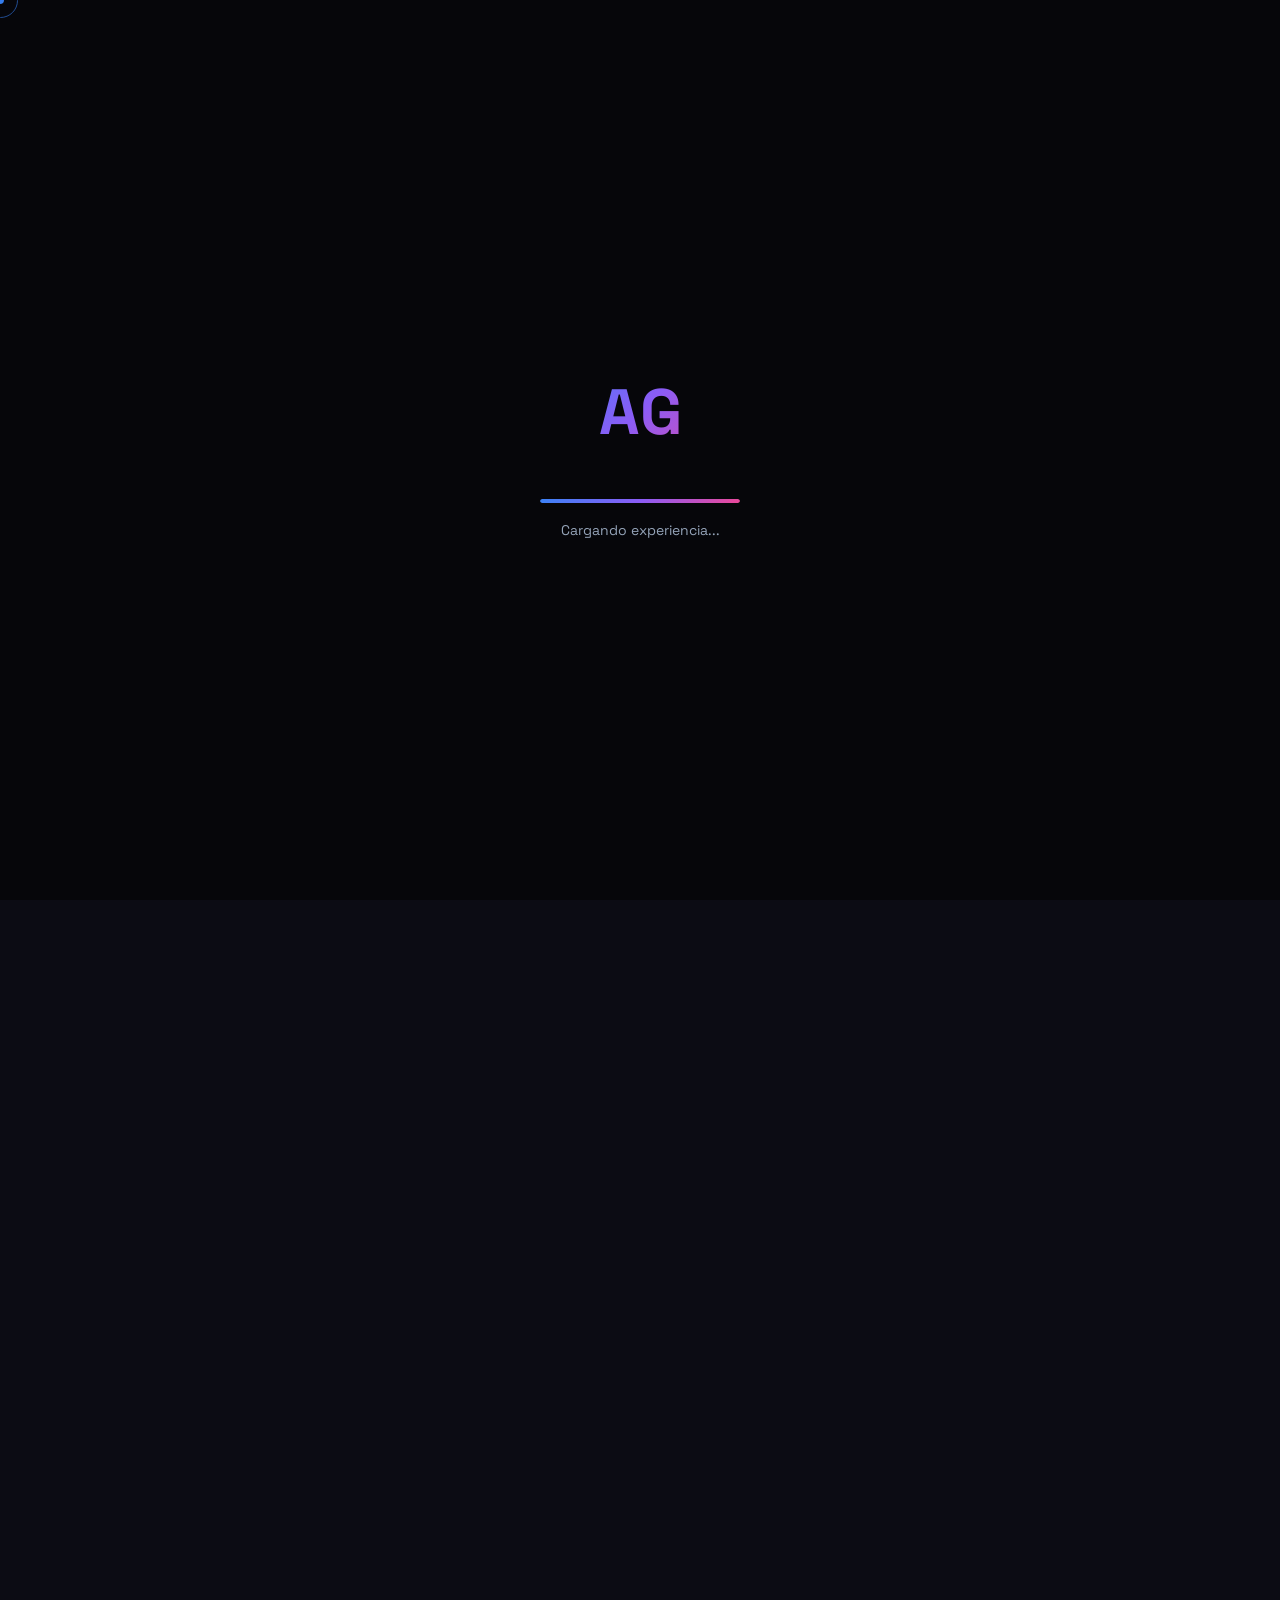
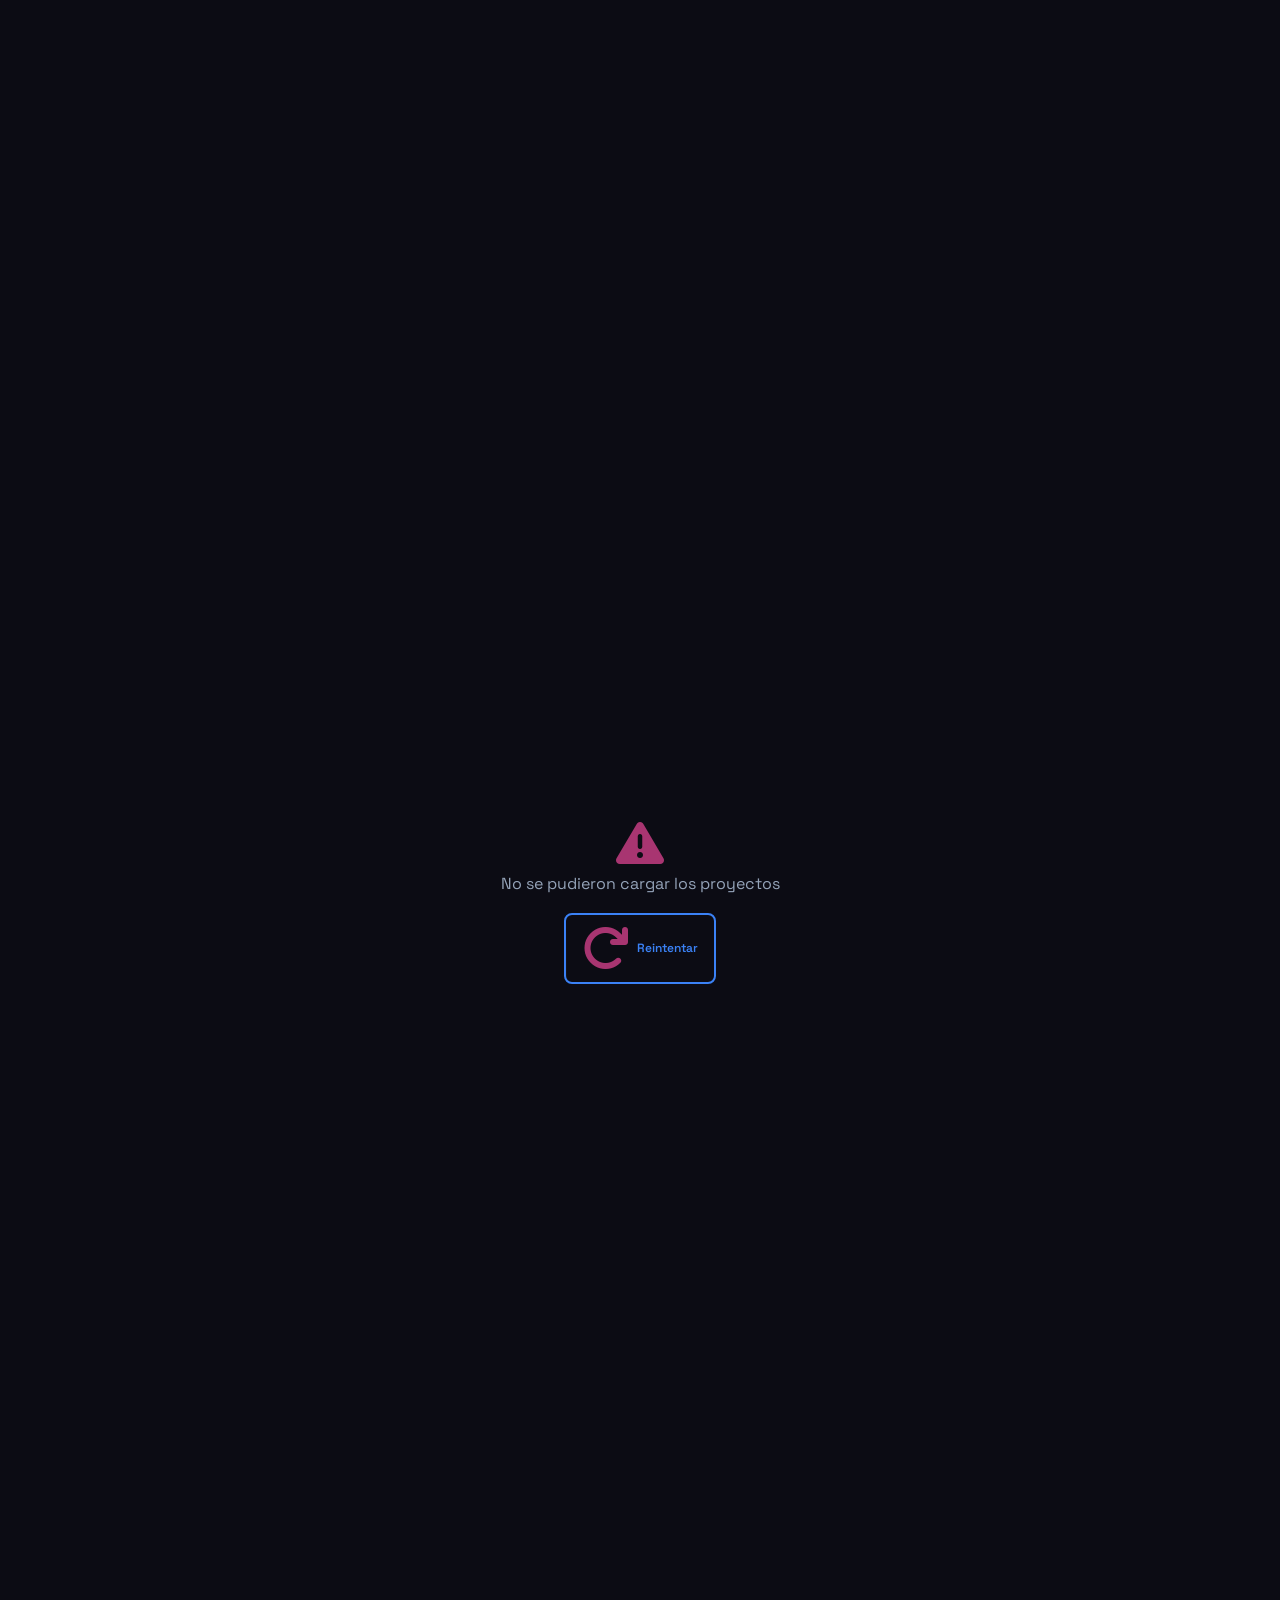
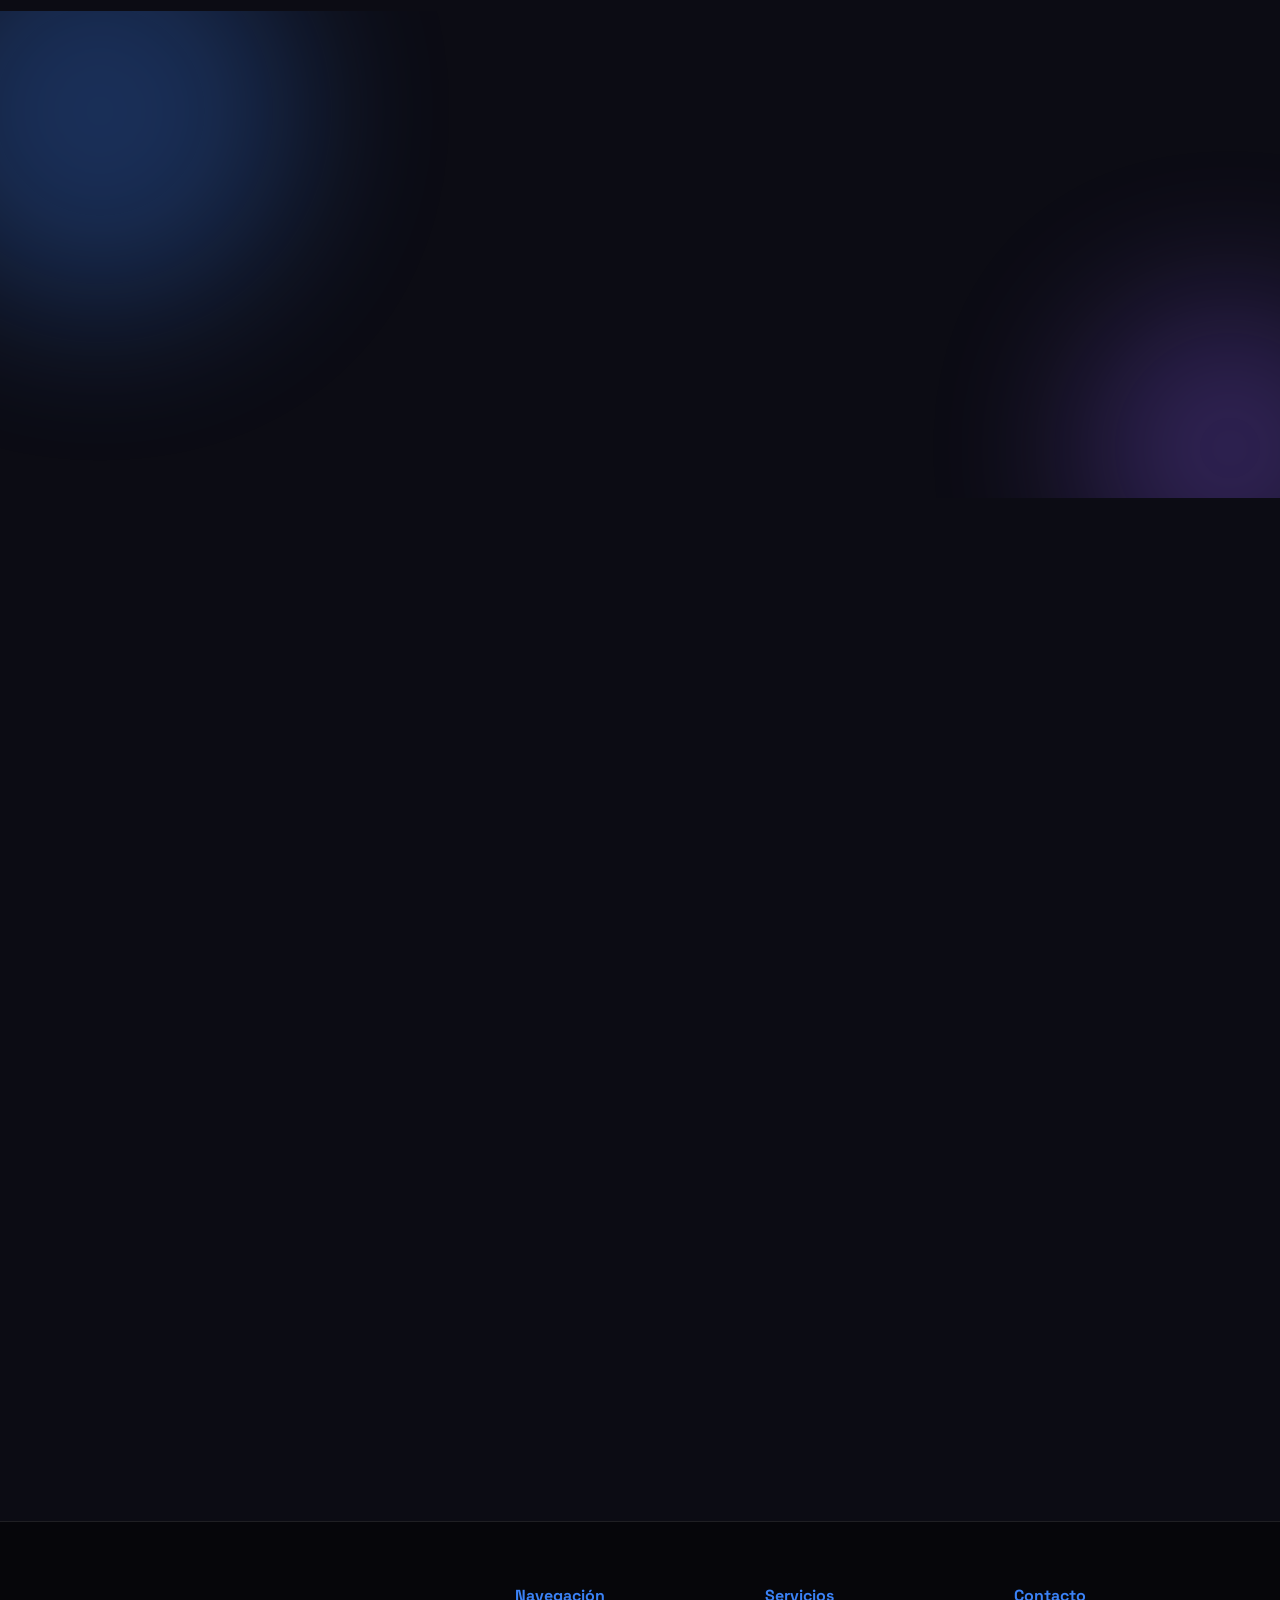
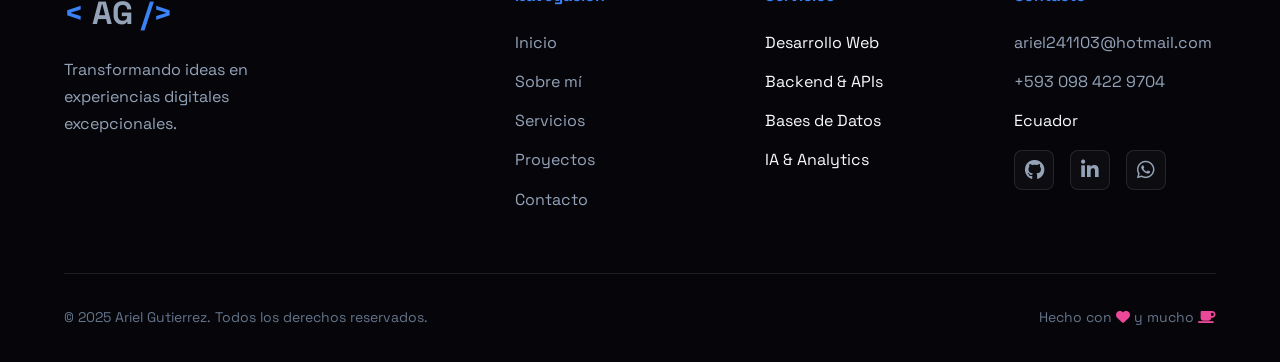
==== commit b4f427c5: "Fix LinkedIn link and clean up job description Updated LinkedIn URL and removed current job descript" ====
--- a/index.html
+++ b/index.html
@@ -177,7 +177,7 @@
                         <a href="https://github.com/Ariel-Mauricio" target="_blank" rel="noopener" class="social-link" aria-label="GitHub">
                             <i class="fab fa-github"></i>
                         </a>
-                        <a href="https://www.linkedin.com/" target="_blank" rel="noopener" class="social-link" aria-label="LinkedIn">
+                        <a href="https:https://www.linkedin.com/in/ariel-gutierrez-valle-a27324193?utm_source=share&utm_campaign=share_via&utm_content=profile&utm_medium=android_app" target="_blank" rel="noopener" class="social-link" aria-label="LinkedIn">
                             <i class="fab fa-linkedin-in"></i>
                         </a>
                         <a href="https://wa.me/593963159915" target="_blank" rel="noopener" class="social-link" aria-label="WhatsApp">
@@ -243,10 +243,7 @@
                                 Mi enfoque combina <strong>código limpio</strong>, <strong>diseño centrado en el usuario</strong> 
                                 y <strong>tecnologías modernas</strong> para entregar productos que superan expectativas.
                             </p>
-                            <p>
-                                Actualmente trabajo como <strong>Jefe de Sistemas</strong> en Polimil, donde lidero proyectos 
-                                de automatización y gestión de datos que optimizan procesos empresariales.
-                            </p>
+                            
                         </div>
                         
                         <div class="about-info">
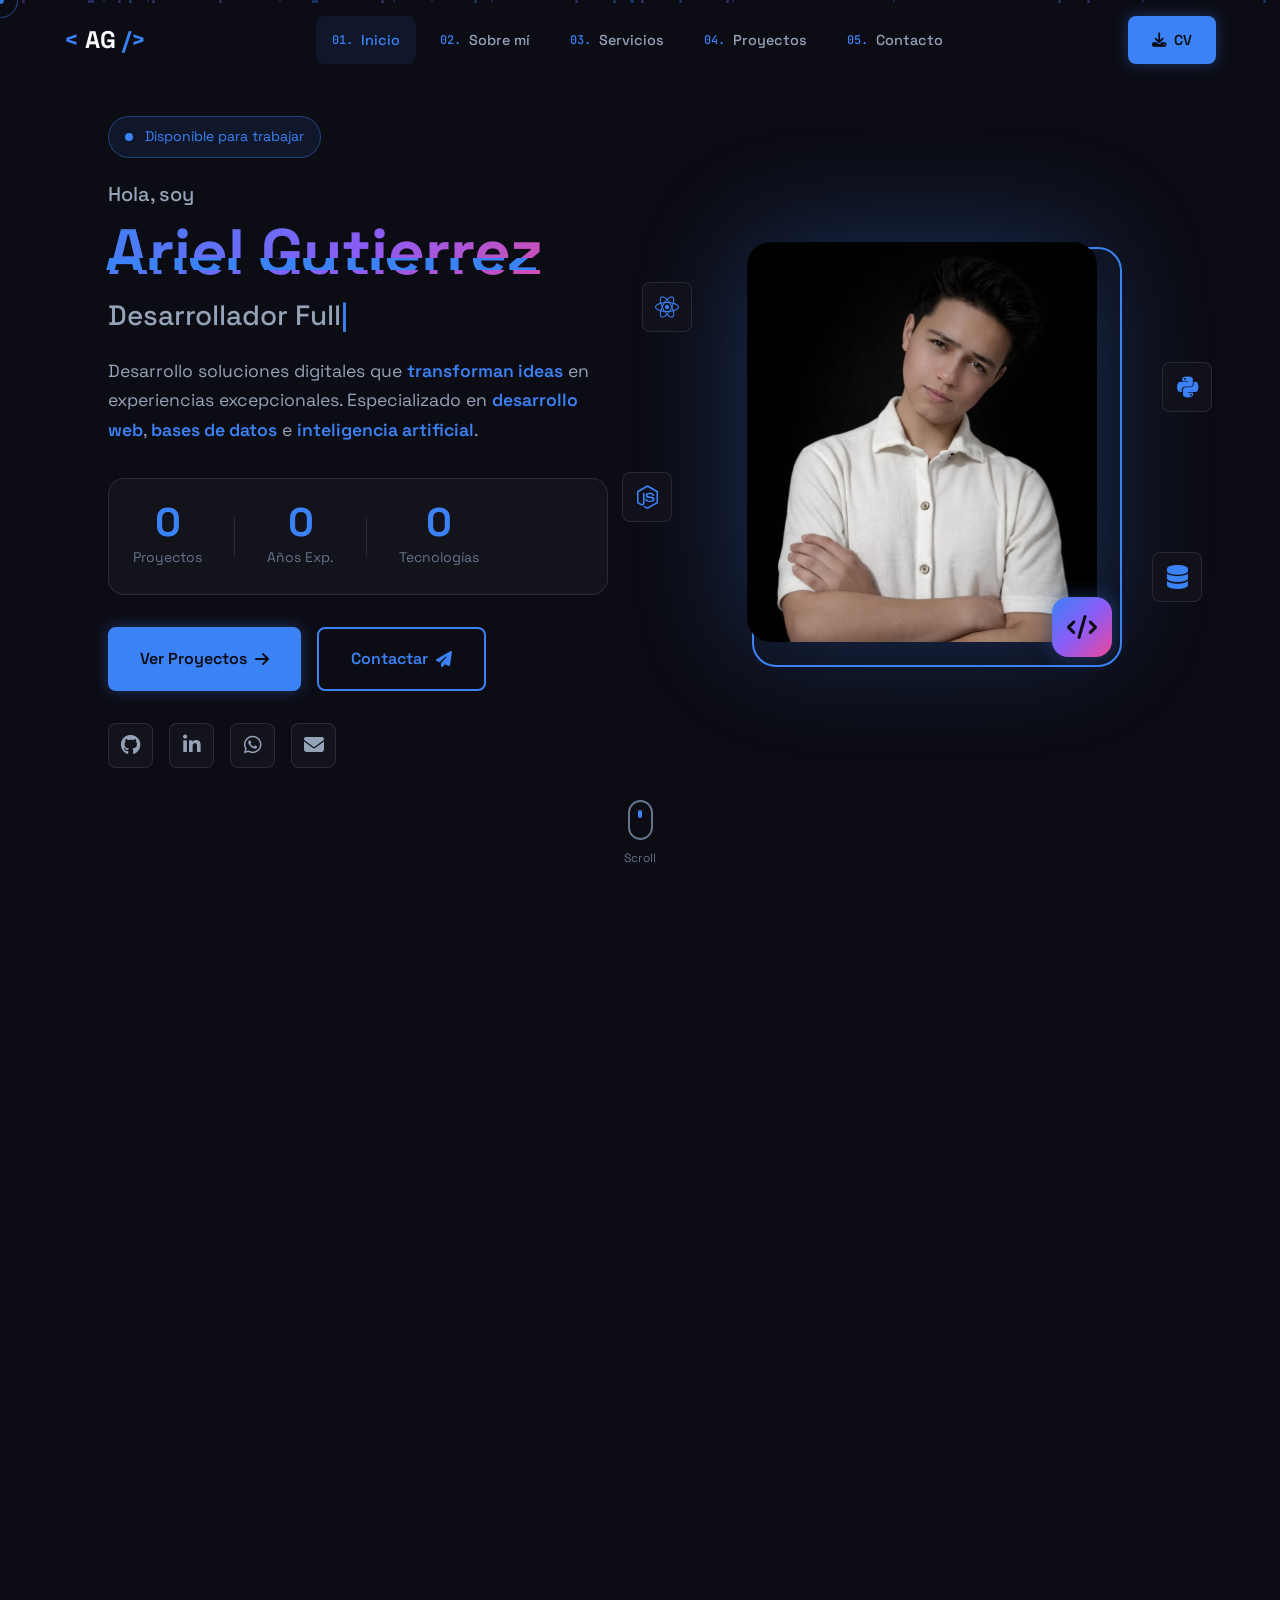
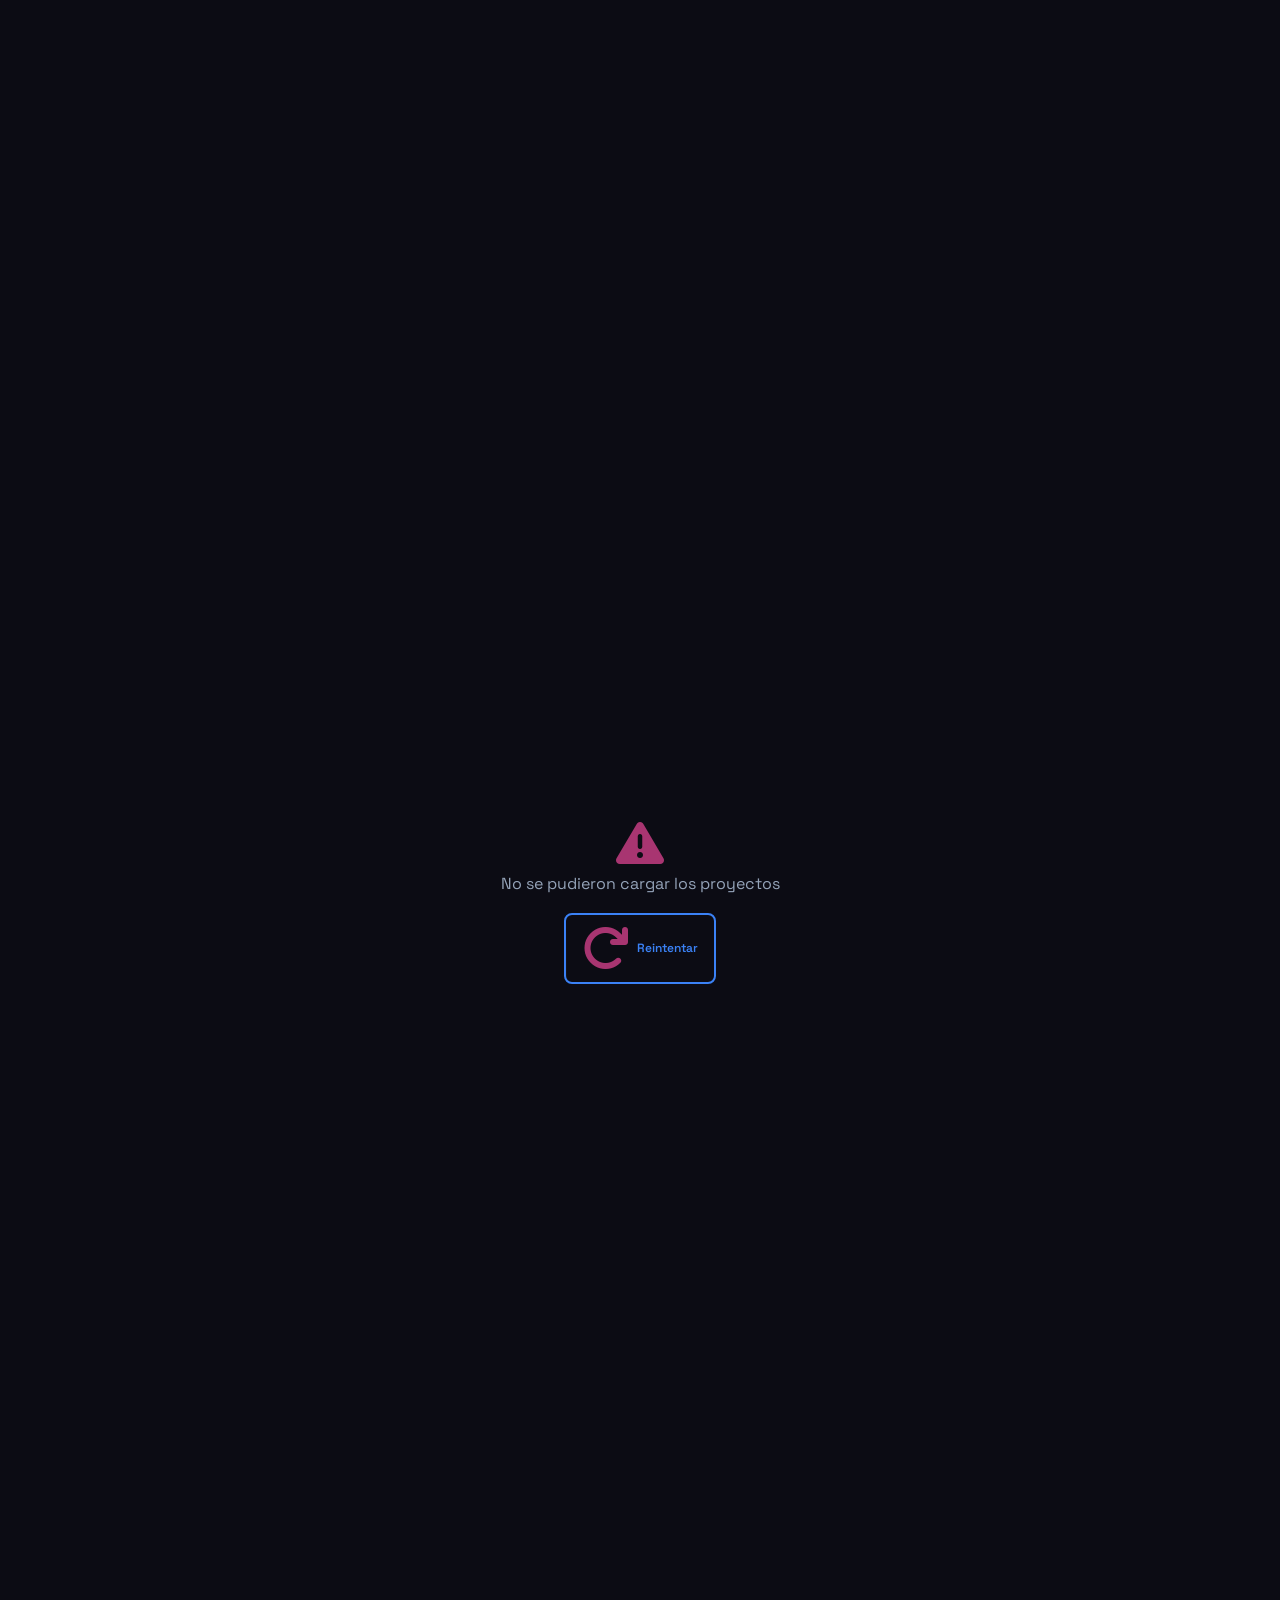
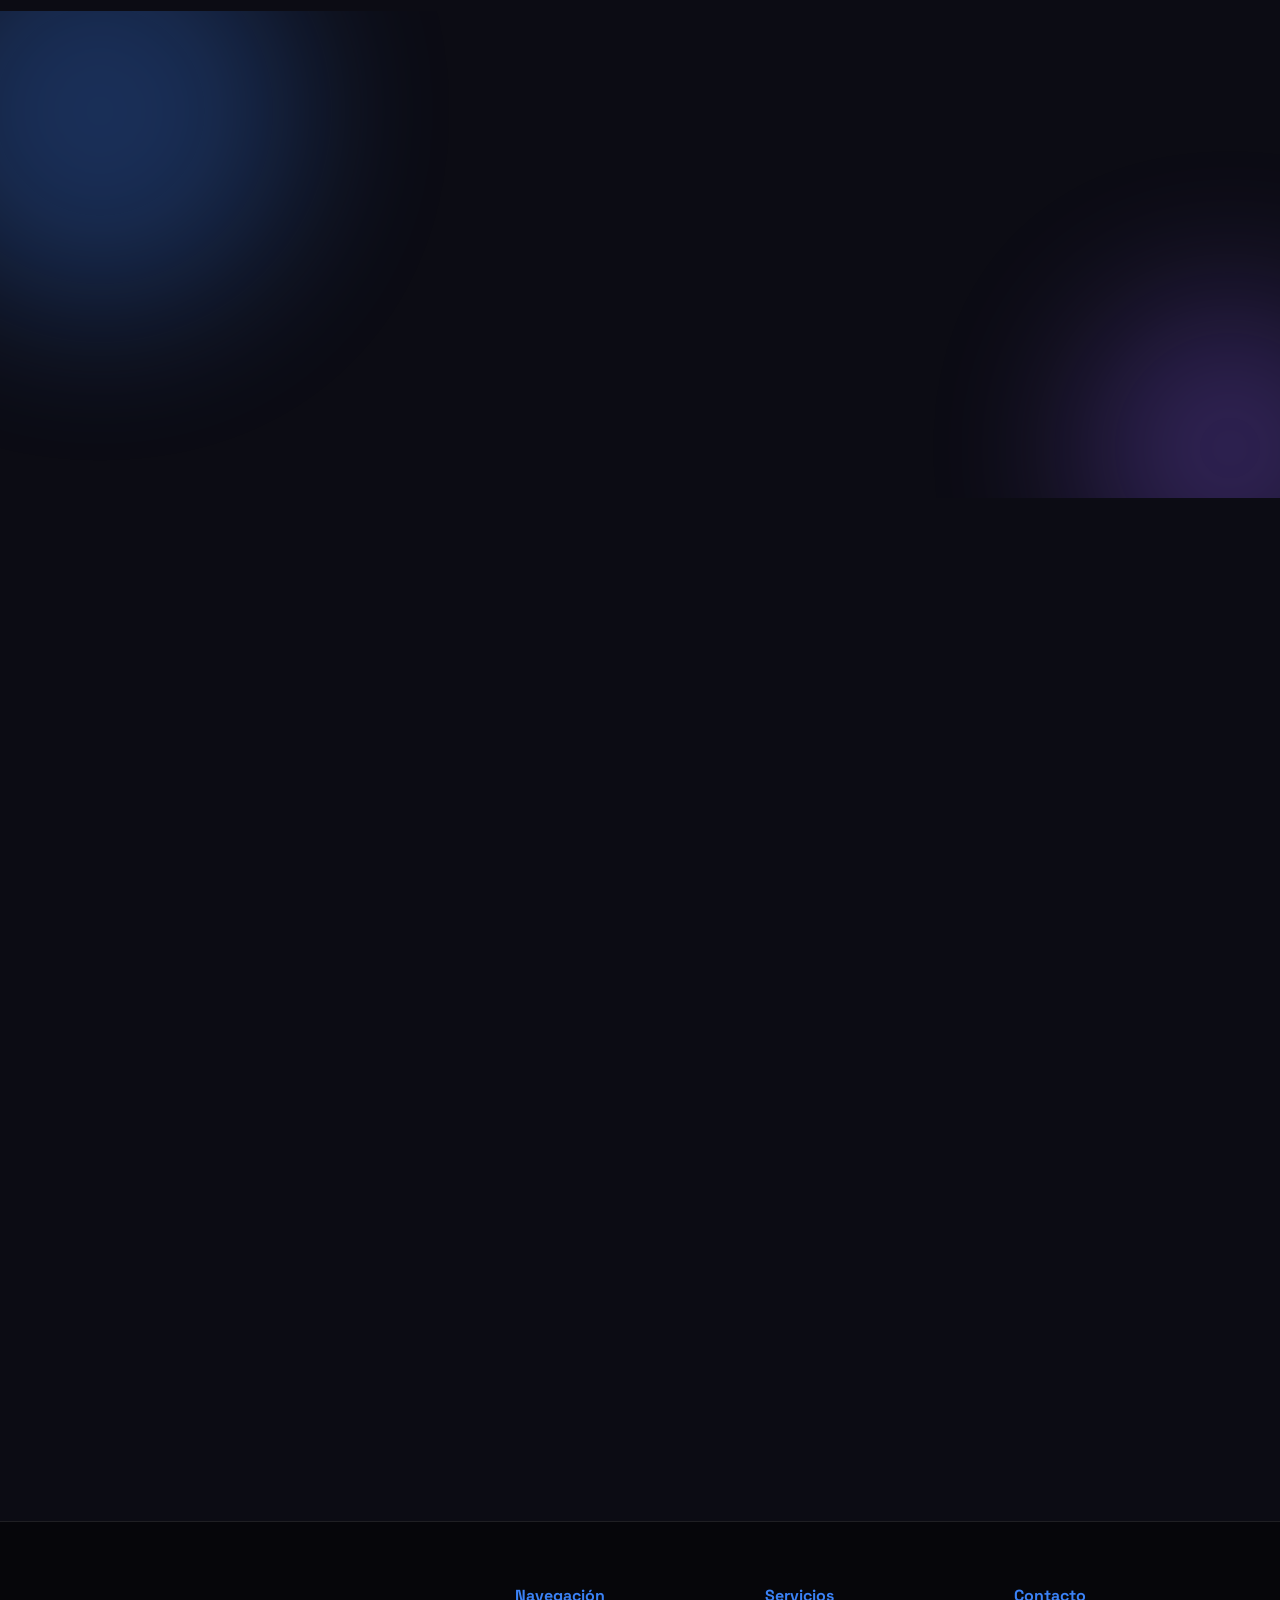
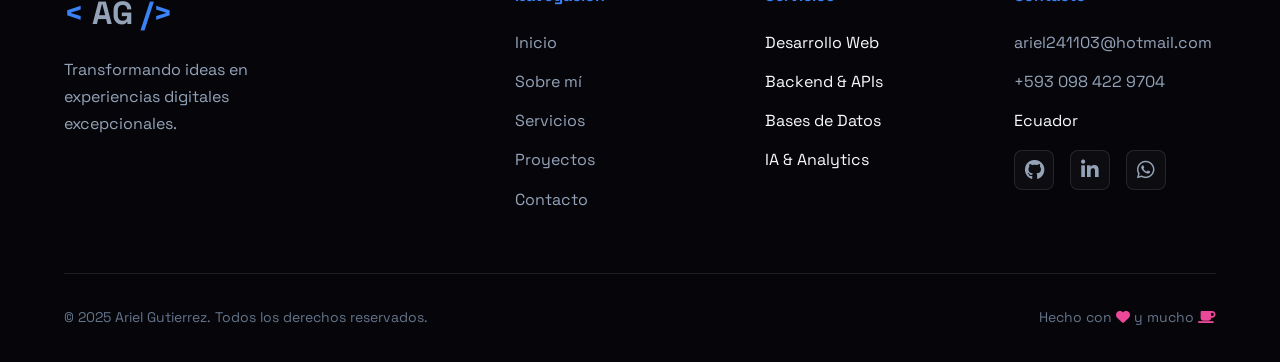
==== commit d2598e5f: "Fix LinkedIn URL format in index.html Corrected the LinkedIn URL format in the social links section." ====
--- a/index.html
+++ b/index.html
@@ -177,7 +177,7 @@
                         <a href="https://github.com/Ariel-Mauricio" target="_blank" rel="noopener" class="social-link" aria-label="GitHub">
                             <i class="fab fa-github"></i>
                         </a>
-                        <a href="https:https://www.linkedin.com/in/ariel-gutierrez-valle-a27324193?utm_source=share&utm_campaign=share_via&utm_content=profile&utm_medium=android_app" target="_blank" rel="noopener" class="social-link" aria-label="LinkedIn">
+                        <a href="https//www.linkedin.com/in/ariel-gutierrez-valle-a27324193?utm_source=share&utm_campaign=share_via&utm_content=profile&utm_medium=android_app" target="_blank" rel="noopener" class="social-link" aria-label="LinkedIn">
                             <i class="fab fa-linkedin-in"></i>
                         </a>
                         <a href="https://wa.me/593963159915" target="_blank" rel="noopener" class="social-link" aria-label="WhatsApp">
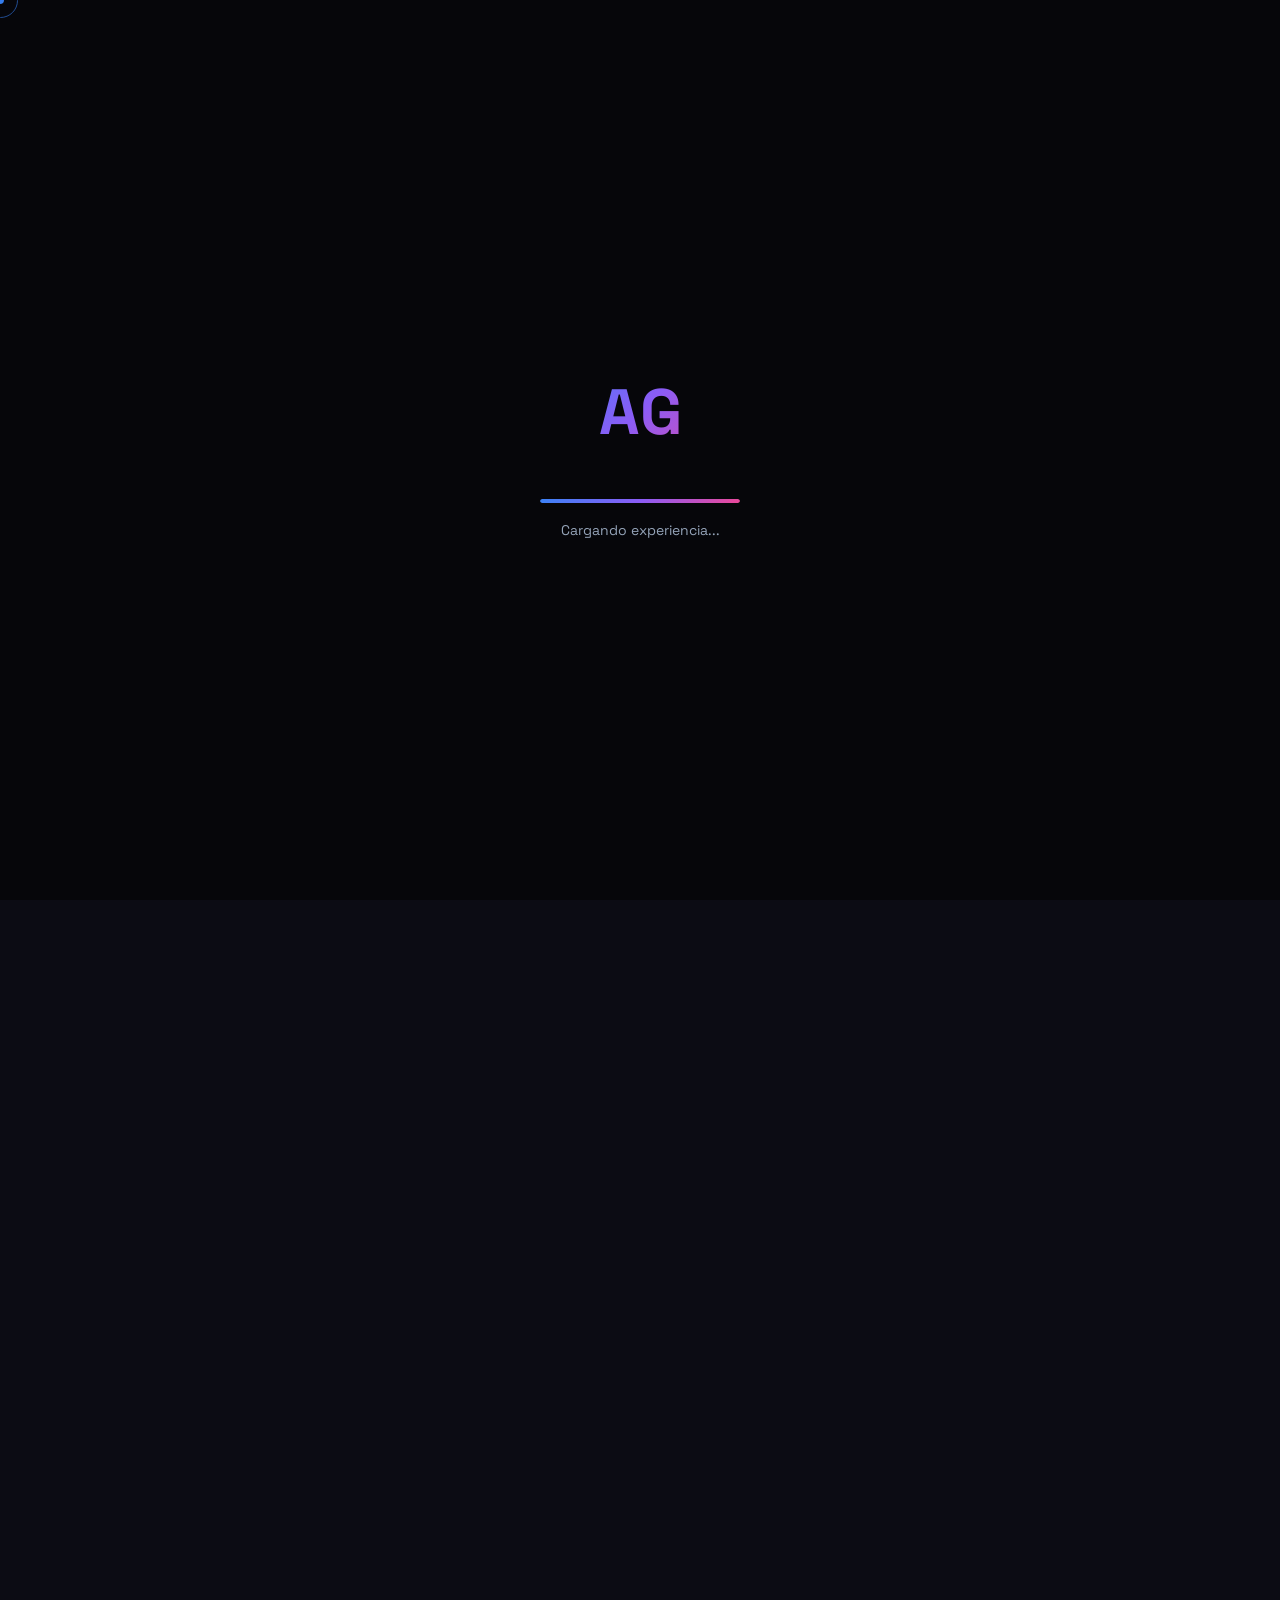
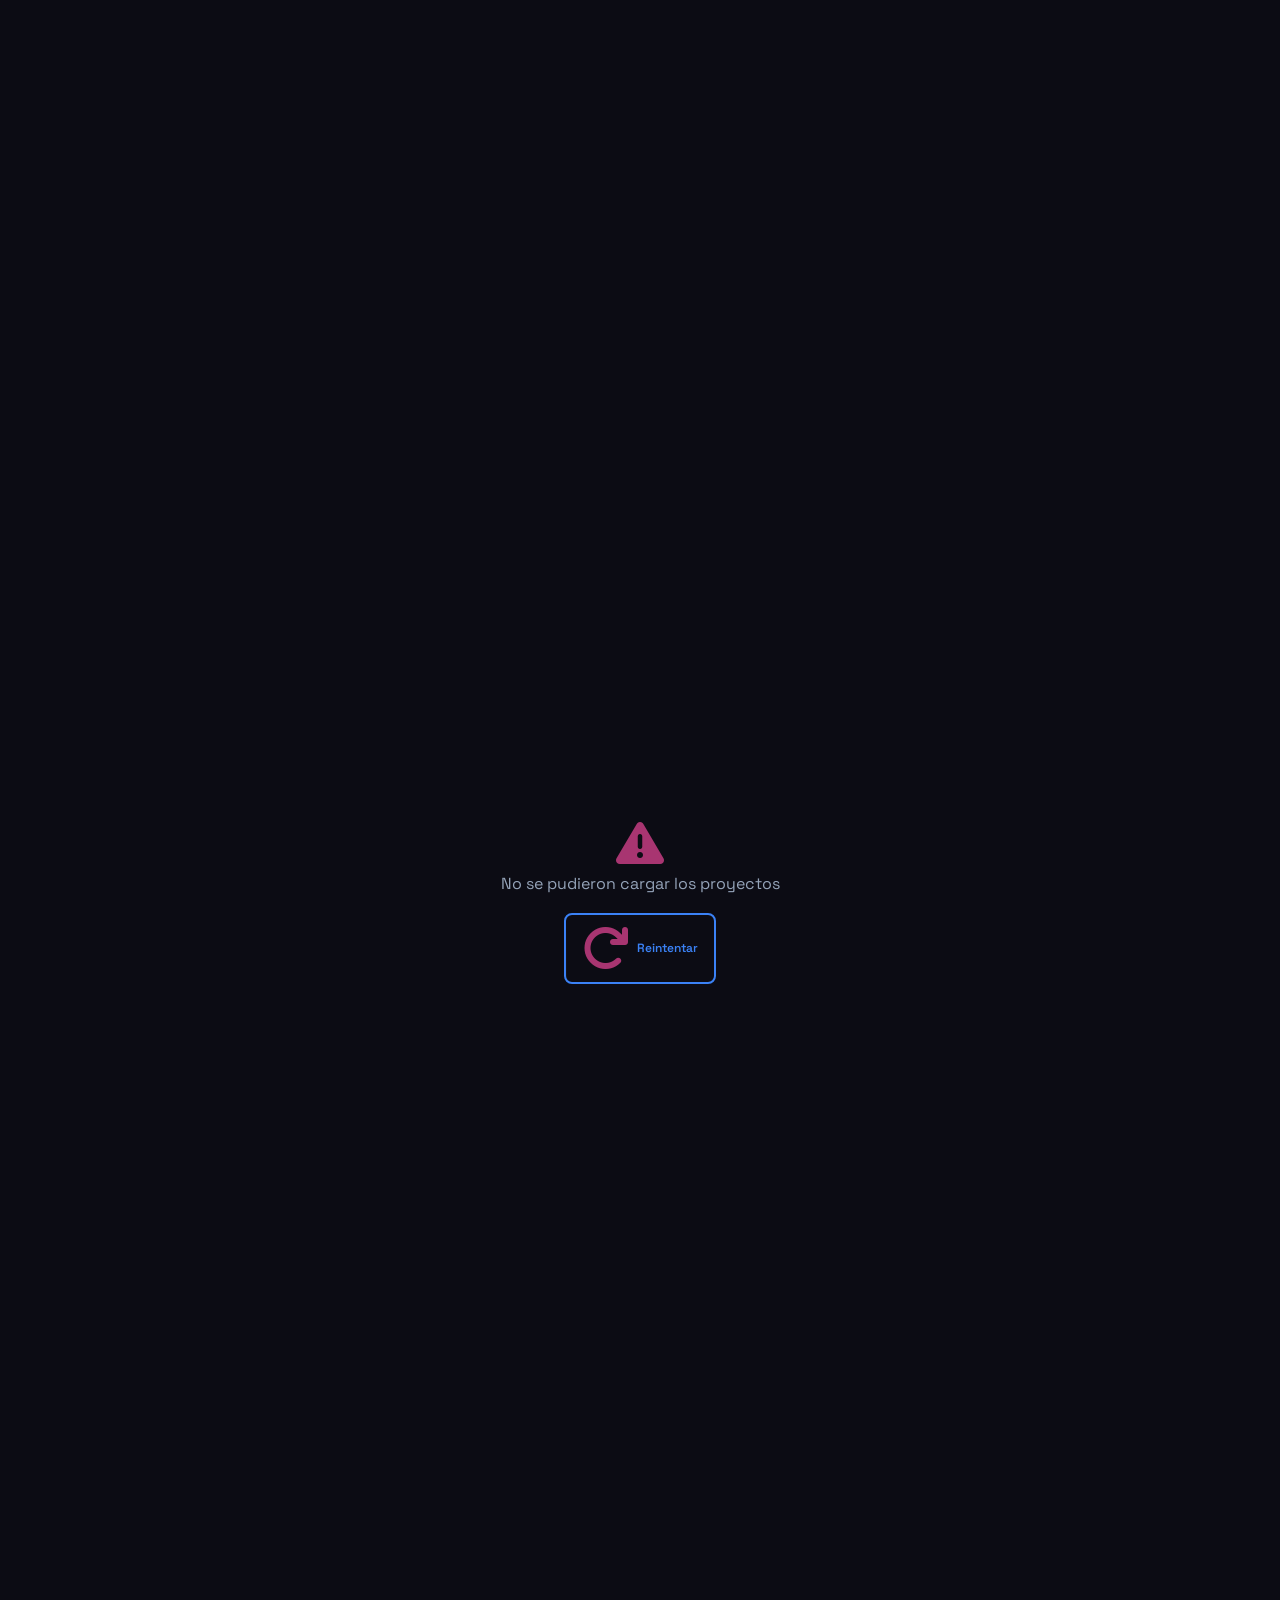
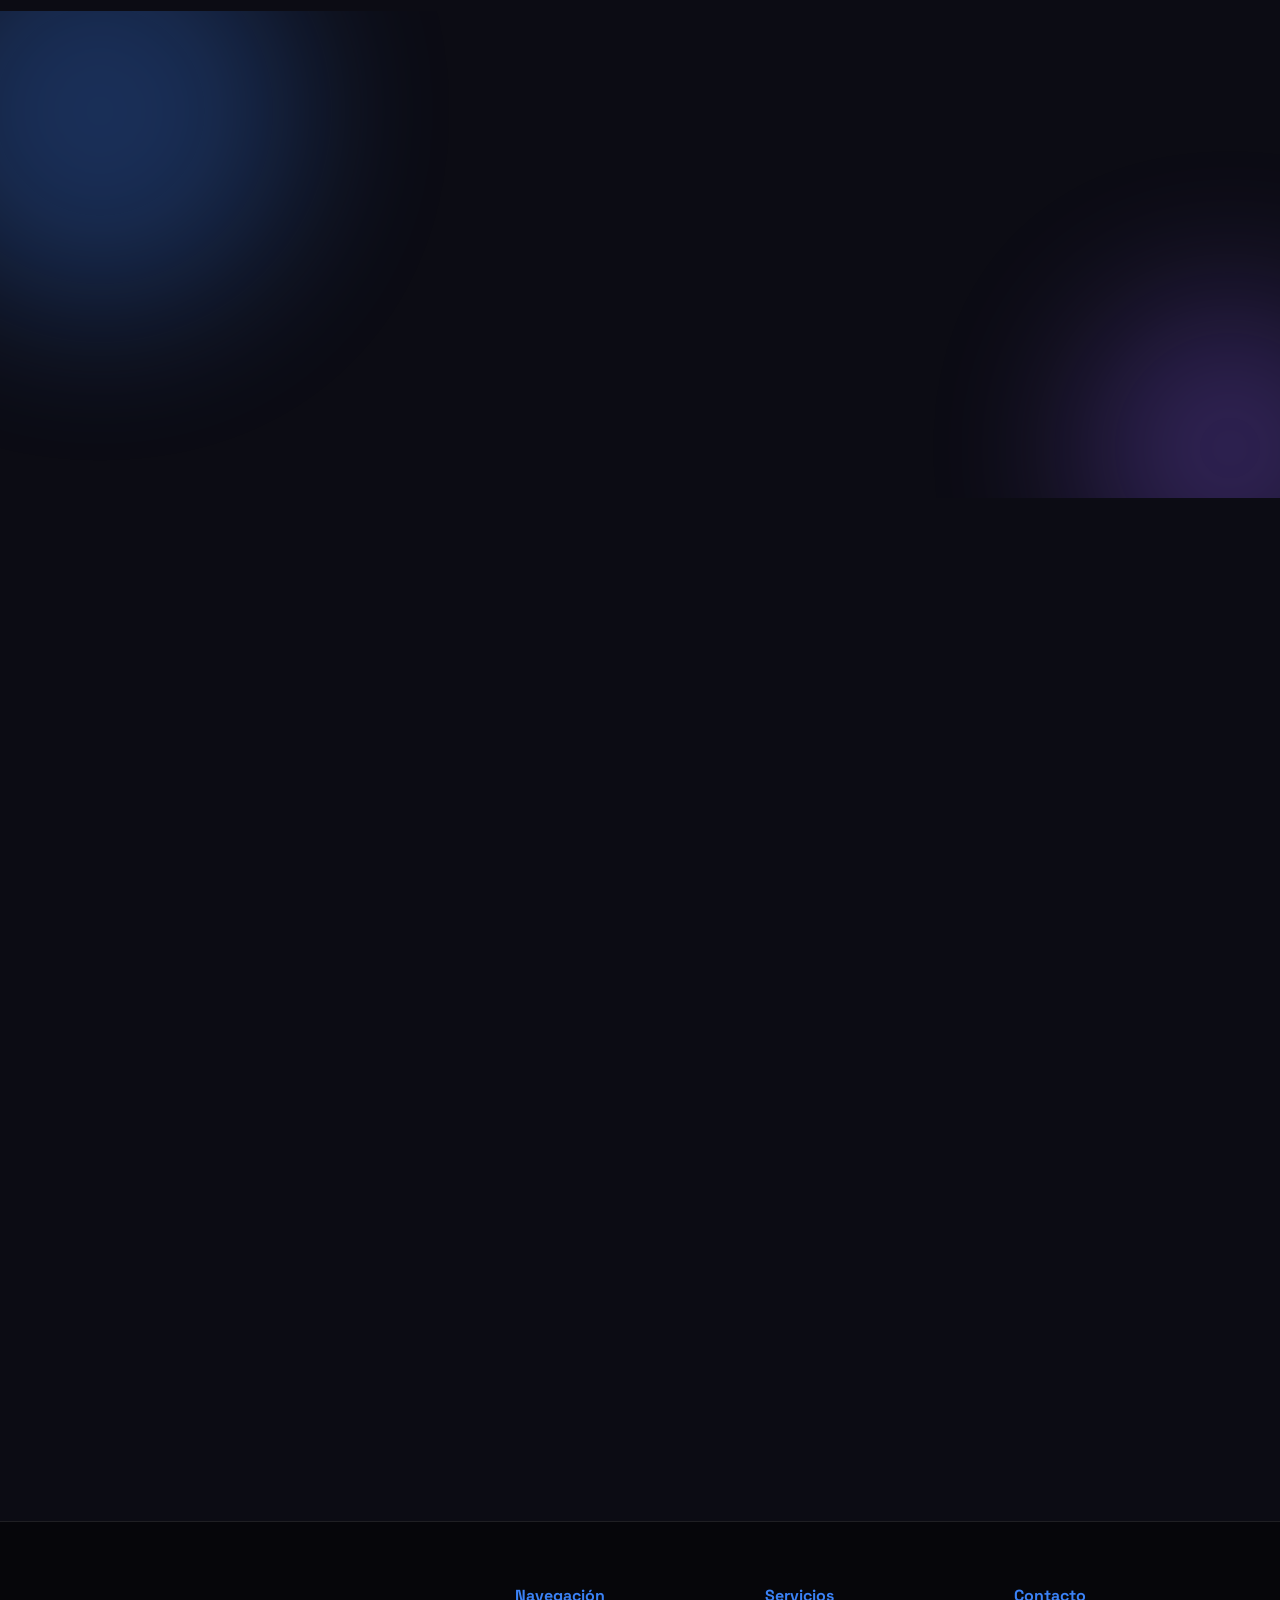
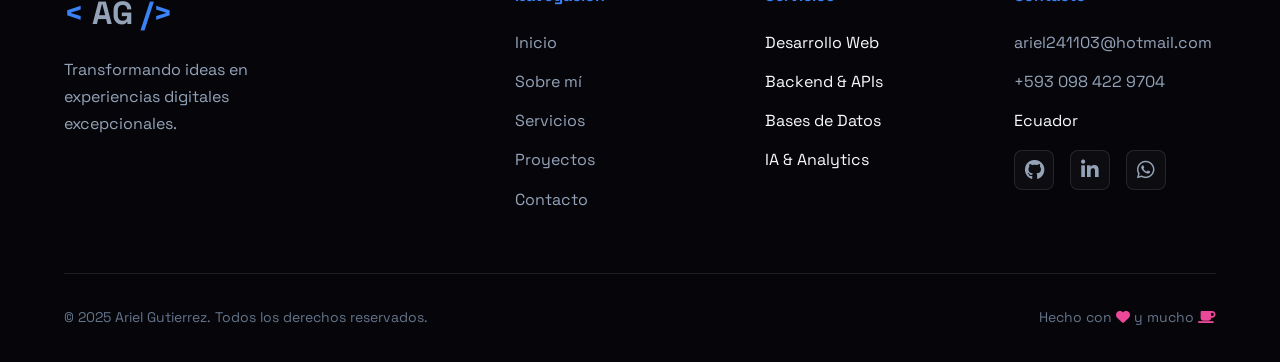
==== commit 96a855bf: "Fix LinkedIn link in hero-social section" ====
--- a/index.html
+++ b/index.html
@@ -177,7 +177,7 @@
                         <a href="https://github.com/Ariel-Mauricio" target="_blank" rel="noopener" class="social-link" aria-label="GitHub">
                             <i class="fab fa-github"></i>
                         </a>
-                        <a href="https//www.linkedin.com/in/ariel-gutierrez-valle-a27324193?utm_source=share&utm_campaign=share_via&utm_content=profile&utm_medium=android_app" target="_blank" rel="noopener" class="social-link" aria-label="LinkedIn">
+                        <a href="https://www.linkedin.com/in/ariel-gutierrez-valle-a27324193?utm_source=share&utm_campaign=share_via&utm_content=profile&utm_medium=android_app" target="_blank" rel="noopener" class="social-link" aria-label="LinkedIn">
                             <i class="fab fa-linkedin-in"></i>
                         </a>
                         <a href="https://wa.me/593963159915" target="_blank" rel="noopener" class="social-link" aria-label="WhatsApp">
